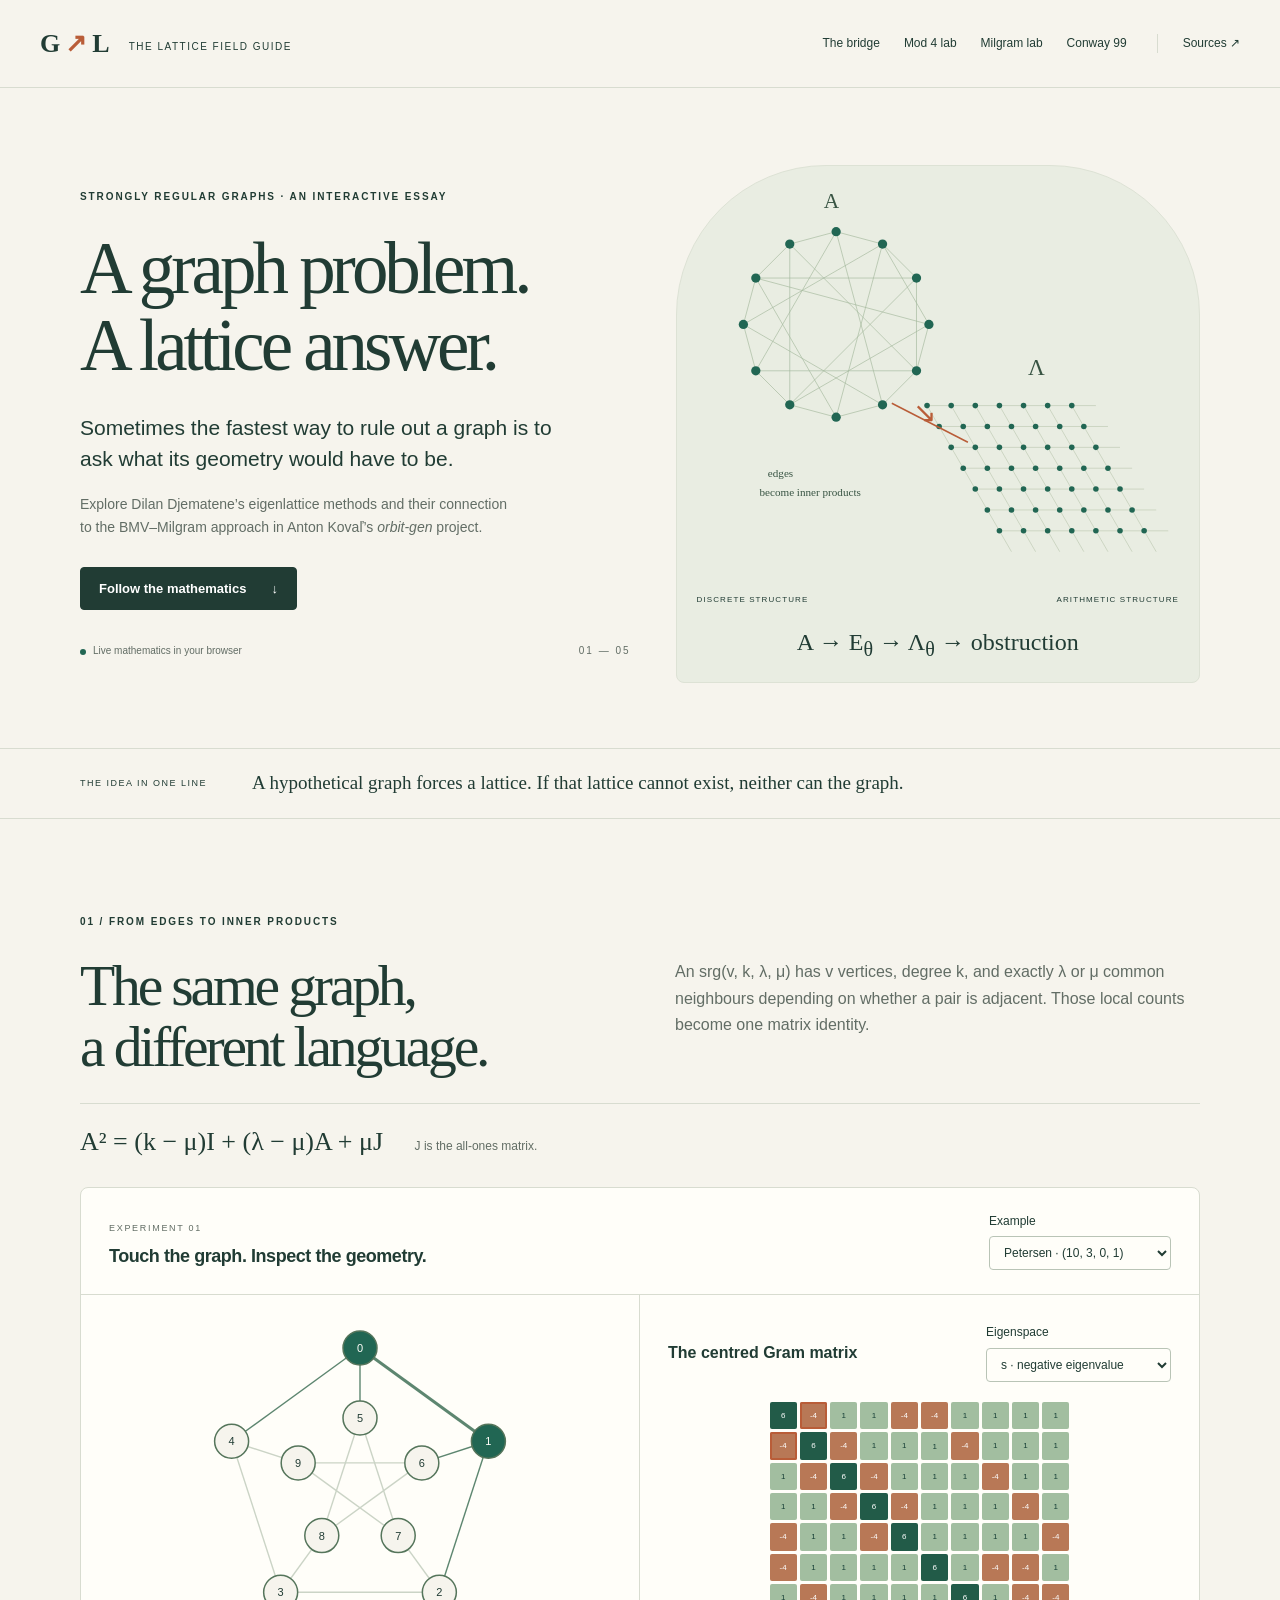
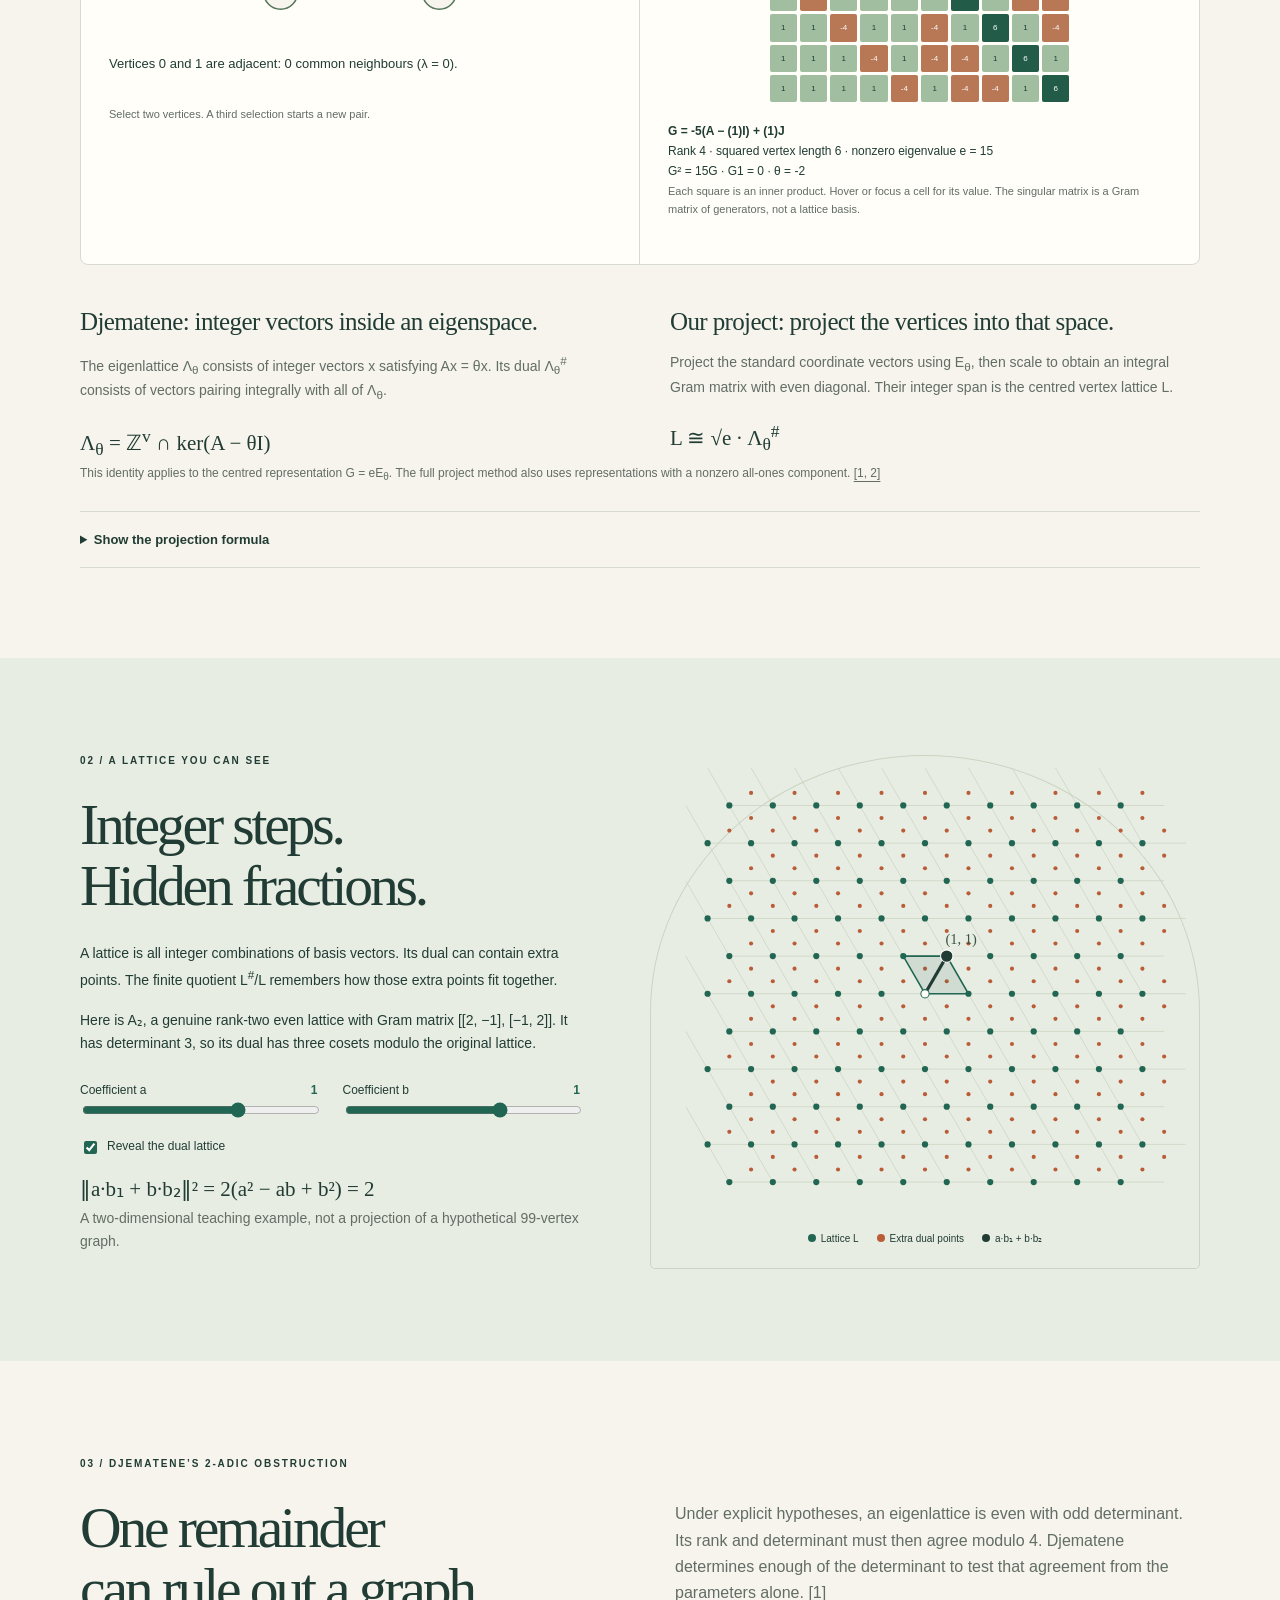
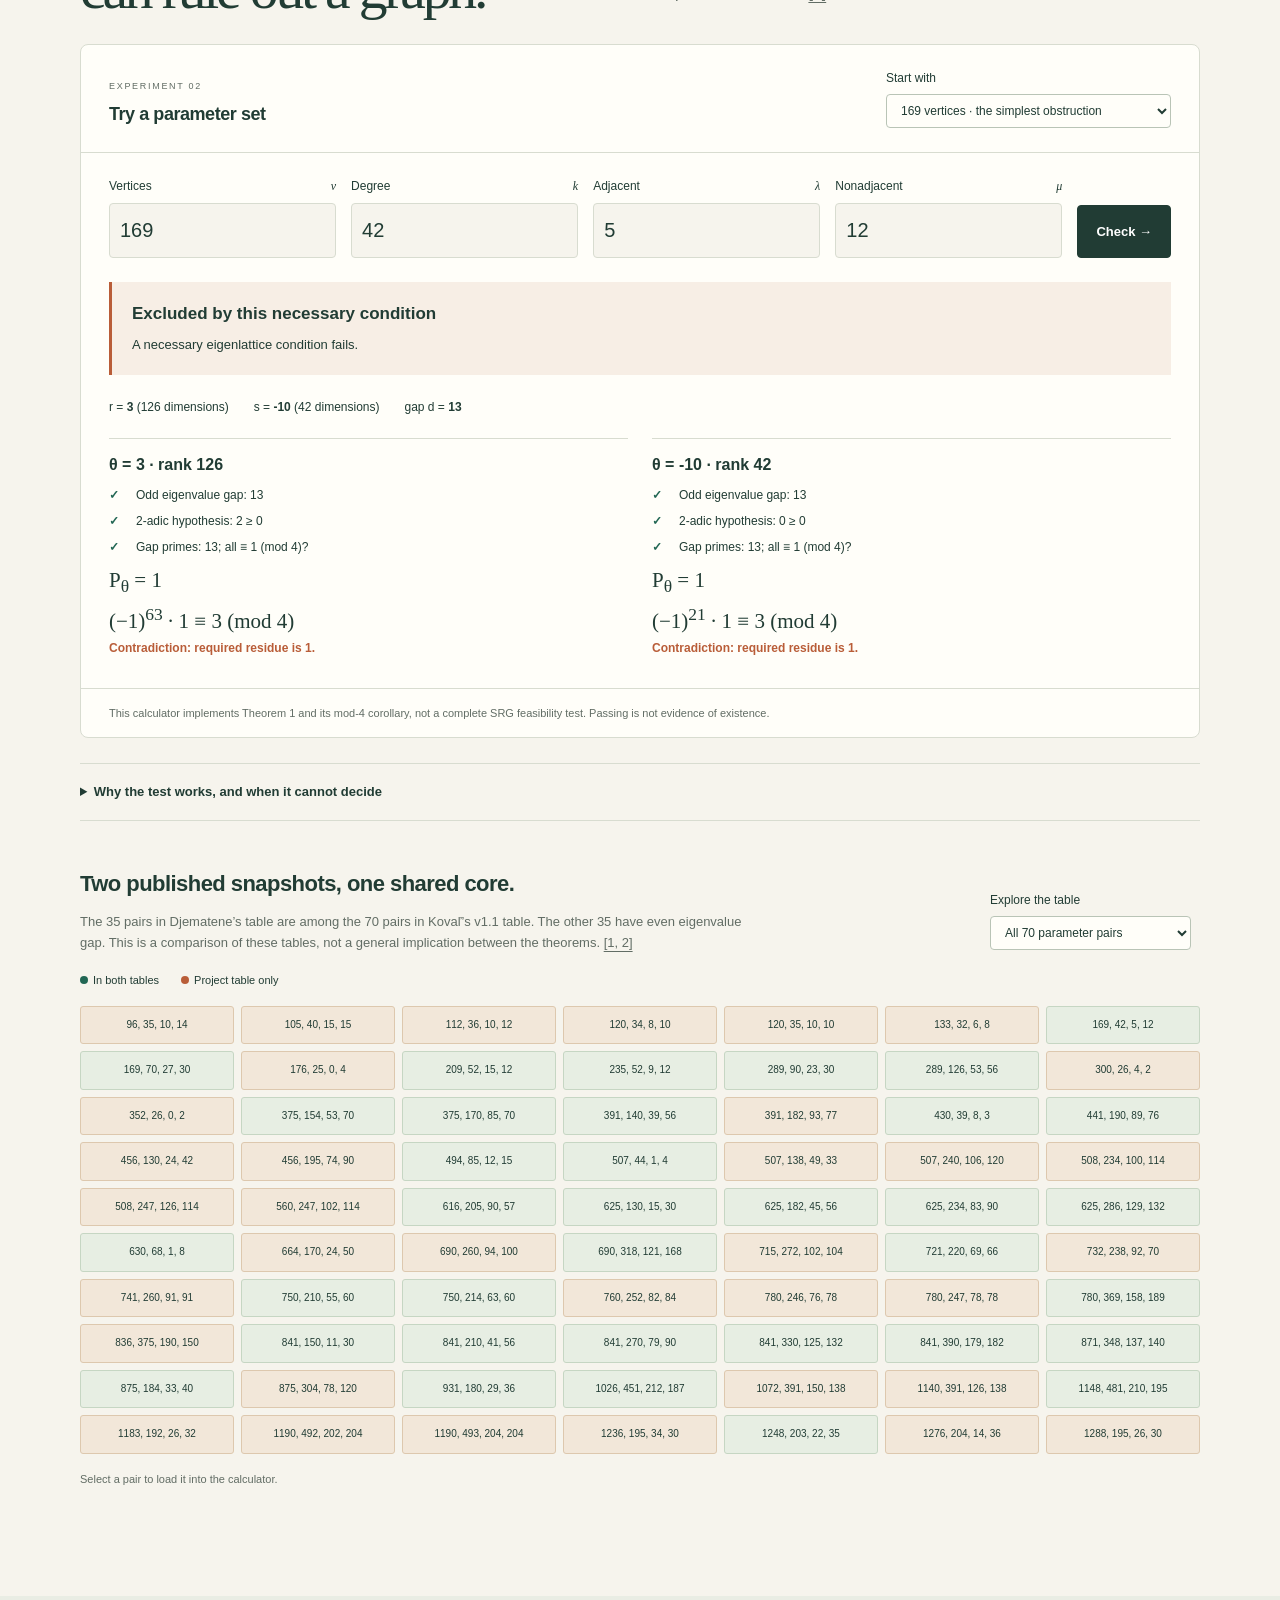
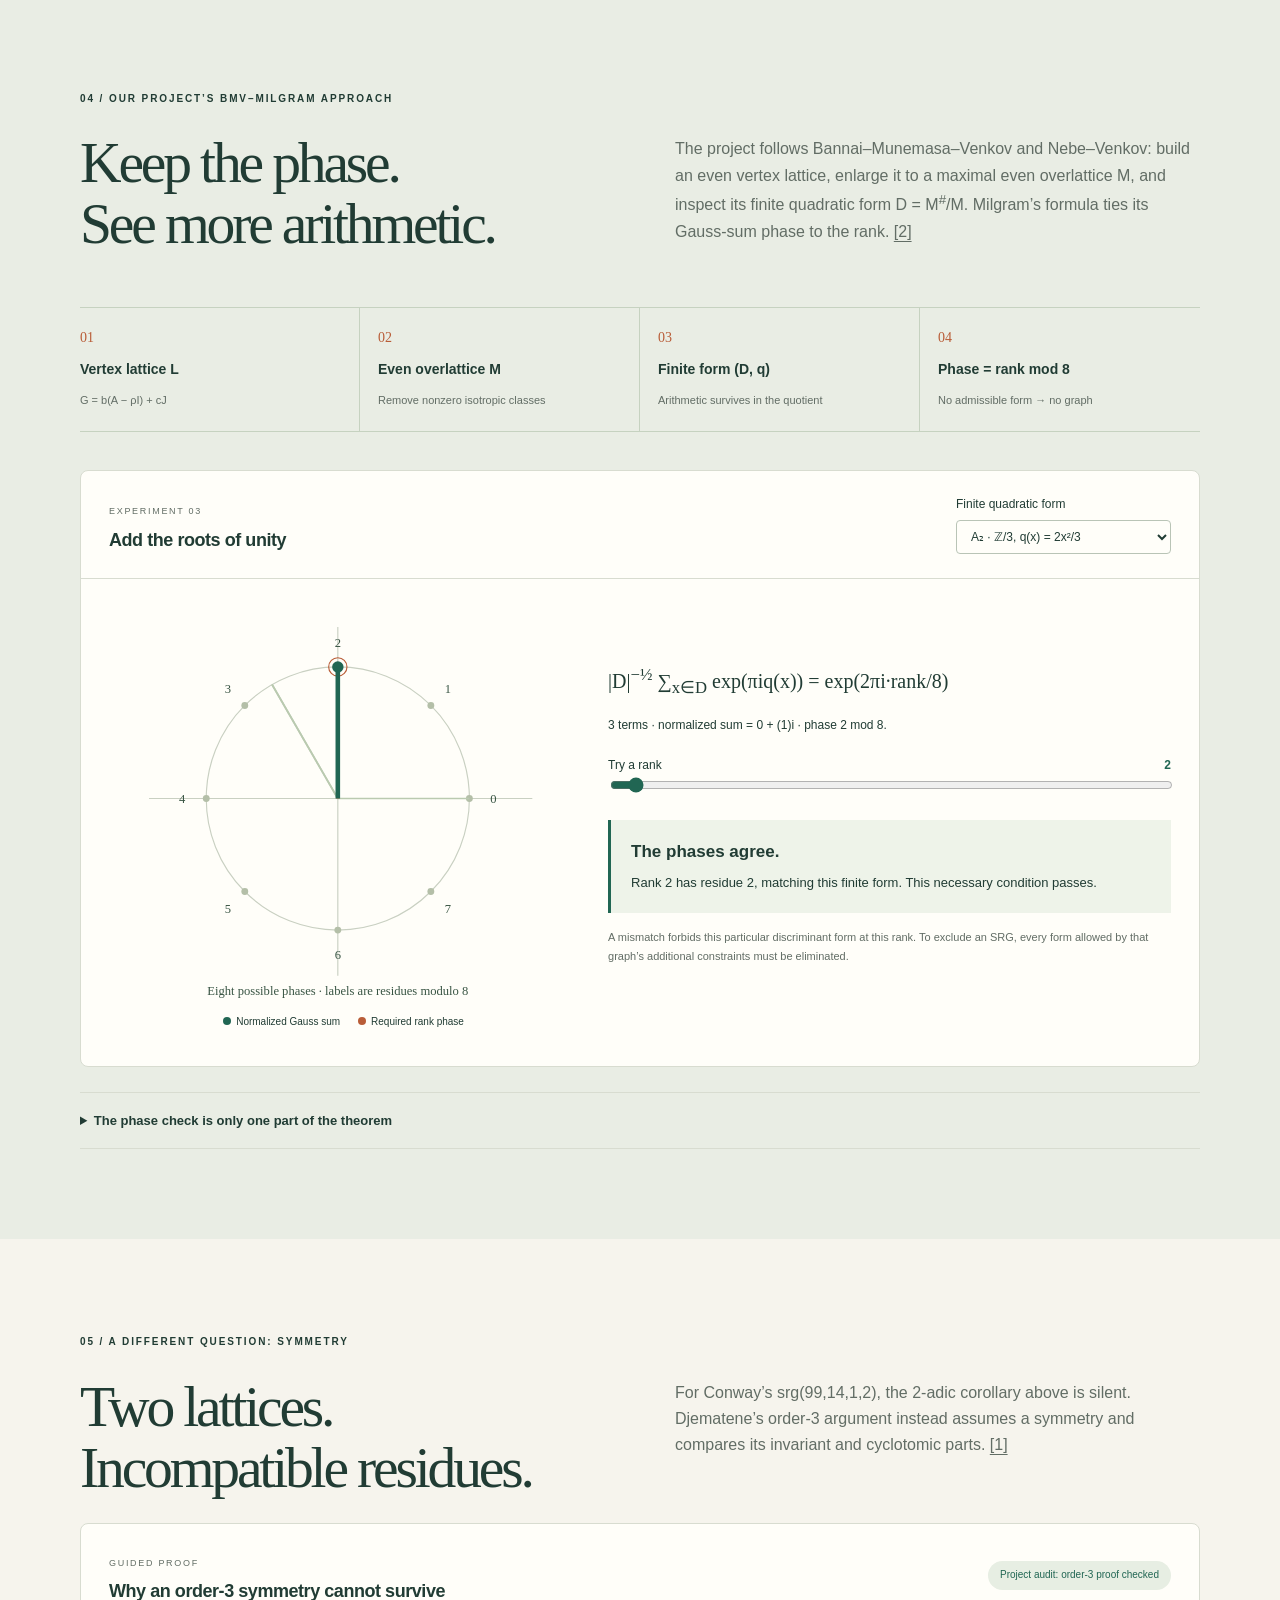
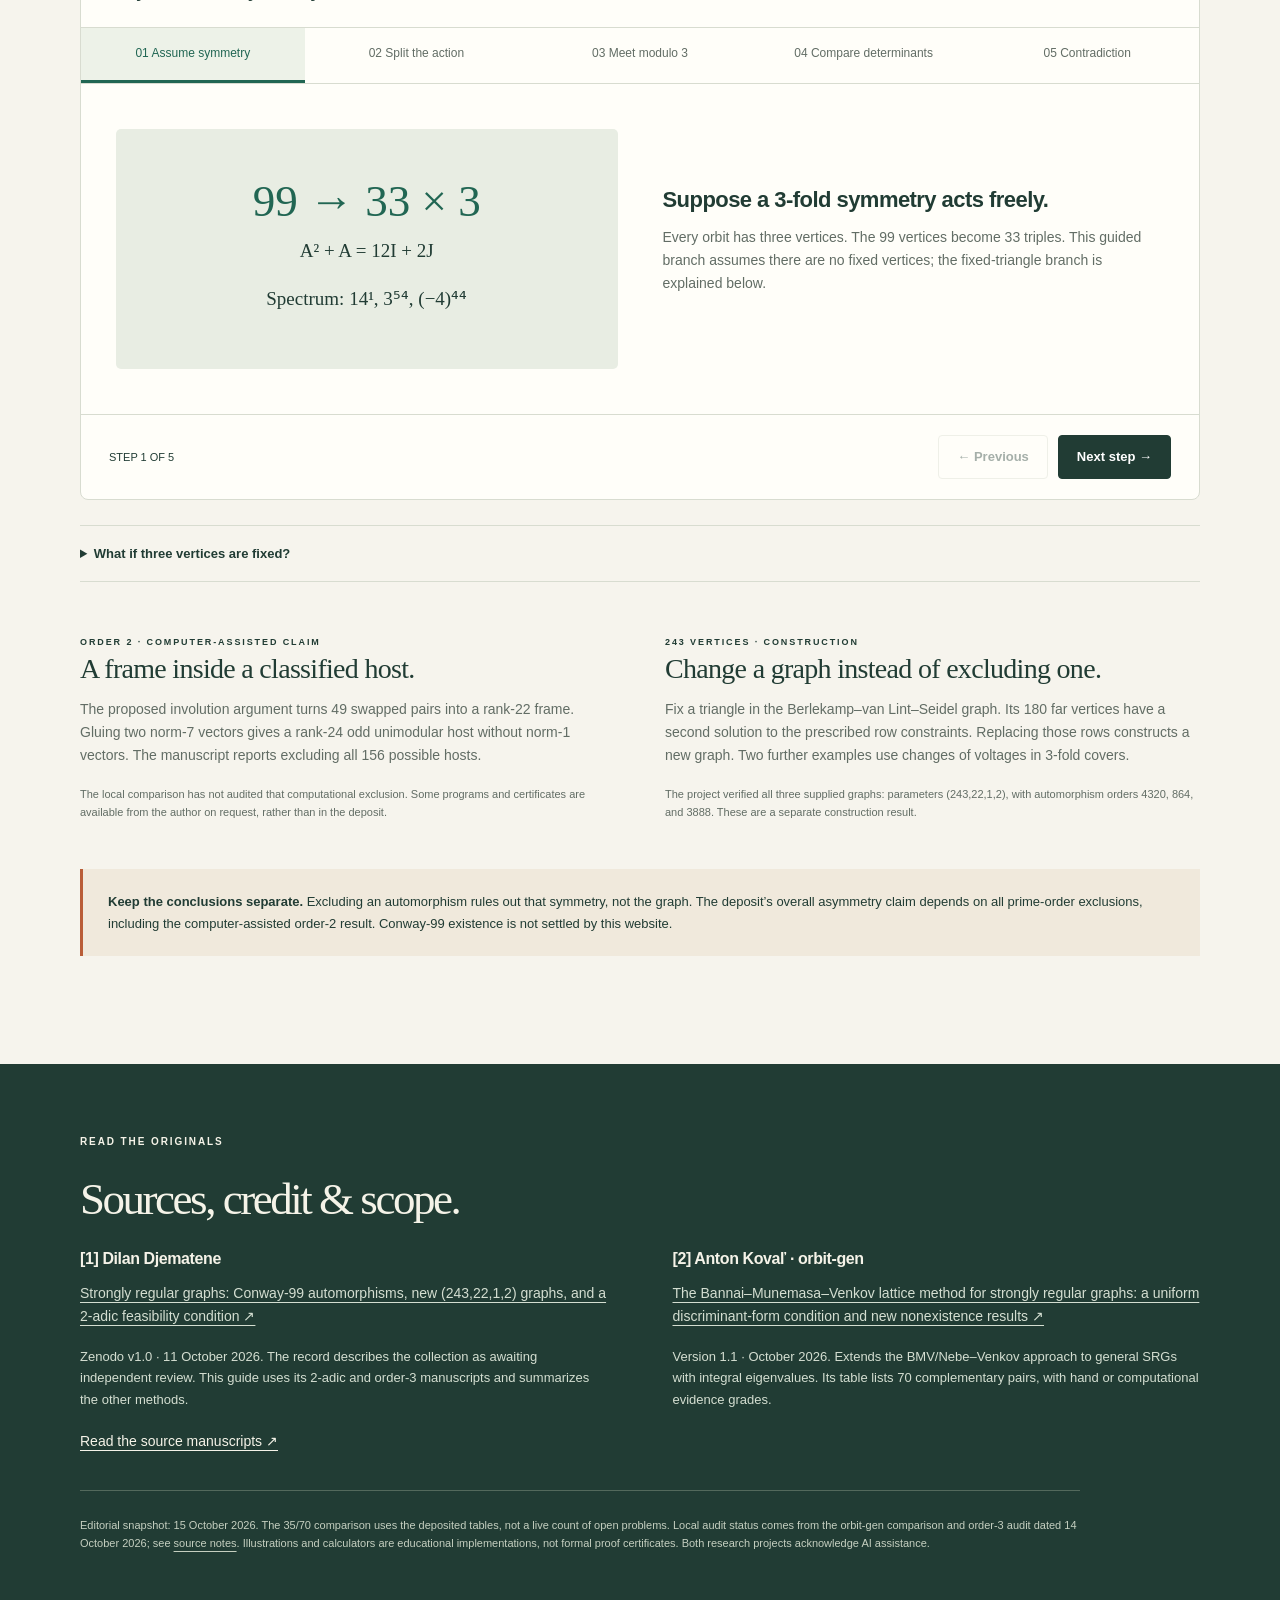
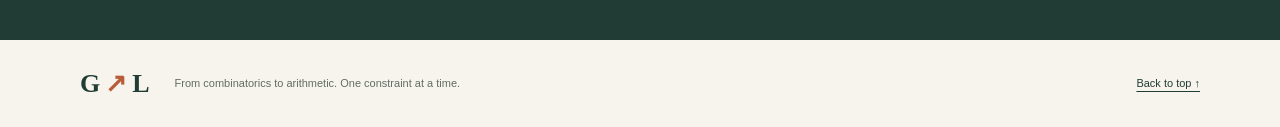
==== index.html @ e10224dc "Build interactive SRG eigenlattice and Milgram field guide" ====
<!doctype html>
<html lang="en">
<head>
  <meta charset="utf-8"><meta name="viewport" content="width=device-width, initial-scale=1">
  <meta name="description" content="An interactive guide to Dilan Djematene’s eigenlattice methods and Anton Kovaľ’s BMV–Milgram lattice approach to strongly regular graphs.">
  <meta name="theme-color" content="#f6f4ed"><title>Graph → Lattice · An interactive field guide</title>
  <link rel="icon" href="favicon.svg" type="image/svg+xml"><link rel="stylesheet" href="style.css">
  <script defer src="math.js"></script><script defer src="data.js"></script><script defer src="app.js"></script>
</head>
<body>
<a class="skip" href="#main">Skip to content</a>
<header><a class="brand" href="#">G<span>↗</span>L <small>THE LATTICE FIELD GUIDE</small></a><nav aria-label="Main"><a href="#bridge">The bridge</a><a href="#obstruction">Mod 4 lab</a><a href="#milgram">Milgram lab</a><a href="#conway">Conway 99</a></nav><a class="source-link" href="#sources">Sources ↗</a></header>
<main id="main">
<section class="hero wrap">
  <div class="hero-copy"><p class="eyebrow">STRONGLY REGULAR GRAPHS · AN INTERACTIVE ESSAY</p><h1>A graph problem.<br>A lattice answer.</h1><p class="intro">Sometimes the fastest way to rule out a graph is to ask what its geometry would have to be.</p><p class="hero-sub">Explore Dilan Djematene’s eigenlattice methods and their connection to the BMV–Milgram approach in Anton Kovaľ’s <em>orbit-gen</em> project.</p><a class="button primary" href="#bridge">Follow the mathematics <span>↓</span></a><div class="hero-foot"><span class="dot"></span> Live mathematics in your browser <span>01 — 05</span></div></div>
  <div class="hero-art" aria-label="A graph transforming into a lattice, conceptual illustration"><svg id="hero-svg" viewBox="0 0 520 450" role="img"><title>A conceptual bridge from graph edges to lattice points</title></svg><div class="art-caption"><span>DISCRETE STRUCTURE</span><span>ARITHMETIC STRUCTURE</span></div><div class="art-equation">A → E<sub>θ</sub> → Λ<sub>θ</sub> → obstruction</div></div>
</section>
<div class="reading-strip"><div class="wrap"><span>THE IDEA IN ONE LINE</span><p>A hypothetical graph forces a lattice. If that lattice cannot exist, neither can the graph.</p></div></div>
<section class="wrap chapter" id="bridge">
  <div class="chapter-head"><p class="eyebrow">01 / FROM EDGES TO INNER PRODUCTS</p><h2>The same graph,<br>a different language.</h2><p>An srg(v, k, λ, μ) has v vertices, degree k, and exactly λ or μ common neighbours depending on whether a pair is adjacent. Those local counts become one matrix identity.</p></div>
  <div class="equation-band">A² = (k − μ)I + (λ − μ)A + μJ <span>J is the all-ones matrix.</span></div>
  <div class="lab graph-lab">
    <div class="lab-bar"><div><span class="lab-number">EXPERIMENT 01</span><h3>Touch the graph. Inspect the geometry.</h3></div><label>Example <select id="graph-choice"><option value="petersen">Petersen · (10, 3, 0, 1)</option><option value="rook">3 × 3 rook · (9, 4, 1, 2)</option></select></label></div>
    <div class="graph-panels"><div class="graph-pane"><svg id="graph-svg" viewBox="0 0 400 340" role="group" aria-label="Select two vertices to inspect common neighbours"></svg><p id="pair-result" class="live-note" aria-live="polite"></p><p class="hint">Select two vertices. A third selection starts a new pair.</p></div><div class="matrix-pane"><div class="inline-control"><h4>The centred Gram matrix</h4><label>Eigenspace <select id="eigen-choice"><option value="s">s · negative eigenvalue</option><option value="r">r · positive eigenvalue</option></select></label></div><div id="matrix" class="matrix" role="img" aria-label="Gram matrix heatmap"></div><div id="gram-details"></div><p class="hint">Each square is an inner product. Hover or focus a cell for its value. The singular matrix is a Gram matrix of generators, not a lattice basis.</p></div></div>
  </div>
  <div class="bridge-text"><div><h3>Djematene: integer vectors inside an eigenspace.</h3><p>The eigenlattice Λ<sub>θ</sub> consists of integer vectors x satisfying Ax = θx. Its dual Λ<sub>θ</sub><sup>#</sup> consists of vectors pairing integrally with all of Λ<sub>θ</sub>.</p><div class="formula">Λ<sub>θ</sub> = ℤ<sup>v</sup> ∩ ker(A − θI)</div></div><div><h3>Our project: project the vertices into that space.</h3><p>Project the standard coordinate vectors using E<sub>θ</sub>, then scale to obtain an integral Gram matrix with even diagonal. Their integer span is the centred vertex lattice L.</p><div class="formula">L ≅ √e · Λ<sub>θ</sub><sup>#</sup></div></div></div>
  <p class="margin-note">This identity applies to the centred representation G = eE<sub>θ</sub>. The full project method also uses representations with a nonzero all-ones component. <a href="#sources">[1, 2]</a></p>
  <details><summary>Show the projection formula</summary><p>If θ′ is the other restricted eigenvalue, then</p><div class="formula">E<sub>θ</sub> = (A − θ′I)/(θ − θ′) − (k − θ′)J/((θ − θ′)v).</div><p>For a primitive sublattice of ℤ<sup>v</sup>, projection of ℤ<sup>v</sup> onto its rational span is its dual. This is the bridge between the two constructions.</p></details>
</section>
<section class="chapter lattice-section" id="lattice"><div class="wrap lattice-layout"><div><p class="eyebrow">02 / A LATTICE YOU CAN SEE</p><h2>Integer steps.<br>Hidden fractions.</h2><p>A lattice is all integer combinations of basis vectors. Its dual can contain extra points. The finite quotient L<sup>#</sup>/L remembers how those extra points fit together.</p><p>Here is A₂, a genuine rank-two even lattice with Gram matrix [[2, −1], [−1, 2]]. It has determinant 3, so its dual has three cosets modulo the original lattice.</p><div class="sliders"><label>Coefficient a <output id="a-value">1</output><input id="lattice-a" type="range" min="-3" max="3" value="1"></label><label>Coefficient b <output id="b-value">1</output><input id="lattice-b" type="range" min="-3" max="3" value="1"></label></div><label class="check"><input id="show-dual" type="checkbox" checked> Reveal the dual lattice</label><div id="lattice-result" class="formula" aria-live="polite"></div><p class="hint">A two-dimensional teaching example, not a projection of a hypothetical 99-vertex graph.</p></div><div class="lattice-drawing"><svg id="lattice-svg" viewBox="0 0 510 440" role="img" aria-label="A2 lattice and its dual"></svg><div class="legend"><span><i class="key teal"></i>Lattice L</span><span><i class="key orange"></i>Extra dual points</span><span><i class="key ink"></i>a·b₁ + b·b₂</span></div></div></div></section>
<section class="wrap chapter" id="obstruction">
  <div class="chapter-head"><p class="eyebrow">03 / DJEMATENE’S 2-ADIC OBSTRUCTION</p><h2>One remainder<br>can rule out a graph.</h2><p>Under explicit hypotheses, an eigenlattice is even with odd determinant. Its rank and determinant must then agree modulo 4. Djematene determines enough of the determinant to test that agreement from the parameters alone. <a href="#sources">[1]</a></p></div>
  <div class="lab"><div class="lab-bar"><div><span class="lab-number">EXPERIMENT 02</span><h3>Try a parameter set</h3></div><label>Start with <select id="preset"><option value="169,42,5,12">169 vertices · the simplest obstruction</option><option value="750,210,55,60">750 vertices · the prime-to-gap refinement</option><option value="96,35,10,14">96 vertices · outside this corollary</option><option value="99,14,1,2">Conway 99 · no verdict here</option><option value="10,3,0,1">Petersen · an existing graph</option><option value="16,6,2,2">4 × 4 rook · an existing graph</option></select></label></div>
  <form id="parameter-form"><div class="parameter-inputs"><label>Vertices <span>v</span><input id="v" type="number" min="3" max="10000" value="169" required></label><label>Degree <span>k</span><input id="k" type="number" min="1" max="9999" value="42" required></label><label>Adjacent <span>λ</span><input id="lambda" type="number" min="0" max="9999" value="5" required></label><label>Nonadjacent <span>μ</span><input id="mu" type="number" min="1" max="9999" value="12" required></label><button class="button primary" type="submit">Check →</button></div></form>
  <div id="arithmetic-output" aria-live="polite"></div><p class="lab-foot">This calculator implements Theorem 1 and its mod‑4 corollary, not a complete SRG feasibility test. Passing is not evidence of existence.</p></div>
  <details><summary>Why the test works, and when it cannot decide</summary><p>Write d = r − s. The theorem requires integral restricted eigenvalues, odd d, and ν₂(k − θ′) ≥ ν₂(v). The notation ν<sub>p</sub>(n) means the exponent of p in n. The prime-to-d determinant factor is</p><div class="formula">P<sub>θ</sub> = ∏ q<sup>νq(v)</sup>, over q | v, q ∤ d, ν<sub>q</sub>(k − θ′) &lt; ν<sub>q</sub>(v).</div><p>If every prime divisor of d is 1 modulo 4, the unknown d-supported factor contributes 1 modulo 4. The necessary test is (−1)<sup>mθ/2</sup>P<sub>θ</sub> ≡ 1 (mod 4). Odd rank is already impossible under the theorem’s hypotheses. If d has a prime congruent to 3 modulo 4, its unknown exponent prevents this determinant shortcut.</p></details>
  <div class="catalog-head"><div><h3>Two published snapshots, one shared core.</h3><p>The 35 pairs in Djematene’s table are among the 70 pairs in Kovaľ’s v1.1 table. The other 35 have even eigenvalue gap. This is a comparison of these tables, not a general implication between the theorems. <a href="#sources">[1, 2]</a></p></div><label>Explore the table <select id="catalog-filter"><option value="all">All 70 parameter pairs</option><option value="shared">35 shared · odd gap</option><option value="project">35 project-only · even gap</option></select></label></div>
  <div class="catalog-legend"><span><i class="key teal"></i>In both tables</span><span><i class="key orange"></i>Project table only</span></div><div id="catalog" class="catalog"></div><p id="catalog-status" class="hint" aria-live="polite">Select a pair to load it into the calculator.</p>
</section>
<section class="chapter milgram-section" id="milgram"><div class="wrap">
  <div class="chapter-head"><p class="eyebrow">04 / OUR PROJECT’S BMV–MILGRAM APPROACH</p><h2>Keep the phase.<br>See more arithmetic.</h2><p>The project follows Bannai–Munemasa–Venkov and Nebe–Venkov: build an even vertex lattice, enlarge it to a maximal even overlattice M, and inspect its finite quadratic form D = M<sup>#</sup>/M. Milgram’s formula ties its Gauss-sum phase to the rank. <a href="#sources">[2]</a></p></div>
  <div class="method-path"><div><span>01</span><strong>Vertex lattice L</strong><p>G = b(A − ρI) + cJ</p></div><div><span>02</span><strong>Even overlattice M</strong><p>Remove nonzero isotropic classes</p></div><div><span>03</span><strong>Finite form (D, q)</strong><p>Arithmetic survives in the quotient</p></div><div><span>04</span><strong>Phase = rank mod 8</strong><p>No admissible form → no graph</p></div></div>
  <div class="lab phase-lab"><div class="lab-bar"><div><span class="lab-number">EXPERIMENT 03</span><h3>Add the roots of unity</h3></div><label>Finite quadratic form <select id="phase-choice"><option value="a2">A₂ · ℤ/3, q(x) = 2x²/3</option><option value="a1">A₁ · ℤ/2, q(1) = 1/2</option><option value="p5">ℤ/5 · q(x) = 2x²/5</option><option value="p5n">ℤ/5 · q(x) = 4x²/5</option><option value="d4">D₄ · (ℤ/2)², q(nonzero) = 1</option><option value="e8">E₈ · trivial discriminant group</option></select></label></div><div class="phase-content"><div><svg id="phase-svg" viewBox="0 0 410 350" role="img" aria-label="Complex Gauss sum and the rank phase"></svg><p class="legend"><span><i class="key teal"></i>Normalized Gauss sum</span><span><i class="key orange"></i>Required rank phase</span></p></div><div><div class="formula">|D|<sup>−½</sup> ∑<sub>x∈D</sub> exp(πiq(x)) = exp(2πi·rank/8)</div><p id="phase-terms"></p><label class="rank-slider">Try a rank <output id="rank-value">2</output><input id="rank" type="range" min="1" max="32" value="2"></label><div id="phase-verdict" aria-live="polite"></div><p class="hint">A mismatch forbids this particular discriminant form at this rank. To exclude an SRG, every form allowed by that graph’s additional constraints must be eliminated.</p></div></div></div>
  <details><summary>The phase check is only one part of the theorem</summary><p>The full noncentred theorem also requires anisotropy, a distinguished class ȳ with a prescribed order and norm, eD ⊆ ⟨ȳ⟩, and an integrality/parity condition for every class. The browser lab illustrates the phase identity; it does not run the project’s complete finite-module enumeration.</p><p>The odd-gap mod‑4 test and the project’s full mod‑8 method share lattice arithmetic. Djematene’s exact prime-to-gap determinant factor gives short hand proofs for several cases handled computationally in the project table. The full method also treats even gaps.</p></details>
</div></section>
<section class="wrap chapter" id="conway"><div class="chapter-head"><p class="eyebrow">05 / A DIFFERENT QUESTION: SYMMETRY</p><h2>Two lattices.<br>Incompatible residues.</h2><p>For Conway’s srg(99,14,1,2), the 2-adic corollary above is silent. Djematene’s order‑3 argument instead assumes a symmetry and compares its invariant and cyclotomic parts. <a href="#sources">[1]</a></p></div>
  <div class="lab conway-lab"><div class="lab-bar"><div><span class="lab-number">GUIDED PROOF</span><h3>Why an order‑3 symmetry cannot survive</h3></div><span class="badge">Project audit: order‑3 proof checked</span></div><div id="proof-tabs" class="proof-tabs" role="tablist" aria-label="Proof steps"></div><div class="proof-content"><div id="proof-art"></div><div id="proof-copy" role="tabpanel" tabindex="0"></div></div><div class="proof-controls"><span id="proof-count"></span><button id="proof-prev" class="button">← Previous</button><button id="proof-next" class="button primary">Next step →</button></div></div>
  <details><summary>What if three vertices are fixed?</summary><p>The fixed set is either empty or a triangle. With three fixed vertices, there are 32 moving triples and three singleton cells: 35 invariant cells in total. The invariant form is weighted by diag(3,…,3,1,1,1). Fixed coordinates in the relevant eigenlattice are divisible by 3; the proof rescales its Gram matrix by 1/3 and obtains the same incompatible discriminant residues. This weighted argument is essential; the free-action diagram alone does not cover it.</p></details>
  <div class="research-notes"><article><span class="eyebrow">ORDER 2 · COMPUTER-ASSISTED CLAIM</span><h3>A frame inside a classified host.</h3><p>The proposed involution argument turns 49 swapped pairs into a rank‑22 frame. Gluing two norm‑7 vectors gives a rank‑24 odd unimodular host without norm‑1 vectors. The manuscript reports excluding all 156 possible hosts.</p><p class="hint">The local comparison has not audited that computational exclusion. Some programs and certificates are available from the author on request, rather than in the deposit.</p></article><article><span class="eyebrow">243 VERTICES · CONSTRUCTION</span><h3>Change a graph instead of excluding one.</h3><p>Fix a triangle in the Berlekamp–van Lint–Seidel graph. Its 180 far vertices have a second solution to the prescribed row constraints. Replacing those rows constructs a new graph. Two further examples use changes of voltages in 3-fold covers.</p><p class="hint">The project verified all three supplied graphs: parameters (243,22,1,2), with automorphism orders 4320, 864, and 3888. These are a separate construction result.</p></article></div>
  <p class="scope-note"><strong>Keep the conclusions separate.</strong> Excluding an automorphism rules out that symmetry, not the graph. The deposit’s overall asymmetry claim depends on all prime-order exclusions, including the computer-assisted order‑2 result. Conway‑99 existence is not settled by this website.</p>
</section>
<section class="sources-section" id="sources"><div class="wrap"><p class="eyebrow">READ THE ORIGINALS</p><h2>Sources, credit & scope.</h2><div class="sources-grid"><div><h3>[1] Dilan Djematene</h3><p><a href="https://zenodo.org/records/23305123">Strongly regular graphs: Conway‑99 automorphisms, new (243,22,1,2) graphs, and a 2-adic feasibility condition ↗</a></p><p>Zenodo v1.0 · 11 October 2026. The record describes the collection as awaiting independent review. This guide uses its 2-adic and order‑3 manuscripts and summarizes the other methods.</p><a href="https://github.com/amazing-source/strongly-regular-graphs-research/tree/v1.0">Read the source manuscripts ↗</a></div><div><h3>[2] Anton Kovaľ · orbit-gen</h3><p><a href="https://zenodo.org/records/23281359">The Bannai–Munemasa–Venkov lattice method for strongly regular graphs: a uniform discriminant-form condition and new nonexistence results ↗</a></p><p>Version 1.1 · October 2026. Extends the BMV/Nebe–Venkov approach to general SRGs with integral eigenvalues. Its table lists 70 complementary pairs, with hand or computational evidence grades.</p></div></div><p class="source-small">Editorial snapshot: 15 October 2026. The 35/70 comparison uses the deposited tables, not a live count of open problems. Local audit status comes from the orbit-gen comparison and order‑3 audit dated 14 October 2026; see <a href="SOURCE_NOTES.md">source notes</a>. Illustrations and calculators are educational implementations, not formal proof certificates. Both research projects acknowledge AI assistance.</p></div></section>
</main><footer class="wrap"><a class="brand" href="#">G<span>↗</span>L</a><p>From combinatorics to arithmetic. One constraint at a time.</p><a href="#main">Back to top ↑</a></footer>
<noscript><div class="noscript">The essay is readable without JavaScript. Enable JavaScript to use the interactive experiments.</div></noscript>
</body></html>
---- style.css ----
:root{--paper:#f6f4ed;--ink:#213c34;--muted:#626d65;--line:#d8dcd0;--teal:#216653;--orange:#b95d38;--pale:#e8ede3;--white:#fffef9;--serif:Georgia,'Times New Roman',serif;--sans:Inter,'Segoe UI',Arial,sans-serif}*{box-sizing:border-box}html{scroll-behavior:smooth;scroll-padding-top:100px}body{margin:0;background:var(--paper);color:var(--ink);font:16px/1.65 var(--sans)}a{color:inherit;text-underline-offset:4px}button,input,select{font:inherit}button,a,input,select,summary{touch-action:manipulation}button,select,summary{cursor:pointer}button:focus-visible,a:focus-visible,input:focus-visible,select:focus-visible,summary:focus-visible,[tabindex]:focus-visible{outline:3px solid var(--orange);outline-offset:4px}button:disabled{opacity:.4;cursor:default}svg{max-width:100%;display:block}h1,h2,h3,h4,p{margin-top:0}h1,h2{font-family:var(--serif);font-weight:400;letter-spacing:-.055em;line-height:1.06}h1{font-size:clamp(50px,5.7vw,82px);margin-bottom:27px}h2{font-size:clamp(38px,4.5vw,62px);margin-bottom:25px}h3{font-size:22px;line-height:1.35;letter-spacing:-.025em;margin-bottom:12px}h4{font-size:16px;line-height:1.4;margin:0}p{margin-bottom:18px}.wrap{max-width:1200px;margin:auto;padding-left:40px;padding-right:40px}header{height:88px;max-width:1360px;margin:auto;display:flex;align-items:center;gap:30px;padding:0 40px;border-bottom:1px solid var(--line)}.brand{font:26px var(--serif);font-weight:bold;text-decoration:none;white-space:nowrap}.brand span{color:var(--orange);padding:0 5px}.brand small{font:10px var(--sans);letter-spacing:1.5px;margin-left:14px;vertical-align:middle}nav{display:flex;gap:24px;margin-left:auto}nav a,.source-link{font-size:12px;text-decoration:none}.source-link{border-left:1px solid var(--line);padding-left:25px}.hero{display:grid;grid-template-columns:1.05fr 1fr;gap:45px;padding-top:77px;padding-bottom:65px;align-items:center}.eyebrow{font-size:10px;letter-spacing:1.9px;font-weight:700;margin-bottom:25px}.intro{font-size:21px;line-height:1.5;max-width:475px}.hero-sub{font-size:14px;color:var(--muted);max-width:430px;margin-bottom:28px}.button{display:inline-flex;align-items:center;justify-content:center;gap:25px;border:1px solid var(--line);border-radius:4px;background:transparent;color:var(--ink);padding:11px 18px;text-decoration:none;font-size:13px;font-weight:600;line-height:1.5}.button:hover{background:var(--pale)}.primary{background:var(--ink);border-color:var(--ink);color:#fff}.primary:hover{background:var(--teal)}.hero-foot{display:flex;gap:7px;align-items:center;font-size:10px;color:var(--muted);margin-top:33px}.hero-foot>span:last-child{margin-left:auto;letter-spacing:2px}.dot{width:6px;height:6px;border-radius:50%;background:var(--teal)}.hero-art{background:#e9ede2;border:1px solid #dde2d5;border-radius:150px 150px 8px 8px;overflow:hidden;padding:10px 20px 22px;position:relative}.art-caption{display:flex;justify-content:space-between;font-size:8px;letter-spacing:1.1px}.art-equation{font:24px var(--serif);text-align:center;margin-top:22px}.reading-strip{border-top:1px solid var(--line);border-bottom:1px solid var(--line)}.reading-strip>.wrap{display:flex;gap:45px;align-items:center;padding-top:20px;padding-bottom:20px}.reading-strip span{font-size:9px;letter-spacing:1.5px;white-space:nowrap}.reading-strip p{font-family:var(--serif);font-size:19px;line-height:1.5;margin:0}.chapter{padding-top:95px;padding-bottom:90px;scroll-margin-top:15px}.chapter-head{display:grid;grid-template-columns:1fr 1fr;column-gap:70px}.chapter-head .eyebrow{grid-column:1/-1}.chapter-head>p:last-child{padding-top:4px;color:var(--muted);font-size:16px}.equation-band{border-top:1px solid var(--line);padding:23px 0 30px;font:26px var(--serif)}.equation-band span{font:12px var(--sans);color:var(--muted);margin-left:25px;white-space:nowrap}.lab{background:var(--white);border:1px solid var(--line);border-radius:8px;overflow:hidden}.lab-bar{display:flex;gap:20px;align-items:center;justify-content:space-between;padding:24px 28px;border-bottom:1px solid var(--line)}.lab-bar h3{font-size:18px;margin:5px 0 0}.lab-number{font-size:9px;letter-spacing:1.7px;color:var(--muted)}label{font-size:12px;font-weight:500}select{max-width:100%;display:block;background:var(--white);border:1px solid #b9c4b6;border-radius:4px;padding:8px 30px 8px 10px;color:var(--ink);font-size:12px;margin-top:5px}.graph-panels{display:grid;grid-template-columns:1fr 1fr}.graph-pane{border-right:1px solid var(--line);padding:18px 28px}.matrix-pane{padding:28px}.graph-pane svg{width:100%;max-height:340px}.hint{font-size:11px;color:var(--muted);line-height:1.65}.live-note{font-size:13px;margin:0 0 8px;min-height:44px}.inline-control{display:flex;gap:15px;align-items:center;justify-content:space-between;margin-bottom:20px}.matrix{display:grid;gap:3px;max-width:300px;margin:20px auto}.matrix-cell{aspect-ratio:1;border:0;border-radius:2px;min-width:0;padding:0;font-size:8px}.matrix-cell:hover,.matrix-cell:focus{outline:2px solid var(--orange);outline-offset:1px}.matrix-cell.selected{box-shadow:inset 0 0 0 2px var(--orange)}#gram-details{font-size:12px}.bridge-text{display:grid;grid-template-columns:1fr 1fr;gap:60px;margin-top:40px}.bridge-text h3{font-family:var(--serif);font-size:25px;font-weight:400}.bridge-text p{font-size:14px;color:var(--muted)}.formula{font:21px/1.6 var(--serif);overflow-wrap:anywhere}.margin-note{font-size:12px;color:var(--muted);max-width:850px}details{border-top:1px solid var(--line);border-bottom:1px solid var(--line);margin-top:25px;padding:17px 0}summary{font-size:13px;font-weight:600}details p{font-size:14px;margin:16px 0;color:var(--muted)}details .formula{padding:10px}.lattice-section{background:var(--pale)}.lattice-layout{display:grid;grid-template-columns:1fr 1.1fr;gap:70px;align-items:center}.lattice-layout p:not(.eyebrow){font-size:14px}.sliders{display:flex;gap:25px;margin:25px 0 12px}.sliders label{width:50%}output{float:right;color:var(--teal);font-weight:bold}input[type=range]{width:100%;accent-color:var(--teal)}input[type=checkbox]{accent-color:var(--teal)}.check{display:flex;gap:7px;align-items:center;margin-bottom:16px}.lattice-drawing{padding:10px;border:1px solid #cad5c3;border-radius:50% 50% 5px 5px}.legend{display:flex;flex-wrap:wrap;justify-content:center;gap:18px;font-size:10px;padding:10px}.key{display:inline-block;width:8px;height:8px;border-radius:50%;margin-right:5px}.teal{background:var(--teal)}.orange{background:var(--orange)}.ink{background:var(--ink)}.parameter-inputs{padding:24px 28px;display:flex;gap:15px;align-items:end}.parameter-inputs label{flex:1;min-width:0}.parameter-inputs label span{float:right;font-family:var(--serif);font-style:italic}.parameter-inputs input{display:block;width:100%;border:1px solid var(--line);border-radius:4px;background:var(--paper);color:var(--ink);padding:10px;margin-top:6px;font-size:20px}.parameter-inputs .button{min-height:53px}.verdict{margin:0 28px 23px;padding:20px;border-left:3px solid var(--teal);background:#eef3e9}.verdict.fail{border-color:var(--orange);background:#f7eee5}.verdict.neutral{border-color:#899080;background:#f0f0e9}.verdict h4{font-size:17px;margin-bottom:8px}.verdict p{font-size:13px;margin:0}.spectrum{padding:0 28px 20px;display:flex;gap:25px;font-size:12px}.eigen-tests{padding:0 28px;display:grid;grid-template-columns:1fr 1fr;gap:24px}.eigen-test{font-size:12px;padding:15px 0;border-top:1px solid var(--line)}.eigen-test h4{margin-bottom:10px}.check-row{display:flex;gap:12px;margin:6px 0}.check-row span:first-child{min-width:15px;font-weight:bold}.ok{color:var(--teal)}.no{color:var(--orange)}.lab-foot{font-size:11px;color:var(--muted);border-top:1px solid var(--line);padding:15px 28px;margin:15px 0 0}.catalog-head{display:flex;gap:45px;margin-top:48px;align-items:center}.catalog-head>div{flex:1}.catalog-head p{font-size:13px;color:var(--muted);max-width:680px}.catalog-head label{min-width:210px}.catalog{display:grid;grid-template-columns:repeat(7,1fr);gap:7px;margin:16px 0}.catalog button{background:#e7eee3;border:1px solid #c6d6c3;border-radius:3px;padding:10px 3px;font-size:10px;color:var(--ink);white-space:nowrap}.catalog button.project{background:#f2e7d9;border-color:#ddc8ae}.catalog button:hover{border-color:var(--ink);transform:translateY(-2px)}.catalog-legend{display:flex;gap:22px;font-size:11px}.milgram-section{background:#e9ede4}.method-path{display:grid;grid-template-columns:repeat(4,1fr);margin:28px 0 38px;border-top:1px solid #c6d2c0;border-bottom:1px solid #c6d2c0}.method-path>div{padding:22px 18px;border-right:1px solid #c6d2c0}.method-path>div:first-child{padding-left:0}.method-path>div:last-child{border:0}.method-path span{display:block;font:14px var(--serif);color:var(--orange);margin-bottom:10px}.method-path strong{font-size:14px}.method-path p{font-size:11px;margin:8px 0 0;color:var(--muted)}.phase-content{display:grid;grid-template-columns:1fr 1.2fr;gap:30px;padding:25px 28px;align-items:center}.phase-content .formula{font-size:20px}.phase-content .legend{margin:0}#phase-terms{font-size:12px;margin-top:15px}.rank-slider{display:block;margin:20px 0}.phase-content .verdict{margin:15px 0}.phase-content svg{width:100%}.badge{font-size:10px;color:var(--teal);background:#e7eee3;border-radius:20px;padding:6px 12px}.proof-tabs{display:grid;grid-template-columns:repeat(5,1fr);border-bottom:1px solid var(--line)}.proof-tabs button{background:transparent;border:0;border-bottom:3px solid transparent;padding:16px 5px;color:var(--muted);font-size:12px}.proof-tabs button[aria-selected=true]{border-color:var(--teal);color:var(--teal);background:#edf2e8}.proof-content{display:grid;grid-template-columns:1fr 1fr;gap:45px;padding:40px 35px;min-height:330px;align-items:center}#proof-art{background:var(--pale);border-radius:5px;min-height:240px;display:flex;flex-direction:column;justify-content:center;text-align:center;padding:25px}#proof-art .big{font:45px var(--serif);color:var(--teal)}#proof-art p{font:19px/1.7 var(--serif);margin:8px 0}#proof-copy p{font-size:14px;color:var(--muted)}.proof-controls{display:flex;gap:10px;padding:20px 28px;border-top:1px solid var(--line)}.proof-controls>span{margin-right:auto;font-size:11px;align-self:center}.research-notes{display:grid;grid-template-columns:1fr 1fr;gap:50px;margin:45px 0 30px}.research-notes h3{font:28px/1.15 var(--serif)}.research-notes p{font-size:14px;color:var(--muted)}.research-notes .eyebrow{font-size:9px;margin-bottom:16px}.research-notes .hint{font-size:11px}.scope-note{padding:22px 25px;border-left:3px solid var(--orange);background:#f0e9dc;font-size:13px}.sources-section{background:var(--ink);color:#f5f3e8;padding:70px 0}.sources-section h2{font-size:45px}.sources-grid{display:grid;grid-template-columns:1fr 1fr;gap:65px}.sources-grid p{font-size:13px;color:#d4ded1}.sources-grid h3{font-size:16px}.sources-grid a{font-size:14px}.source-small{border-top:1px solid #53695c;padding-top:25px;margin-top:35px;color:#c5cfc0;font-size:11px;max-width:1000px}footer{display:flex;align-items:center;gap:25px;padding-top:28px;padding-bottom:28px}footer p{font-size:11px;margin:0;color:var(--muted)}footer>a:last-child{margin-left:auto;font-size:11px}.skip{position:absolute;top:-100px;left:15px;padding:10px;background:white;z-index:10}.skip:focus{top:10px}.noscript{position:fixed;bottom:0;background:#f8e7c7;padding:15px;width:100%;font-size:14px}.graph-node{cursor:pointer}.graph-node:hover circle,.graph-node:focus circle{stroke:var(--orange);stroke-width:4}.graph-node:focus{outline:none}.graph-node text{pointer-events:none;font-size:11px;font-family:var(--sans)}
@media(min-width:1450px){.hero{padding-top:100px;padding-bottom:90px}}
@media(max-width:1000px){.brand small{display:none}.wrap{padding-left:25px;padding-right:25px}.hero{gap:25px}.chapter-head{gap:30px}.catalog{grid-template-columns:repeat(5,1fr)}.lattice-layout{gap:30px}.lab-bar{padding:20px}.lab-bar select{max-width:260px}.bridge-text{gap:30px}.proof-content{gap:25px;padding:25px}.matrix-pane{padding:20px}}
@media(max-width:700px){header{height:auto;min-height:76px;flex-wrap:wrap;gap:13px;padding:18px 22px}nav{order:3;width:100%;justify-content:space-between;gap:8px}nav a{font-size:11px}.source-link{margin-left:auto;border:0}.hero{grid-template-columns:1fr;padding-top:45px;padding-bottom:35px}.hero-art{max-width:440px;width:100%;margin:10px auto 0}.hero-art svg{max-height:310px}.hero-sub{max-width:none}.hero-foot{max-width:420px}.reading-strip>.wrap{display:block}.reading-strip span{display:block;margin-bottom:8px}.reading-strip p{font-size:18px}.chapter{padding-top:55px;padding-bottom:55px}.chapter-head,.graph-panels,.bridge-text,.lattice-layout,.phase-content,.proof-content,.sources-grid,.research-notes{grid-template-columns:1fr}.chapter-head{gap:0}.chapter-head>p:last-child{font-size:14px}.eyebrow{font-size:9px}.equation-band{font-size:21px}.equation-band span{display:block;font-size:10px;margin:10px 0 0}.lab-bar{align-items:flex-start;flex-direction:column;gap:15px}.lab-bar select{max-width:100%}.graph-pane{border-right:0;border-bottom:1px solid var(--line);padding:15px 20px}.matrix{max-width:280px}.bridge-text{gap:20px}.lattice-layout{gap:30px}.parameter-inputs{padding:20px;display:grid;grid-template-columns:1fr 1fr}.parameter-inputs .button{grid-column:1/-1;min-height:44px}.verdict{margin-left:20px;margin-right:20px}.spectrum{flex-wrap:wrap;padding:0 20px 20px;gap:10px 20px}.eigen-tests{grid-template-columns:1fr;padding:0 20px;gap:0}.catalog-head{display:block}.catalog{grid-template-columns:repeat(3,1fr)}.catalog-head label{display:block}.method-path{grid-template-columns:1fr 1fr}.method-path>div,.method-path>div:first-child{padding:17px 10px}.method-path>div:nth-child(2){border-right:0}.method-path>div:nth-child(-n+2){border-bottom:1px solid #c6d2c0}.phase-content{padding:20px;gap:15px}.phase-content svg{max-height:290px}.proof-tabs button{font-size:10px;padding:14px 2px}.proof-content{padding:20px;gap:22px}.proof-content h3{font-size:20px}#proof-art{min-height:200px}.proof-controls{padding:15px;gap:5px}.proof-controls .button{padding:9px 11px;font-size:11px}.proof-controls>span{font-size:9px}.research-notes{gap:22px}.sources-grid{gap:28px}.sources-section{padding:50px 0}.sources-section h2{font-size:36px}.sources-grid>div{min-width:0}.sources-grid a{overflow-wrap:anywhere}footer{flex-wrap:wrap;gap:15px}footer p{max-width:210px}footer>a:last-child{margin-left:0}.legend{gap:12px;font-size:9px}}
@media(prefers-reduced-motion:reduce){html{scroll-behavior:auto}*{transition:none!important}}
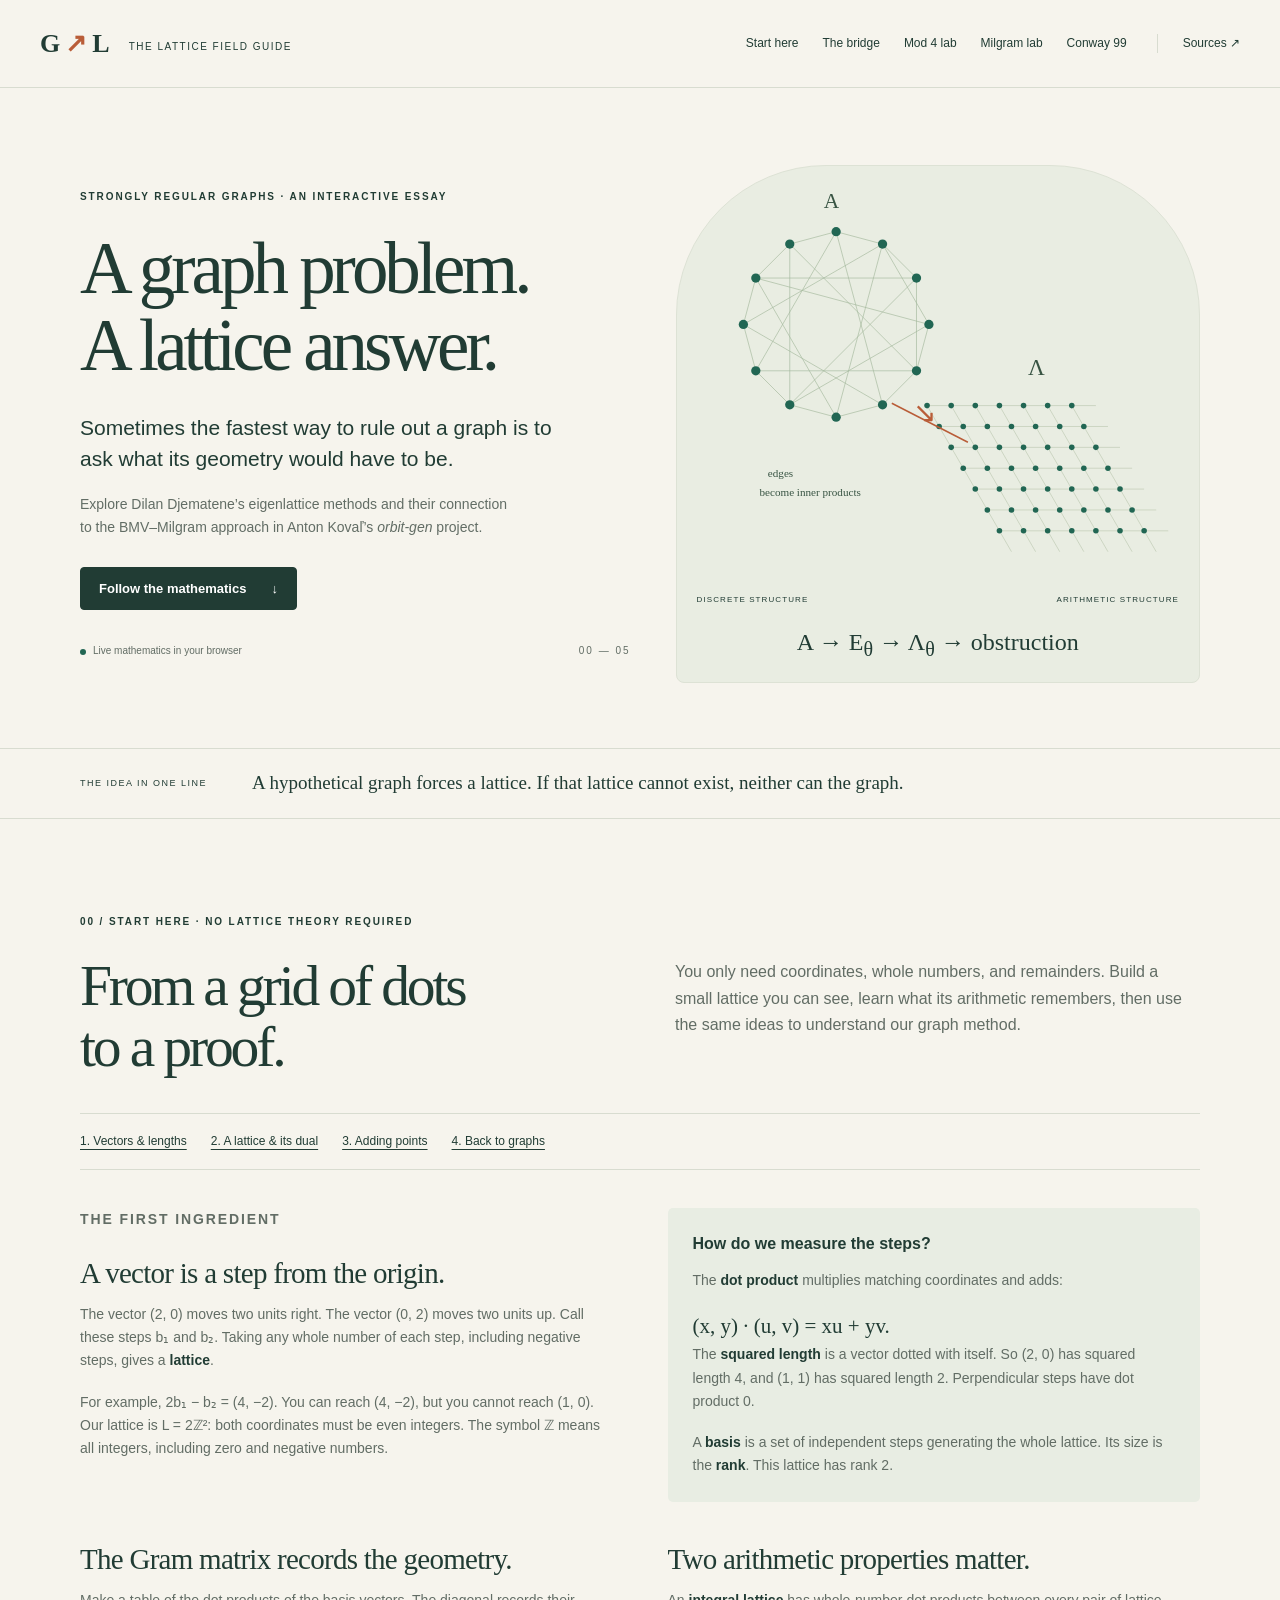
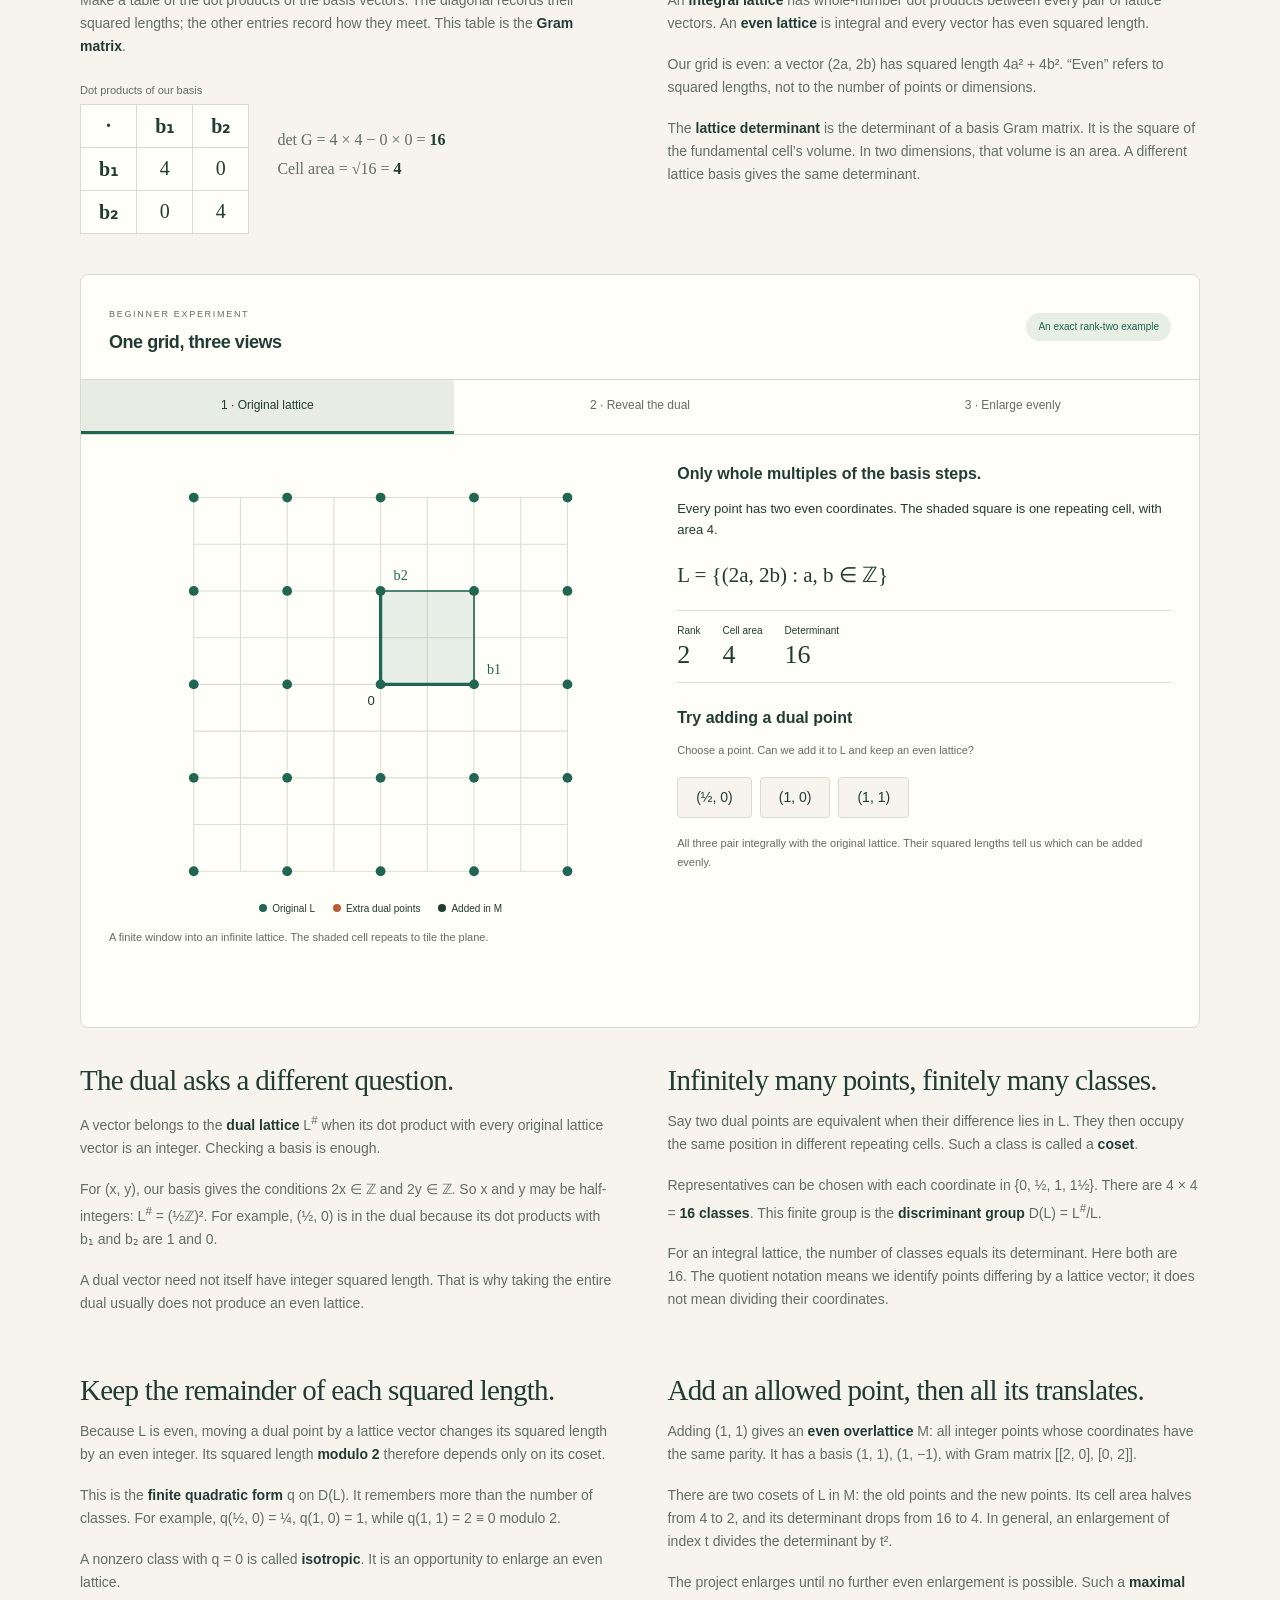
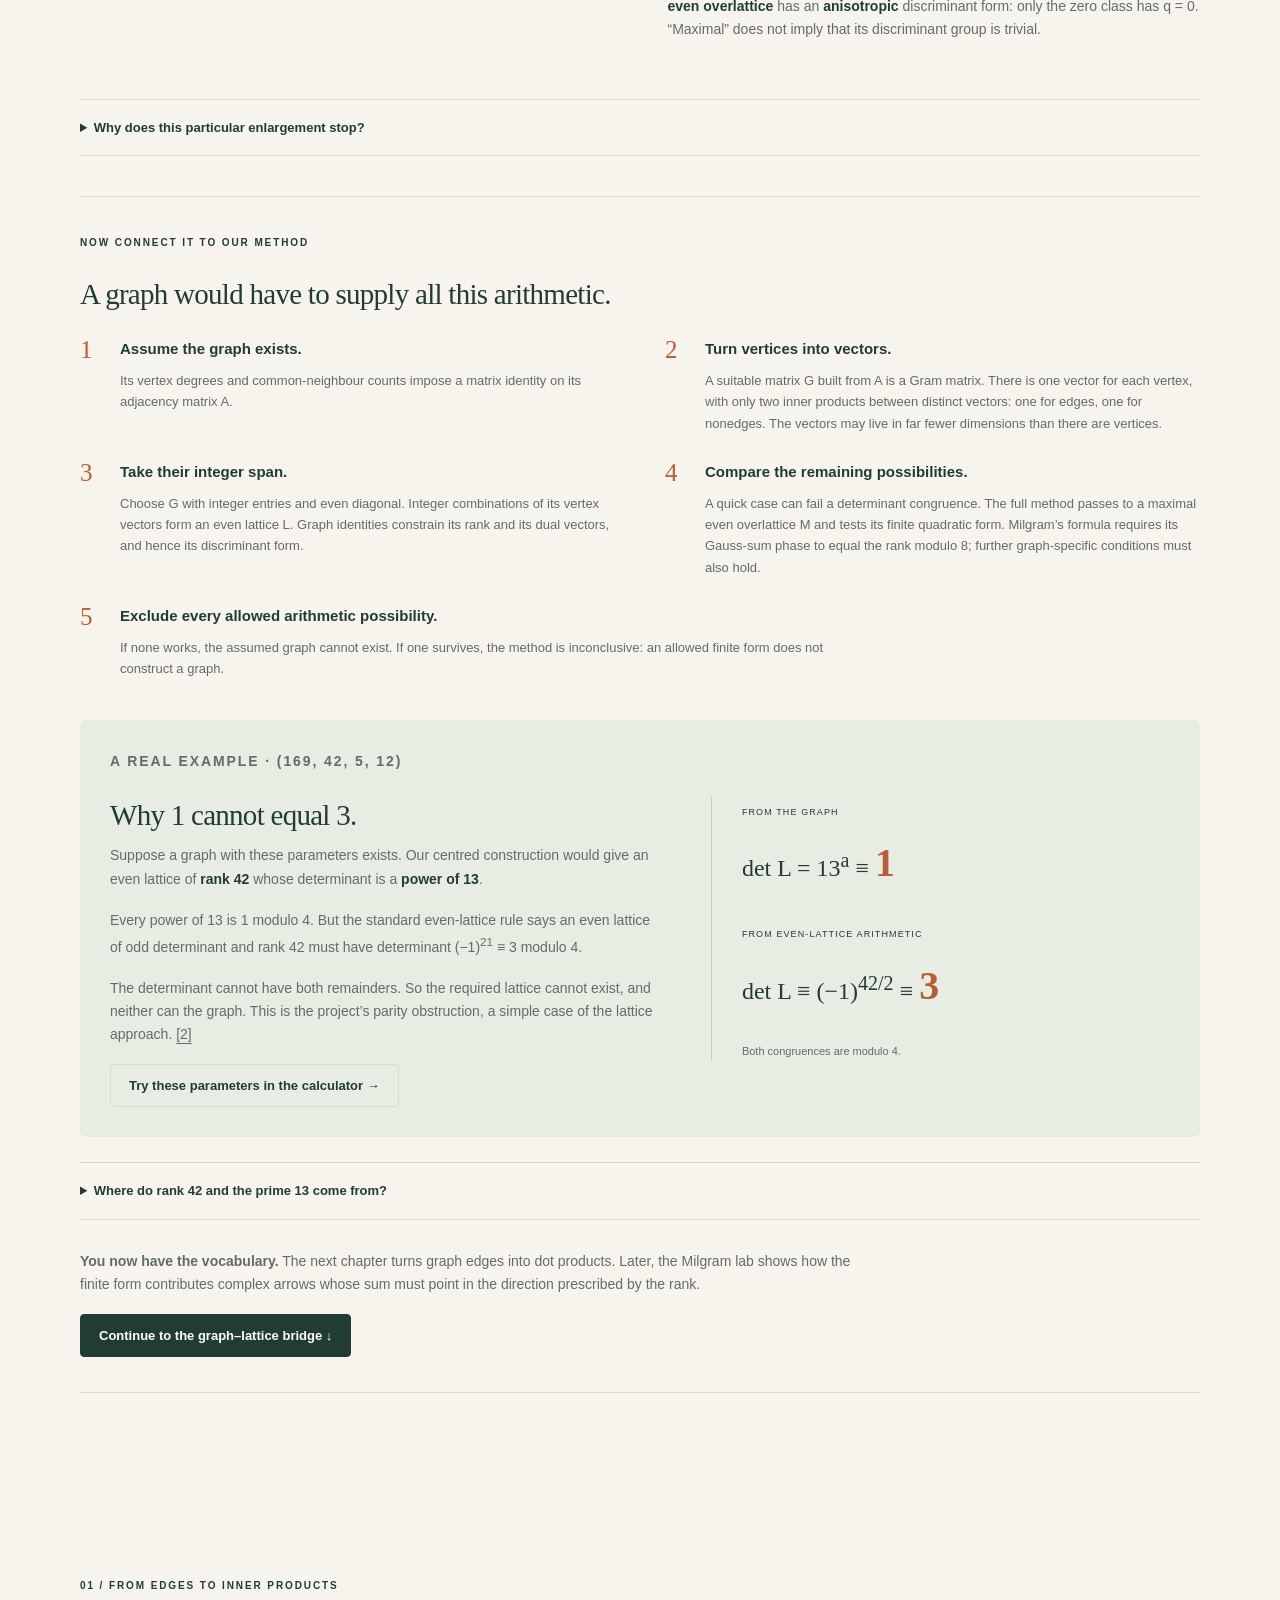
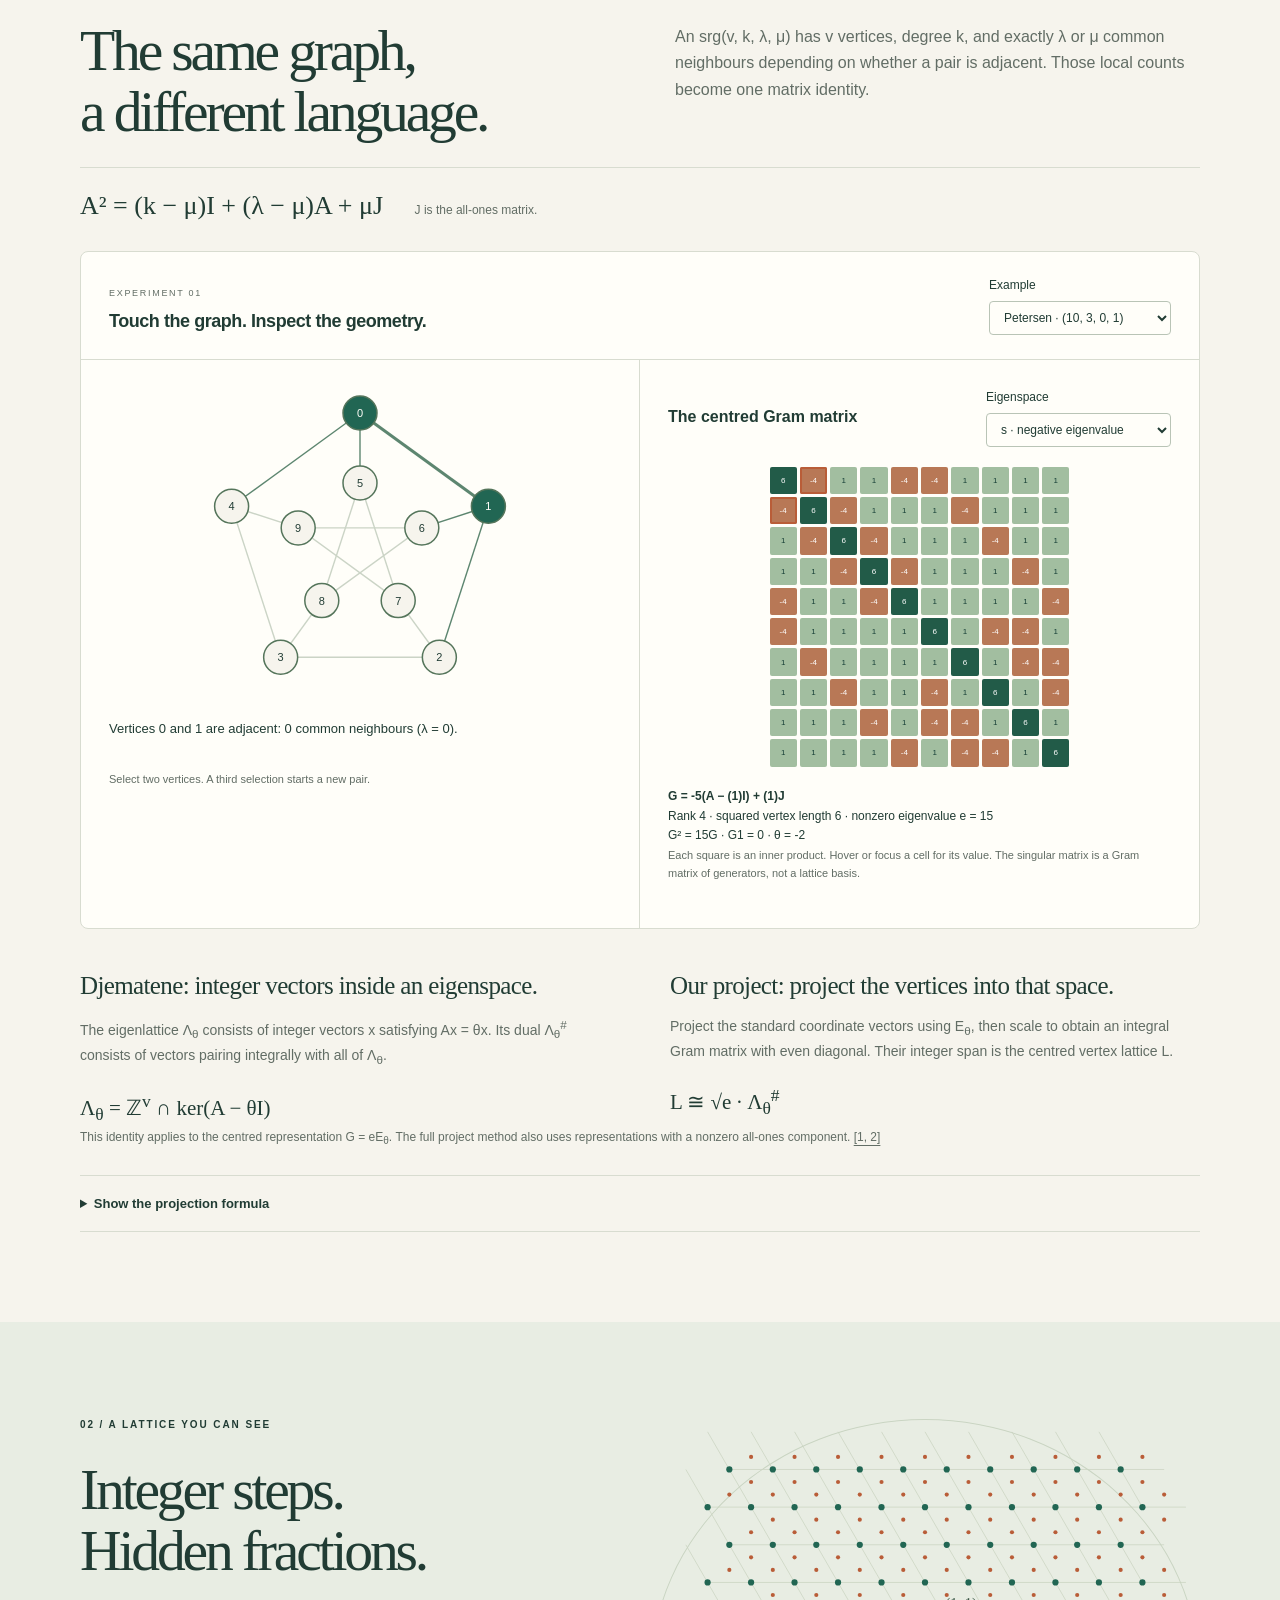
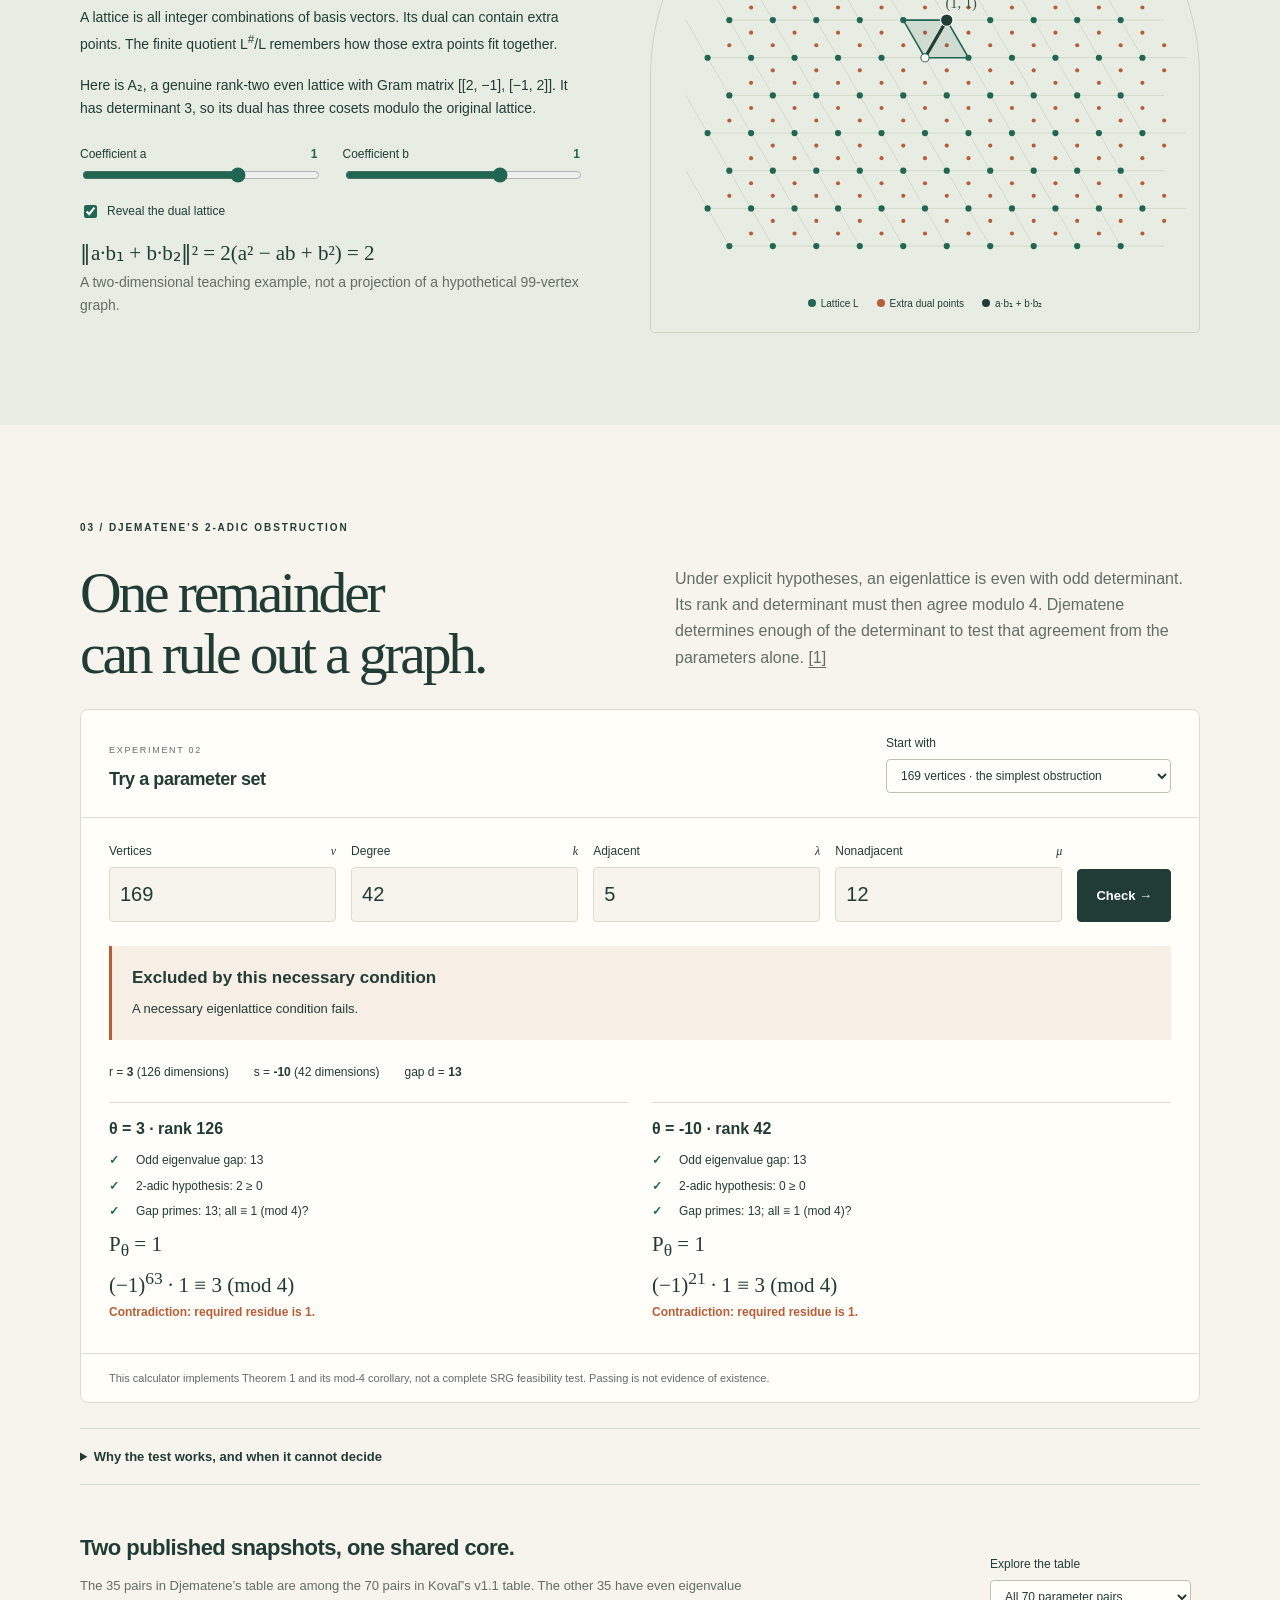
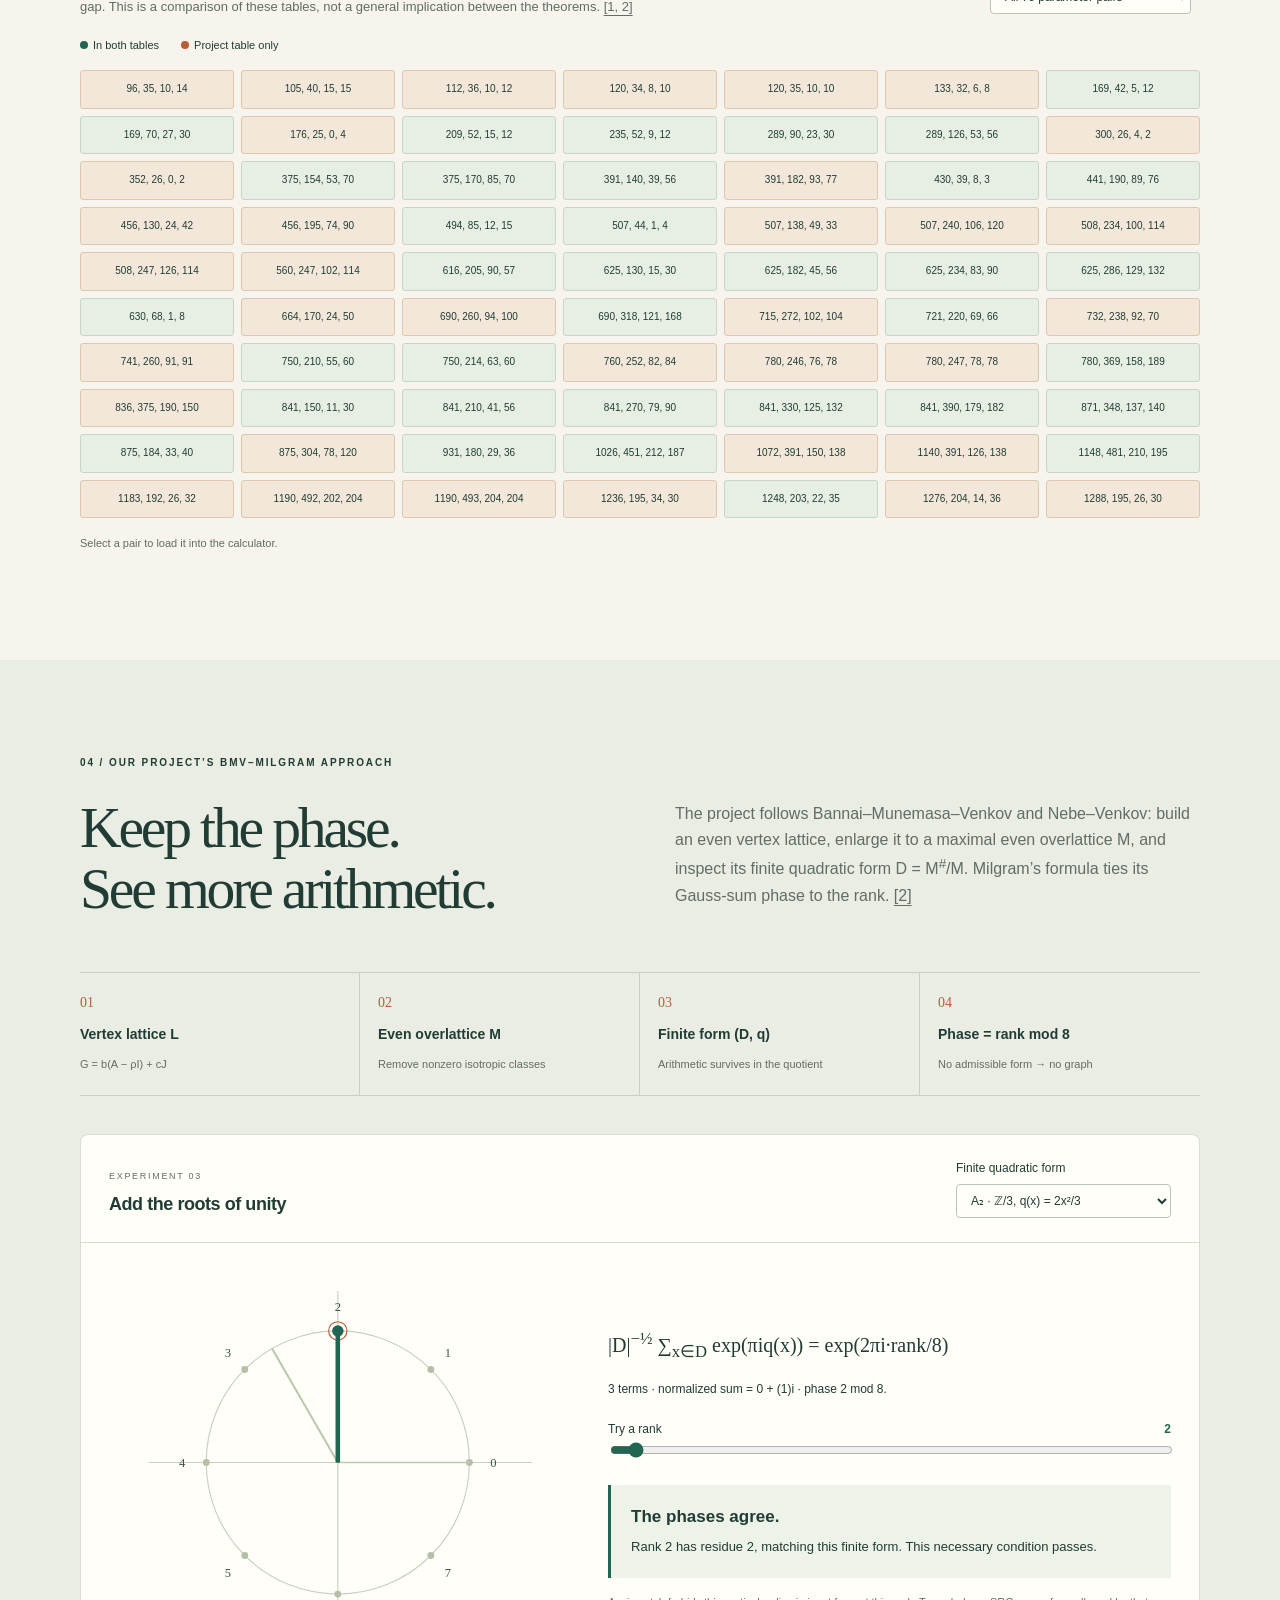
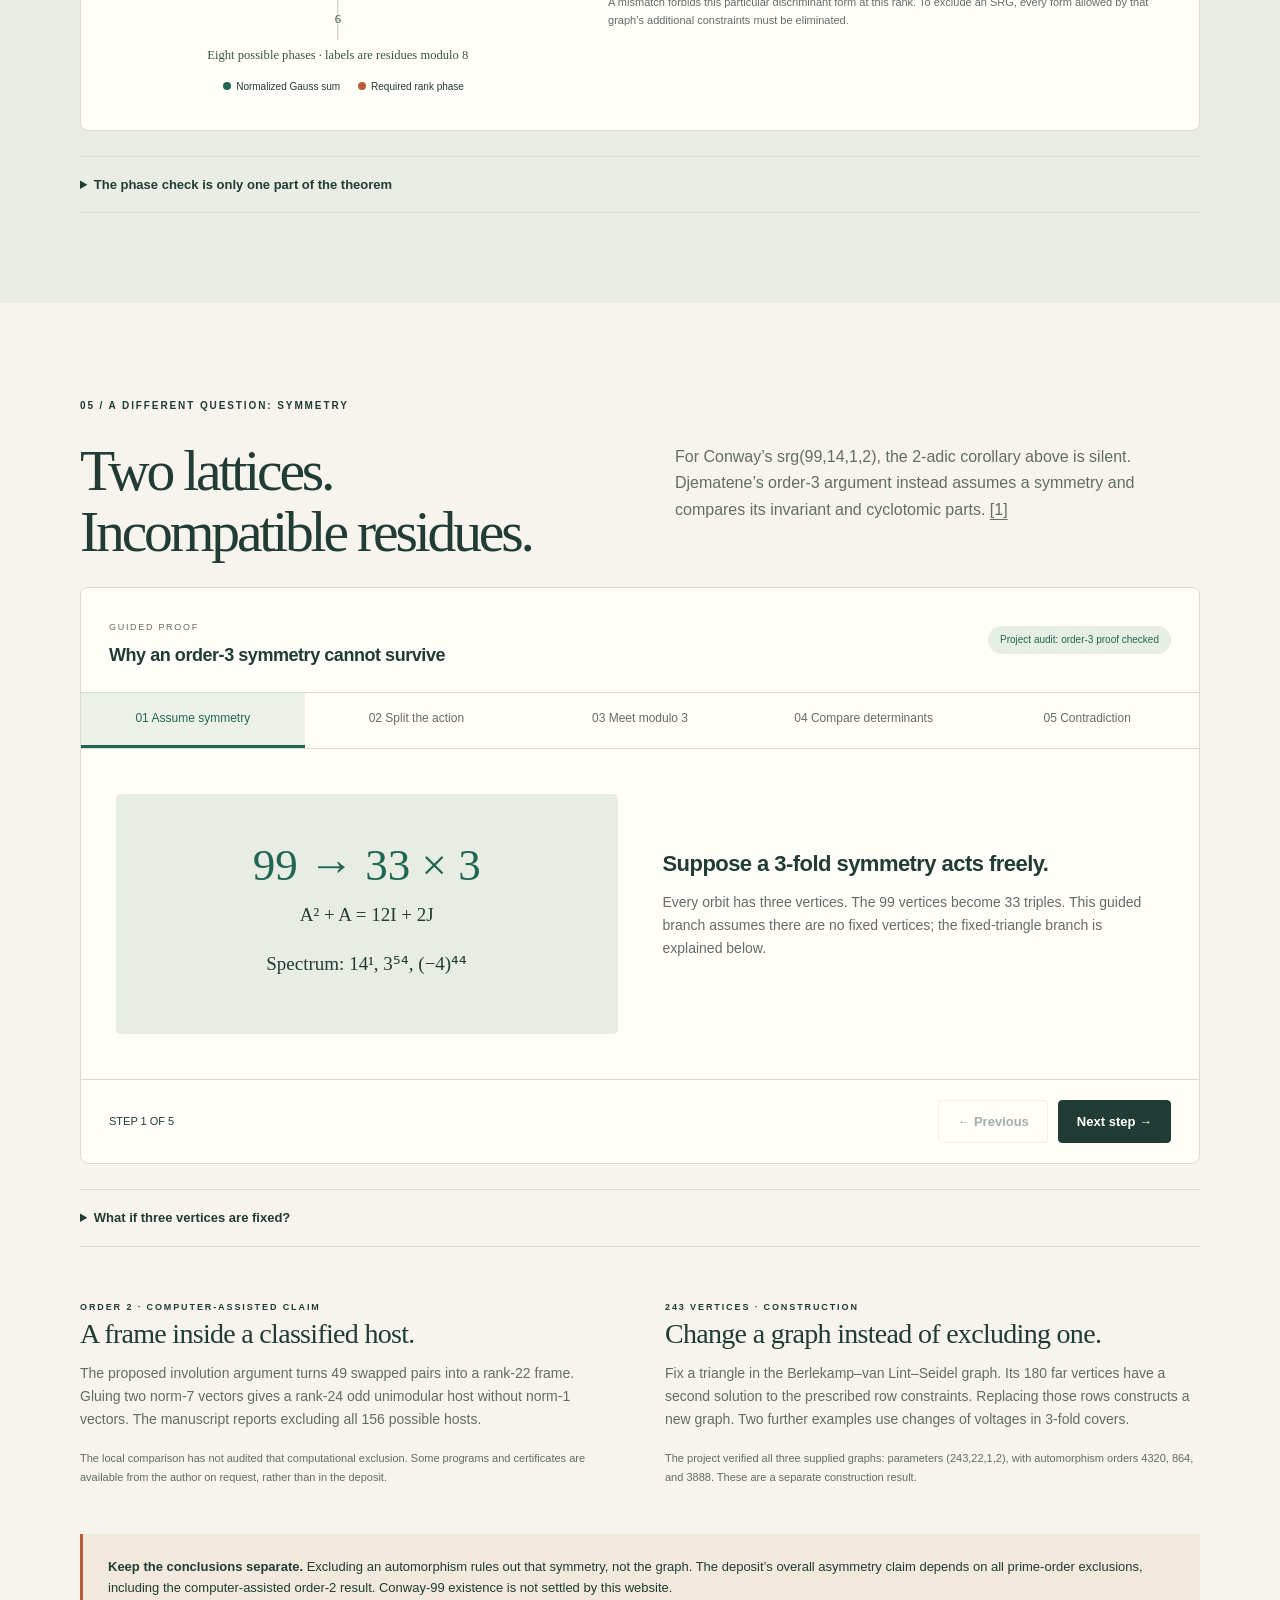
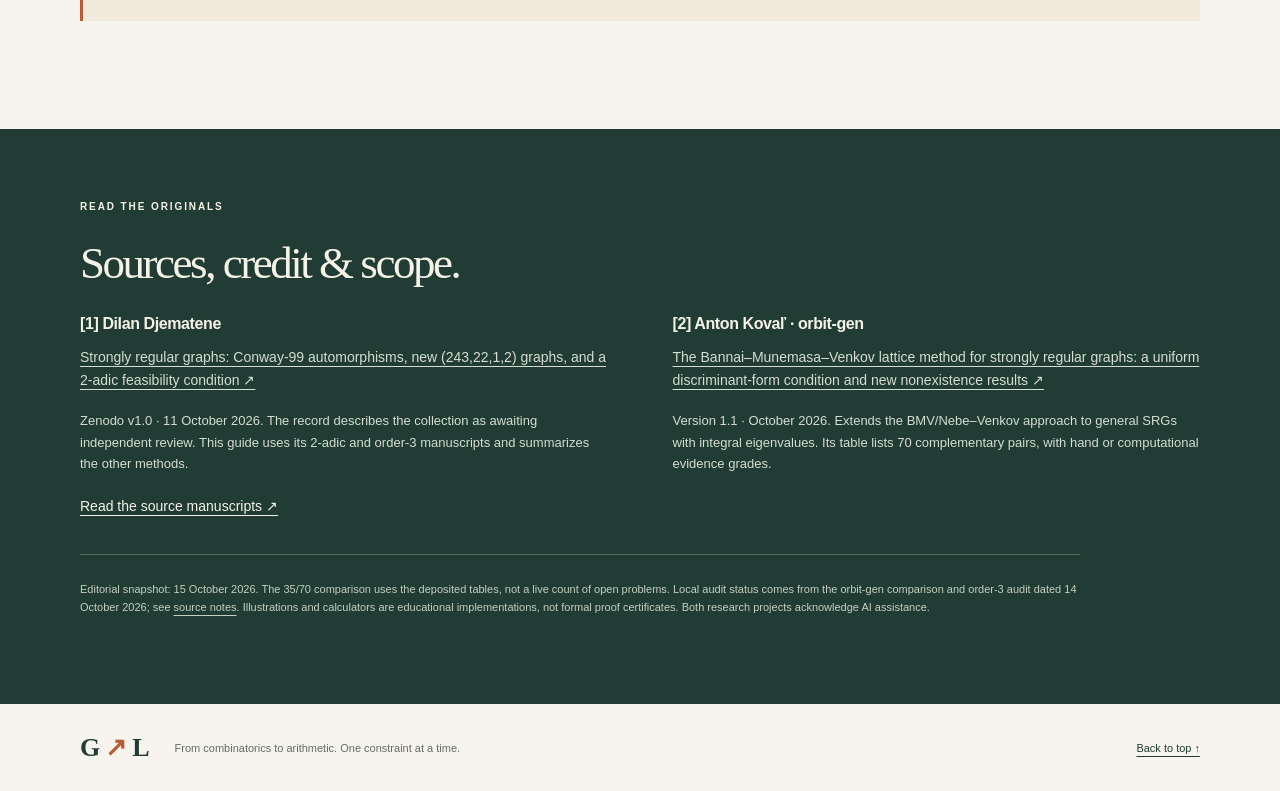
==== commit 3d66b4c3: "Explain lattices from first principles with an interactive beginner chapter" ====
--- a/index.html
+++ b/index.html
@@ -5,17 +5,31 @@
   <meta name="description" content="An interactive guide to Dilan Djematene’s eigenlattice methods and Anton Kovaľ’s BMV–Milgram lattice approach to strongly regular graphs.">
   <meta name="theme-color" content="#f6f4ed"><title>Graph → Lattice · An interactive field guide</title>
   <link rel="icon" href="favicon.svg" type="image/svg+xml"><link rel="stylesheet" href="style.css">
-  <script defer src="math.js"></script><script defer src="data.js"></script><script defer src="app.js"></script>
+  <script defer src="math.js"></script><script defer src="data.js"></script><script defer src="app.js"></script><script defer src="beginner.js"></script>
 </head>
 <body>
 <a class="skip" href="#main">Skip to content</a>
-<header><a class="brand" href="#">G<span>↗</span>L <small>THE LATTICE FIELD GUIDE</small></a><nav aria-label="Main"><a href="#bridge">The bridge</a><a href="#obstruction">Mod 4 lab</a><a href="#milgram">Milgram lab</a><a href="#conway">Conway 99</a></nav><a class="source-link" href="#sources">Sources ↗</a></header>
+<header><a class="brand" href="#">G<span>↗</span>L <small>THE LATTICE FIELD GUIDE</small></a><nav aria-label="Main"><a href="#beginners">Start here</a><a href="#bridge">The bridge</a><a href="#obstruction">Mod 4 lab</a><a href="#milgram">Milgram lab</a><a href="#conway">Conway 99</a></nav><a class="source-link" href="#sources">Sources ↗</a></header>
 <main id="main">
 <section class="hero wrap">
-  <div class="hero-copy"><p class="eyebrow">STRONGLY REGULAR GRAPHS · AN INTERACTIVE ESSAY</p><h1>A graph problem.<br>A lattice answer.</h1><p class="intro">Sometimes the fastest way to rule out a graph is to ask what its geometry would have to be.</p><p class="hero-sub">Explore Dilan Djematene’s eigenlattice methods and their connection to the BMV–Milgram approach in Anton Kovaľ’s <em>orbit-gen</em> project.</p><a class="button primary" href="#bridge">Follow the mathematics <span>↓</span></a><div class="hero-foot"><span class="dot"></span> Live mathematics in your browser <span>01 — 05</span></div></div>
+  <div class="hero-copy"><p class="eyebrow">STRONGLY REGULAR GRAPHS · AN INTERACTIVE ESSAY</p><h1>A graph problem.<br>A lattice answer.</h1><p class="intro">Sometimes the fastest way to rule out a graph is to ask what its geometry would have to be.</p><p class="hero-sub">Explore Dilan Djematene’s eigenlattice methods and their connection to the BMV–Milgram approach in Anton Kovaľ’s <em>orbit-gen</em> project.</p><a class="button primary" href="#beginners">Follow the mathematics <span>↓</span></a><div class="hero-foot"><span class="dot"></span> Live mathematics in your browser <span>00 — 05</span></div></div>
   <div class="hero-art" aria-label="A graph transforming into a lattice, conceptual illustration"><svg id="hero-svg" viewBox="0 0 520 450" role="img"><title>A conceptual bridge from graph edges to lattice points</title></svg><div class="art-caption"><span>DISCRETE STRUCTURE</span><span>ARITHMETIC STRUCTURE</span></div><div class="art-equation">A → E<sub>θ</sub> → Λ<sub>θ</sub> → obstruction</div></div>
 </section>
 <div class="reading-strip"><div class="wrap"><span>THE IDEA IN ONE LINE</span><p>A hypothetical graph forces a lattice. If that lattice cannot exist, neither can the graph.</p></div></div>
+<section class="wrap chapter beginner-chapter" id="beginners">
+<div class="chapter-head"><p class="eyebrow">00 / START HERE · NO LATTICE THEORY REQUIRED</p><h2>From a grid of dots<br>to a proof.</h2><p>You only need coordinates, whole numbers, and remainders. Build a small lattice you can see, learn what its arithmetic remembers, then use the same ideas to understand our graph method.</p></div>
+<div class="beginner-map"><a href="#beginner-vectors">1. Vectors & lengths</a><a href="#beginner-grid">2. A lattice & its dual</a><a href="#beginner-glue">3. Adding points</a><a href="#beginner-method">4. Back to graphs</a></div>
+<div class="beginner-lesson" id="beginner-vectors"><div><p class="eyebrow">THE FIRST INGREDIENT</p><h3>A vector is a step from the origin.</h3><p>The vector (2, 0) moves two units right. The vector (0, 2) moves two units up. Call these steps b₁ and b₂. Taking any whole number of each step, including negative steps, gives a <strong>lattice</strong>.</p><p>For example, 2b₁ − b₂ = (4, −2). You can reach (4, −2), but you cannot reach (1, 0). Our lattice is L = 2ℤ²: both coordinates must be even integers. The symbol ℤ means all integers, including zero and negative numbers.</p></div><div class="beginner-note"><h4>How do we measure the steps?</h4><p>The <strong>dot product</strong> multiplies matching coordinates and adds:</p><div class="formula">(x, y) · (u, v) = xu + yv.</div><p>The <strong>squared length</strong> is a vector dotted with itself. So (2, 0) has squared length 4, and (1, 1) has squared length 2. Perpendicular steps have dot product 0.</p><p>A <strong>basis</strong> is a set of independent steps generating the whole lattice. Its size is the <strong>rank</strong>. This lattice has rank 2.</p></div></div>
+<div class="beginner-lesson"><div><h3>The Gram matrix records the geometry.</h3><p>Make a table of the dot products of the basis vectors. The diagonal records their squared lengths; the other entries record how they meet. This table is the <strong>Gram matrix</strong>.</p><div class="beginner-gram"><table><caption>Dot products of our basis</caption><thead><tr><th scope="col">·</th><th scope="col">b₁</th><th scope="col">b₂</th></tr></thead><tbody><tr><th scope="row">b₁</th><td>4</td><td>0</td></tr><tr><th scope="row">b₂</th><td>0</td><td>4</td></tr></tbody></table><p>det G = 4 × 4 − 0 × 0 = <strong>16</strong><br>Cell area = √16 = <strong>4</strong></p></div></div><div><h3>Two arithmetic properties matter.</h3><p>An <strong>integral lattice</strong> has whole-number dot products between every pair of lattice vectors. An <strong>even lattice</strong> is integral and every vector has even squared length.</p><p>Our grid is even: a vector (2a, 2b) has squared length 4a² + 4b². “Even” refers to squared lengths, not to the number of points or dimensions.</p><p>The <strong>lattice determinant</strong> is the determinant of a basis Gram matrix. It is the square of the fundamental cell’s volume. In two dimensions, that volume is an area. A different lattice basis gives the same determinant.</p></div></div>
+<div id="beginner-grid" class="lab beginner-lab"><div class="lab-bar"><div><span class="lab-number">BEGINNER EXPERIMENT</span><h3>One grid, three views</h3></div><span class="badge">An exact rank-two example</span></div><div class="beginner-views" role="group" aria-label="Lattice view"><button type="button" data-beginner-view="lattice" aria-pressed="true">1 · Original lattice</button><button type="button" data-beginner-view="dual" aria-pressed="false">2 · Reveal the dual</button><button type="button" data-beginner-view="overlattice" aria-pressed="false">3 · Enlarge evenly</button></div><div class="beginner-lab-body"><div><svg id="beginner-svg" viewBox="0 0 500 380" role="img" aria-label="The even square lattice, its dual, and an even overlattice"></svg><div class="legend"><span><i class="key teal"></i>Original L</span><span><i class="key orange"></i>Extra dual points</span><span><i class="key ink"></i>Added in M</span></div><p class="hint">A finite window into an infinite lattice. The shaded cell repeats to tile the plane.</p></div><div><div id="beginner-view-copy" aria-live="polite"><h4>Only whole multiples of the basis steps.</h4><p>Every point has two even coordinates. The shaded square is one repeating cell, with area 4.</p><div class="formula">L = {(2a, 2b) : a, b ∈ ℤ}</div></div><div class="beginner-stats" id="beginner-stats"><span>Rank <strong>2</strong></span><span>Cell area <strong>4</strong></span><span>Determinant <strong>16</strong></span></div><h4>Try adding a dual point</h4><p class="hint">Choose a point. Can we add it to L and keep an even lattice?</p><div class="candidate-buttons" role="group" aria-label="Candidate dual point"><button type="button" data-beginner-point="half" aria-pressed="false">(½, 0)</button><button type="button" data-beginner-point="unit" aria-pressed="false">(1, 0)</button><button type="button" data-beginner-point="diagonal" aria-pressed="false">(1, 1)</button></div><div id="beginner-candidate" aria-live="polite"><p class="hint">All three pair integrally with the original lattice. Their squared lengths tell us which can be added evenly.</p></div></div></div></div>
+<div class="beginner-lesson"><div><h3>The dual asks a different question.</h3><p>A vector belongs to the <strong>dual lattice</strong> L<sup>#</sup> when its dot product with every original lattice vector is an integer. Checking a basis is enough.</p><p>For (x, y), our basis gives the conditions 2x ∈ ℤ and 2y ∈ ℤ. So x and y may be half-integers: L<sup>#</sup> = (½ℤ)². For example, (½, 0) is in the dual because its dot products with b₁ and b₂ are 1 and 0.</p><p>A dual vector need not itself have integer squared length. That is why taking the entire dual usually does not produce an even lattice.</p></div><div><h3>Infinitely many points, finitely many classes.</h3><p>Say two dual points are equivalent when their difference lies in L. They then occupy the same position in different repeating cells. Such a class is called a <strong>coset</strong>.</p><p>Representatives can be chosen with each coordinate in {0, ½, 1, 1½}. There are 4 × 4 = <strong>16 classes</strong>. This finite group is the <strong>discriminant group</strong> D(L) = L<sup>#</sup>/L.</p><p>For an integral lattice, the number of classes equals its determinant. Here both are 16. The quotient notation means we identify points differing by a lattice vector; it does not mean dividing their coordinates.</p></div></div>
+<div class="beginner-lesson" id="beginner-glue"><div><h3>Keep the remainder of each squared length.</h3><p>Because L is even, moving a dual point by a lattice vector changes its squared length by an even integer. Its squared length <strong>modulo 2</strong> therefore depends only on its coset.</p><p>This is the <strong>finite quadratic form</strong> q on D(L). It remembers more than the number of classes. For example, q(½, 0) = ¼, q(1, 0) = 1, while q(1, 1) = 2 ≡ 0 modulo 2.</p><p>A nonzero class with q = 0 is called <strong>isotropic</strong>. It is an opportunity to enlarge an even lattice.</p></div><div><h3>Add an allowed point, then all its translates.</h3><p>Adding (1, 1) gives an <strong>even overlattice</strong> M: all integer points whose coordinates have the same parity. It has a basis (1, 1), (1, −1), with Gram matrix [[2, 0], [0, 2]].</p><p>There are two cosets of L in M: the old points and the new points. Its cell area halves from 4 to 2, and its determinant drops from 16 to 4. In general, an enlargement of index t divides the determinant by t².</p><p>The project enlarges until no further even enlargement is possible. Such a <strong>maximal even overlattice</strong> has an <strong>anisotropic</strong> discriminant form: only the zero class has q = 0. “Maximal” does not imply that its discriminant group is trivial.</p></div></div>
+<details><summary>Why does this particular enlargement stop?</summary><p>M<sup>#</sup>/M has four classes, represented by (0, 0), (½, ½), (½, −½), and (1, 0). Their q values are 0, ½, ½, and 1. None of the three nonzero classes has q = 0, so M admits no further even enlargement in this plane.</p><p>The general principle is that adding representatives of an isotropic subgroup gives an even overlattice. Here the subgroup generated by the class of (1, 1) has order 2; the single-vector check is sufficient.</p></details>
+<div class="beginner-method" id="beginner-method"><p class="eyebrow">NOW CONNECT IT TO OUR METHOD</p><h3>A graph would have to supply all this arithmetic.</h3><ol class="beginner-chain"><li><strong>Assume the graph exists.</strong><p>Its vertex degrees and common-neighbour counts impose a matrix identity on its adjacency matrix A.</p></li><li><strong>Turn vertices into vectors.</strong><p>A suitable matrix G built from A is a Gram matrix. There is one vector for each vertex, with only two inner products between distinct vectors: one for edges, one for nonedges. The vectors may live in far fewer dimensions than there are vertices.</p></li><li><strong>Take their integer span.</strong><p>Choose G with integer entries and even diagonal. Integer combinations of its vertex vectors form an even lattice L. Graph identities constrain its rank and its dual vectors, and hence its discriminant form.</p></li><li><strong>Compare the remaining possibilities.</strong><p>A quick case can fail a determinant congruence. The full method passes to a maximal even overlattice M and tests its finite quadratic form. Milgram’s formula requires its Gauss-sum phase to equal the rank modulo 8; further graph-specific conditions must also hold.</p></li><li><strong>Exclude every allowed arithmetic possibility.</strong><p>If none works, the assumed graph cannot exist. If one survives, the method is inconclusive: an allowed finite form does not construct a graph.</p></li></ol></div>
+<div class="beginner-example"><div><p class="eyebrow">A REAL EXAMPLE · (169, 42, 5, 12)</p><h3>Why 1 cannot equal 3.</h3><p>Suppose a graph with these parameters exists. Our centred construction would give an even lattice of <strong>rank 42</strong> whose determinant is a <strong>power of 13</strong>.</p><p>Every power of 13 is 1 modulo 4. But the standard even-lattice rule says an even lattice of odd determinant and rank 42 must have determinant (−1)<sup>21</sup> ≡ 3 modulo 4.</p><p>The determinant cannot have both remainders. So the required lattice cannot exist, and neither can the graph. This is the project’s parity obstruction, a simple case of the lattice approach. <a href="#sources">[2]</a></p><a class="button" href="#obstruction">Try these parameters in the calculator →</a></div><div class="beginner-contradiction"><span>FROM THE GRAPH</span><div>det L = 13<sup>a</sup> ≡ <strong>1</strong></div><span>FROM EVEN-LATTICE ARITHMETIC</span><div>det L ≡ (−1)<sup>42/2</sup> ≡ <strong>3</strong></div><p>Both congruences are modulo 4.</p></div></div>
+<details><summary>Where do rank 42 and the prime 13 come from?</summary><p>The restricted adjacency eigenvalues are 3 and −10, with multiplicities 126 and 42. Use G = −13(A − 3I) + 3J. It vanishes on the all-ones vector and the 3-eigenspace, and acts by 169 on the −10-eigenspace. Thus G is positive semidefinite of rank 42, has even diagonal 42, and satisfies G² = 169G.</p><p>The centred dual-vector identity gives 169L<sup>#</sup> ⊆ L. Therefore every discriminant class is killed by 169, so the discriminant group has order a power of 13. Its order is det L. Here G has 169 rows and is singular: we use its rank and generator identities, not its zero determinant as a generator Gram matrix.</p></details>
+<div class="beginner-exit"><p><strong>You now have the vocabulary.</strong> The next chapter turns graph edges into dot products. Later, the Milgram lab shows how the finite form contributes complex arrows whose sum must point in the direction prescribed by the rank.</p><a class="button primary" href="#bridge">Continue to the graph–lattice bridge ↓</a></div>
+</section>
 <section class="wrap chapter" id="bridge">
   <div class="chapter-head"><p class="eyebrow">01 / FROM EDGES TO INNER PRODUCTS</p><h2>The same graph,<br>a different language.</h2><p>An srg(v, k, λ, μ) has v vertices, degree k, and exactly λ or μ common neighbours depending on whether a pair is adjacent. Those local counts become one matrix identity.</p></div>
   <div class="equation-band">A² = (k − μ)I + (λ − μ)A + μJ <span>J is the all-ones matrix.</span></div>
--- a/style.css
+++ b/style.css
@@ -3,3 +3,8 @@
 @media(max-width:1000px){.brand small{display:none}.wrap{padding-left:25px;padding-right:25px}.hero{gap:25px}.chapter-head{gap:30px}.catalog{grid-template-columns:repeat(5,1fr)}.lattice-layout{gap:30px}.lab-bar{padding:20px}.lab-bar select{max-width:260px}.bridge-text{gap:30px}.proof-content{gap:25px;padding:25px}.matrix-pane{padding:20px}}
 @media(max-width:700px){header{height:auto;min-height:76px;flex-wrap:wrap;gap:13px;padding:18px 22px}nav{order:3;width:100%;justify-content:space-between;gap:8px}nav a{font-size:11px}.source-link{margin-left:auto;border:0}.hero{grid-template-columns:1fr;padding-top:45px;padding-bottom:35px}.hero-art{max-width:440px;width:100%;margin:10px auto 0}.hero-art svg{max-height:310px}.hero-sub{max-width:none}.hero-foot{max-width:420px}.reading-strip>.wrap{display:block}.reading-strip span{display:block;margin-bottom:8px}.reading-strip p{font-size:18px}.chapter{padding-top:55px;padding-bottom:55px}.chapter-head,.graph-panels,.bridge-text,.lattice-layout,.phase-content,.proof-content,.sources-grid,.research-notes{grid-template-columns:1fr}.chapter-head{gap:0}.chapter-head>p:last-child{font-size:14px}.eyebrow{font-size:9px}.equation-band{font-size:21px}.equation-band span{display:block;font-size:10px;margin:10px 0 0}.lab-bar{align-items:flex-start;flex-direction:column;gap:15px}.lab-bar select{max-width:100%}.graph-pane{border-right:0;border-bottom:1px solid var(--line);padding:15px 20px}.matrix{max-width:280px}.bridge-text{gap:20px}.lattice-layout{gap:30px}.parameter-inputs{padding:20px;display:grid;grid-template-columns:1fr 1fr}.parameter-inputs .button{grid-column:1/-1;min-height:44px}.verdict{margin-left:20px;margin-right:20px}.spectrum{flex-wrap:wrap;padding:0 20px 20px;gap:10px 20px}.eigen-tests{grid-template-columns:1fr;padding:0 20px;gap:0}.catalog-head{display:block}.catalog{grid-template-columns:repeat(3,1fr)}.catalog-head label{display:block}.method-path{grid-template-columns:1fr 1fr}.method-path>div,.method-path>div:first-child{padding:17px 10px}.method-path>div:nth-child(2){border-right:0}.method-path>div:nth-child(-n+2){border-bottom:1px solid #c6d2c0}.phase-content{padding:20px;gap:15px}.phase-content svg{max-height:290px}.proof-tabs button{font-size:10px;padding:14px 2px}.proof-content{padding:20px;gap:22px}.proof-content h3{font-size:20px}#proof-art{min-height:200px}.proof-controls{padding:15px;gap:5px}.proof-controls .button{padding:9px 11px;font-size:11px}.proof-controls>span{font-size:9px}.research-notes{gap:22px}.sources-grid{gap:28px}.sources-section{padding:50px 0}.sources-section h2{font-size:36px}.sources-grid>div{min-width:0}.sources-grid a{overflow-wrap:anywhere}footer{flex-wrap:wrap;gap:15px}footer p{max-width:210px}footer>a:last-child{margin-left:0}.legend{gap:12px;font-size:9px}}
 @media(prefers-reduced-motion:reduce){html{scroll-behavior:auto}*{transition:none!important}}
+
+/* Beginner chapter */
+.beginner-map{display:flex;flex-wrap:wrap;gap:12px 24px;border-top:1px solid var(--line);border-bottom:1px solid var(--line);padding:18px 0;margin:10px 0 38px}.beginner-map a{font-size:12px}.beginner-lesson{display:grid;grid-template-columns:1fr 1fr;gap:55px;margin:35px 0 40px;scroll-margin-top:25px}.beginner-lesson h3,.beginner-method>h3,.beginner-example h3{font:29px/1.2 var(--serif);letter-spacing:-.025em}.beginner-lesson p,.beginner-example p{font-size:14px;color:var(--muted)}.beginner-lesson strong,.beginner-example strong{color:var(--ink)}.beginner-note{background:var(--pale);padding:25px;border-radius:5px}.beginner-note h4{margin-bottom:13px}.beginner-note p:last-child{margin-bottom:0}.beginner-gram{display:flex;gap:28px;align-items:center;flex-wrap:wrap}.beginner-gram table{border-collapse:collapse;text-align:center;font:20px var(--serif);background:var(--white)}.beginner-gram caption{font:11px var(--sans);color:var(--muted);padding:8px 0;text-align:left}.beginner-gram td,.beginner-gram th{padding:9px 18px;border:1px solid var(--line)}.beginner-gram p{margin:0;font:16px/1.8 var(--serif)}.beginner-lab{scroll-margin-top:25px}.beginner-views{display:flex;border-bottom:1px solid var(--line)}.beginner-views button{flex:1;border:0;border-bottom:3px solid transparent;background:var(--white);padding:16px 8px;color:var(--muted);font-size:12px}.beginner-views button[aria-pressed=true]{background:var(--pale);border-bottom-color:var(--teal);color:var(--ink)}.beginner-lab-body{display:grid;grid-template-columns:1.1fr 1fr;gap:25px;padding:28px;align-items:start}.beginner-lab-body svg{width:100%;margin-top:15px}.beginner-lab-body p{font-size:13px}.beginner-lab-body .hint{font-size:11px}.beginner-lab-body h4{margin:0 0 12px}.beginner-stats{display:flex;gap:22px;border-top:1px solid var(--line);border-bottom:1px solid var(--line);margin:18px 0 24px;padding:12px 0;font-size:10px}.beginner-stats strong{display:block;font:26px var(--serif)}.candidate-buttons{display:flex;gap:8px}.candidate-buttons button{padding:8px 18px;background:var(--paper);border:1px solid var(--line);border-radius:4px;color:var(--ink);font-size:14px}.candidate-buttons button[aria-pressed=true]{background:var(--ink);color:var(--white)}#beginner-candidate{min-height:165px;margin-top:16px}#beginner-candidate .verdict{margin:0;padding:15px}#beginner-candidate h4{font-size:15px;margin-bottom:8px}#beginner-candidate .candidate-norm{margin-top:10px;font:15px var(--serif)}.beginner-method{border-top:1px solid var(--line);padding-top:38px;margin-top:40px;scroll-margin-top:25px}.beginner-chain{counter-reset:beginner;list-style:none;padding:0;margin:25px 0 40px;display:grid;grid-template-columns:1fr 1fr;gap:25px 50px}.beginner-chain li{counter-increment:beginner;position:relative;padding-left:40px}.beginner-chain li:before{content:counter(beginner);position:absolute;left:0;top:0;font:25px var(--serif);color:var(--orange)}.beginner-chain strong{font-size:15px}.beginner-chain p{font-size:13px;color:var(--muted);margin:7px 0 0}.beginner-chain li:last-child{grid-column:1/-1;max-width:750px}.beginner-example{display:grid;grid-template-columns:1.2fr 1fr;gap:50px;background:var(--pale);padding:30px;border-radius:6px}.beginner-contradiction{align-self:center;border-left:1px solid #c1cfb8;padding-left:30px}.beginner-contradiction>span{font-size:9px;letter-spacing:1.1px}.beginner-contradiction>div{font:24px/1.6 var(--serif);margin:8px 0 24px}.beginner-contradiction strong{font-size:40px;color:var(--orange)}.beginner-contradiction p{font-size:11px;margin:0}.beginner-exit{border-bottom:1px solid var(--line);padding:30px 0 35px}.beginner-exit p{max-width:800px;font-size:14px;color:var(--muted)}
+@media(max-width:1000px){.beginner-lesson{gap:30px}.beginner-example{gap:25px}.beginner-lab-body{padding:22px;gap:20px}.beginner-contradiction{padding-left:22px}}
+@media(max-width:700px){nav{flex-wrap:wrap;justify-content:flex-start;gap:8px 18px}.beginner-lesson,.beginner-lab-body,.beginner-chain,.beginner-example{grid-template-columns:1fr}.beginner-lesson{gap:20px;margin:28px 0}.beginner-map{gap:10px 18px}.beginner-map a{font-size:11px}.beginner-lab-body{padding:18px;gap:15px}.beginner-views button{font-size:11px;padding:13px 4px}.beginner-lab-body svg{max-height:280px}.beginner-stats{justify-content:space-between}.beginner-example{padding:23px}.beginner-contradiction{padding-left:0;padding-top:22px;border-left:0;border-top:1px solid #c1cfb8}.beginner-chain{gap:23px}.beginner-chain li:last-child{grid-column:auto}#beginner-candidate{min-height:0}.beginner-gram{gap:20px}.candidate-buttons button{flex:1;padding:8px 10px}}
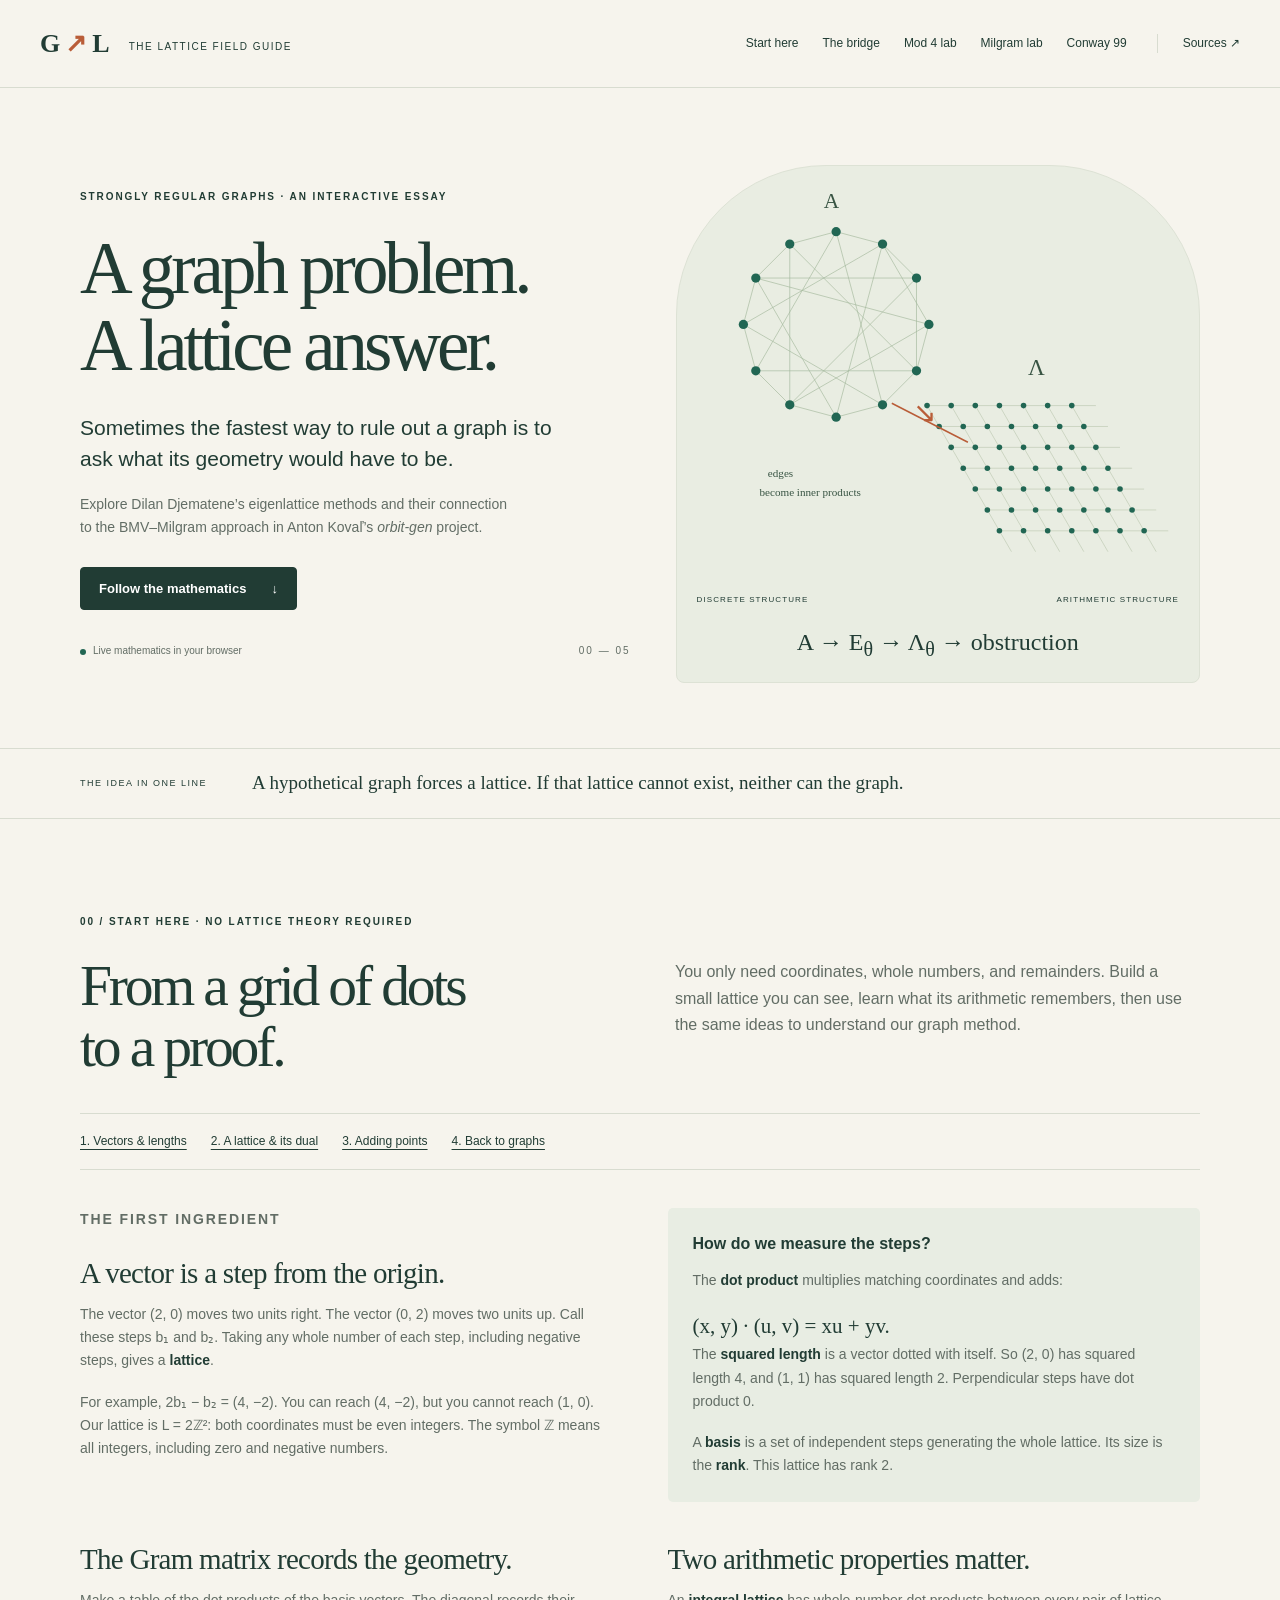
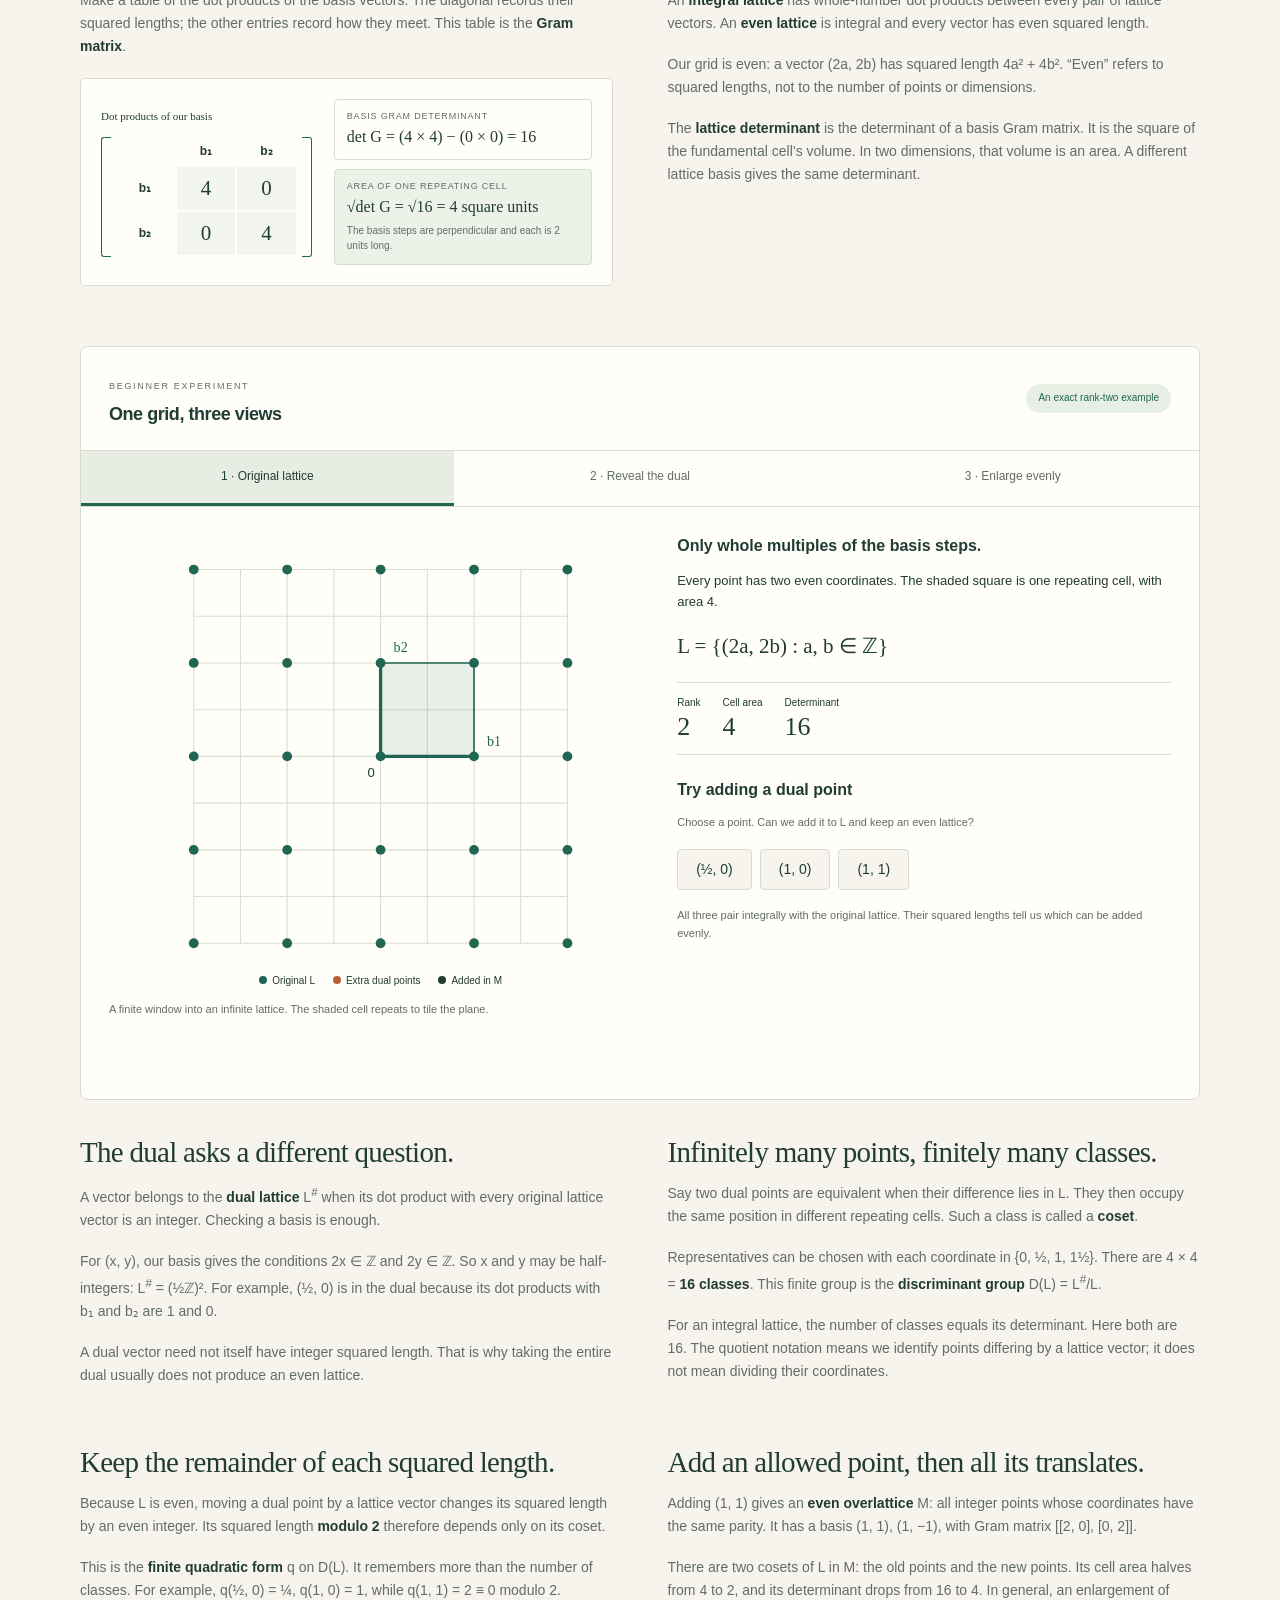
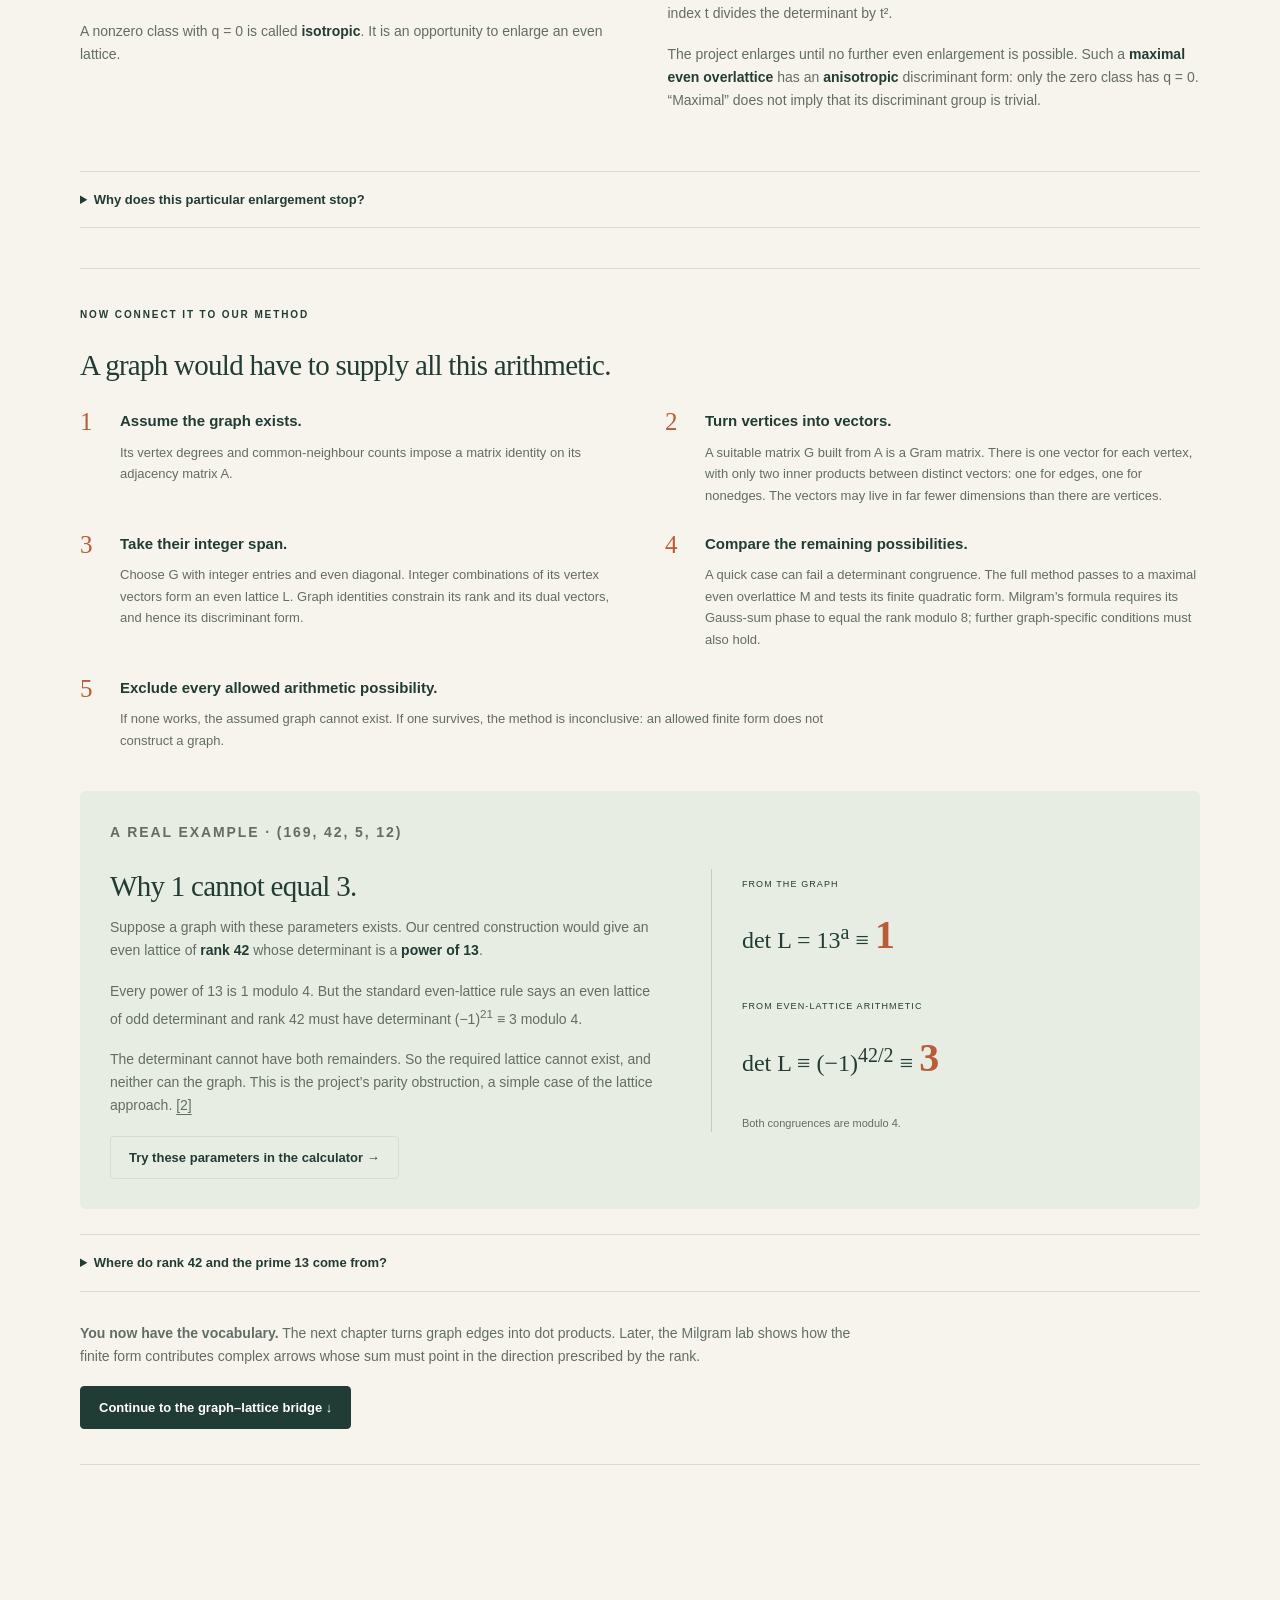
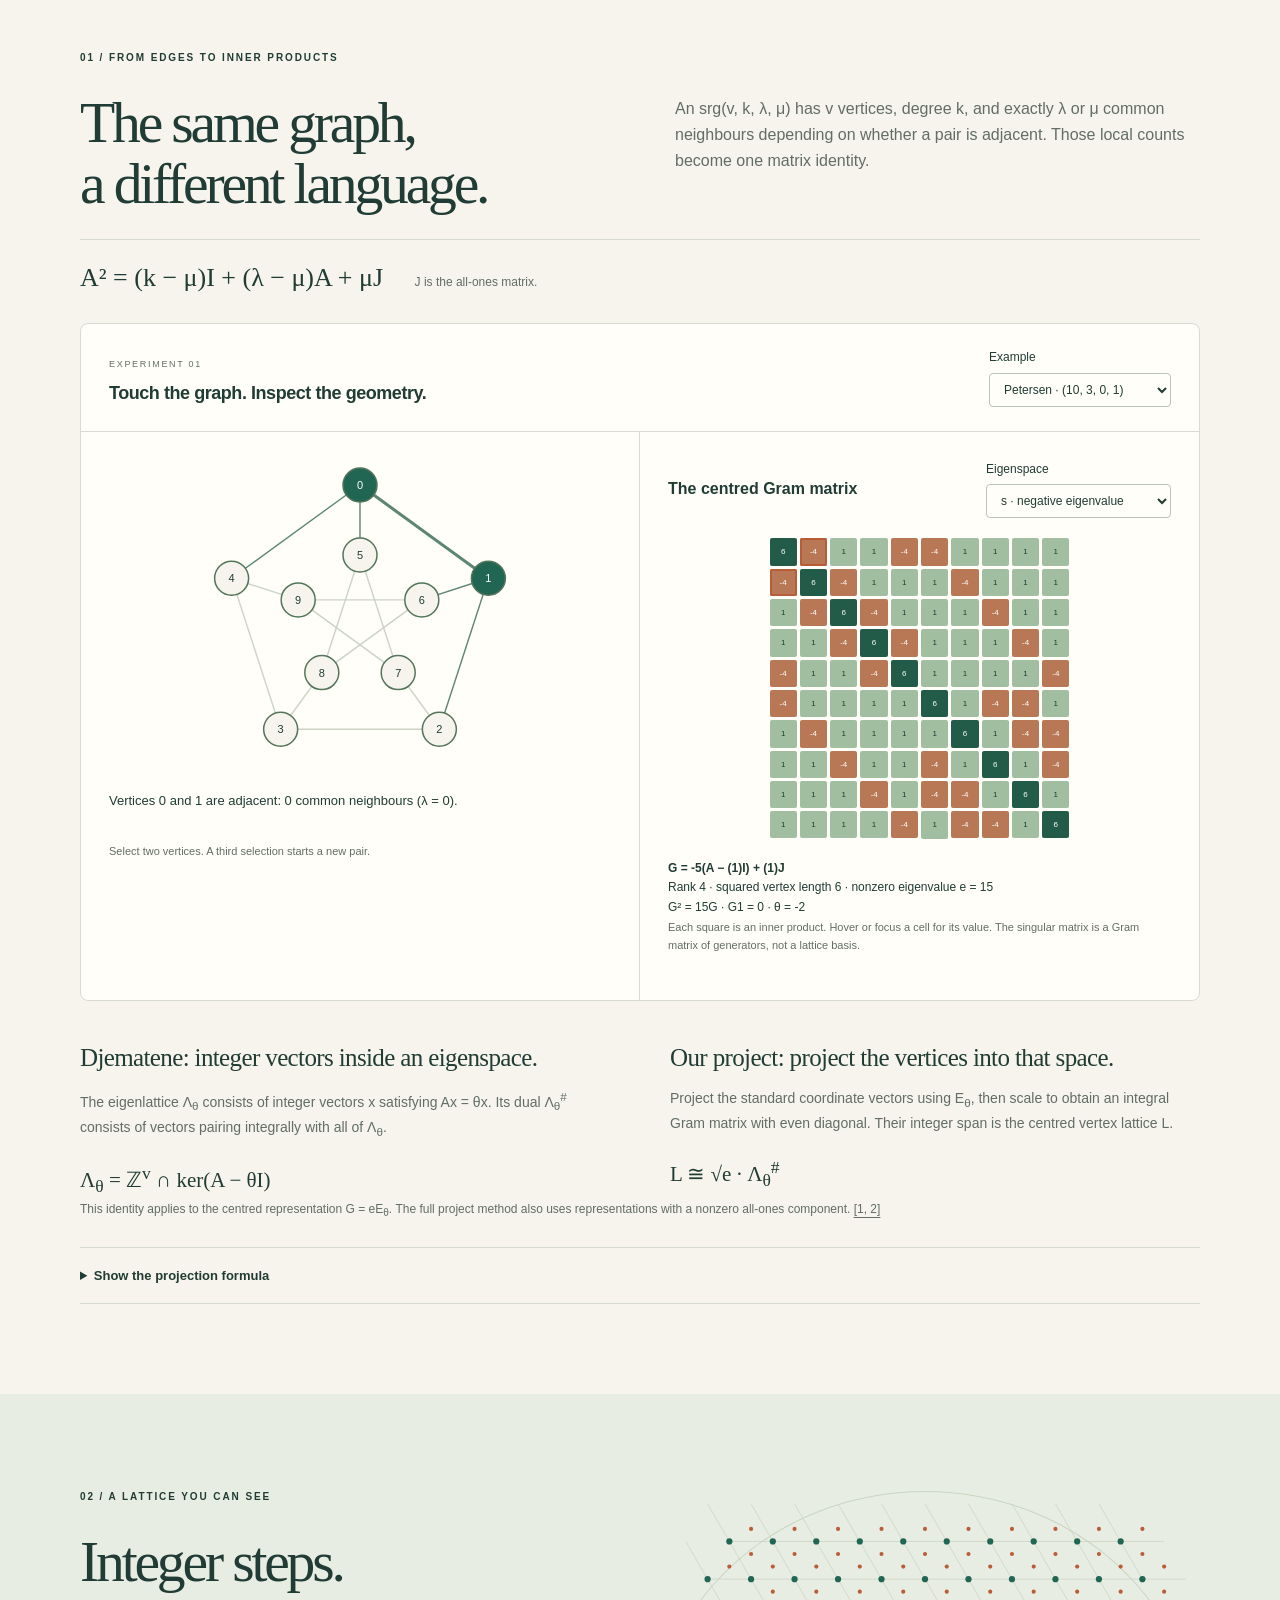
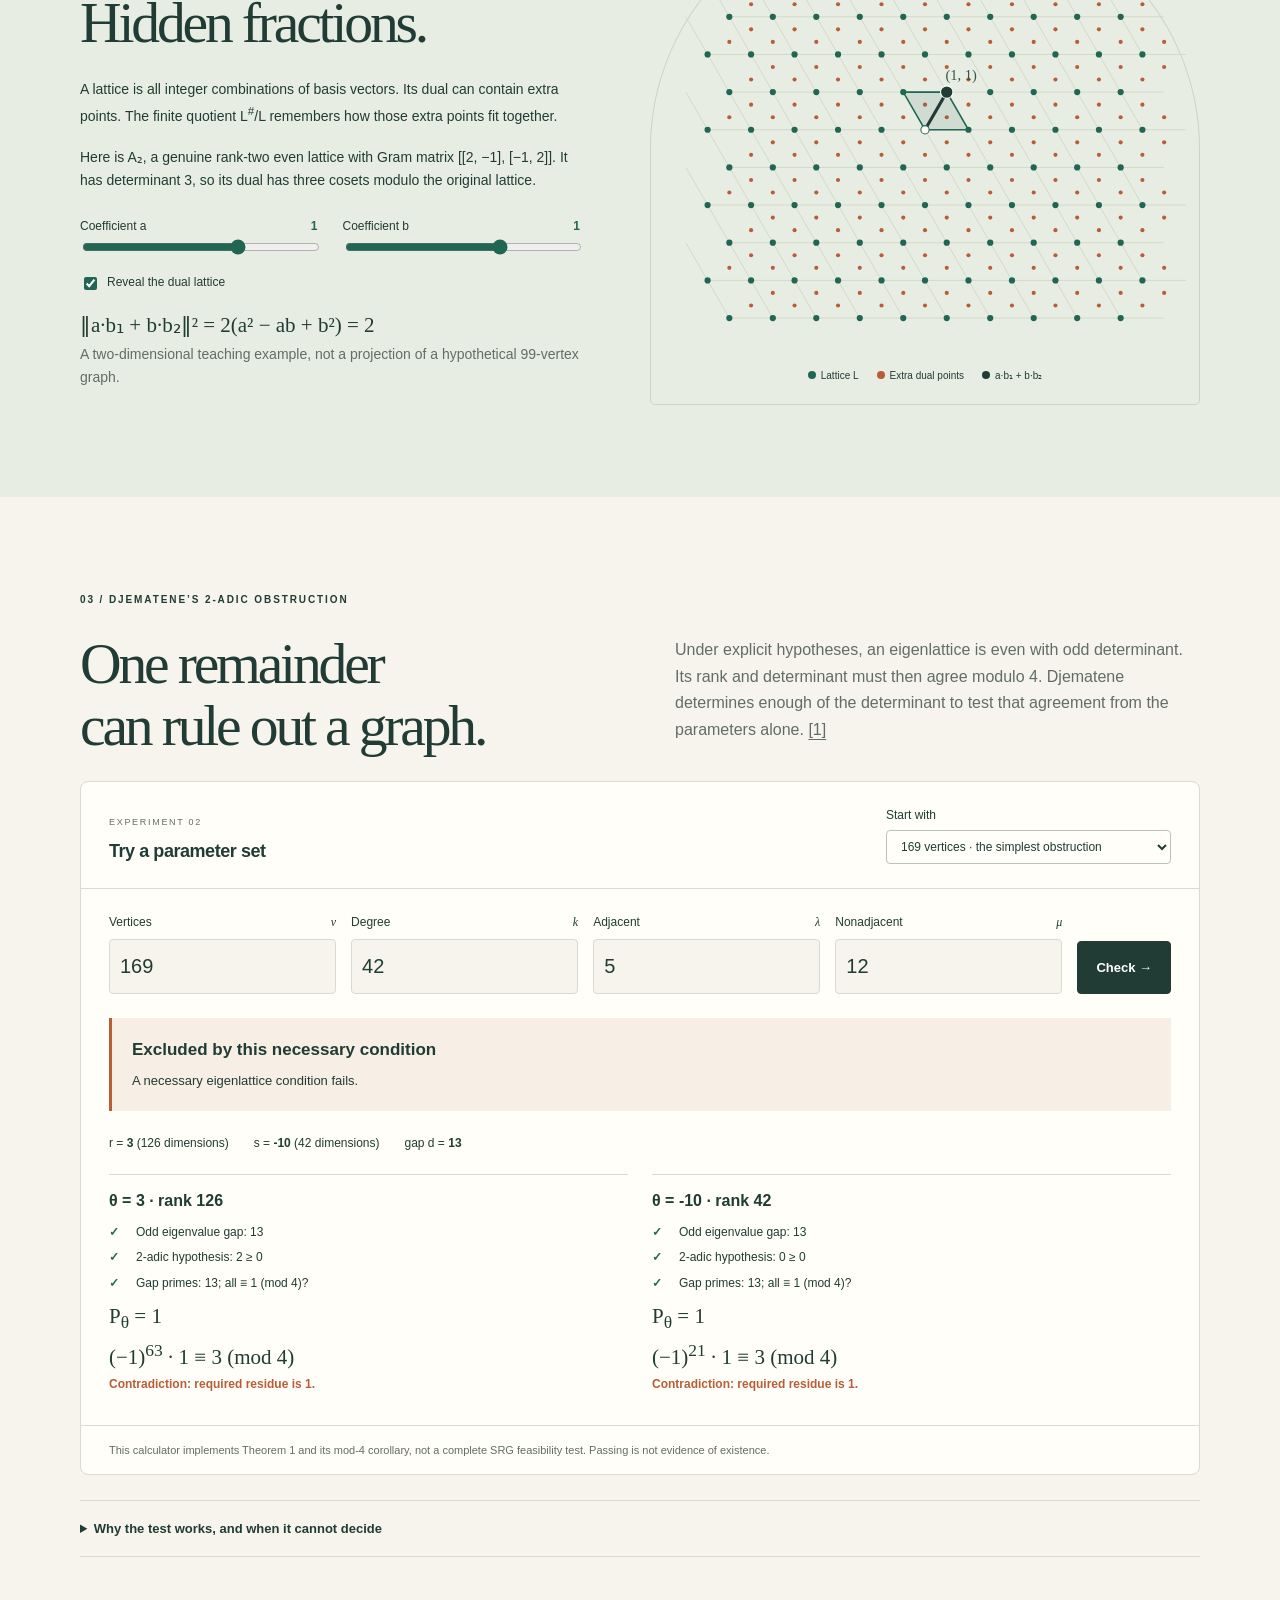
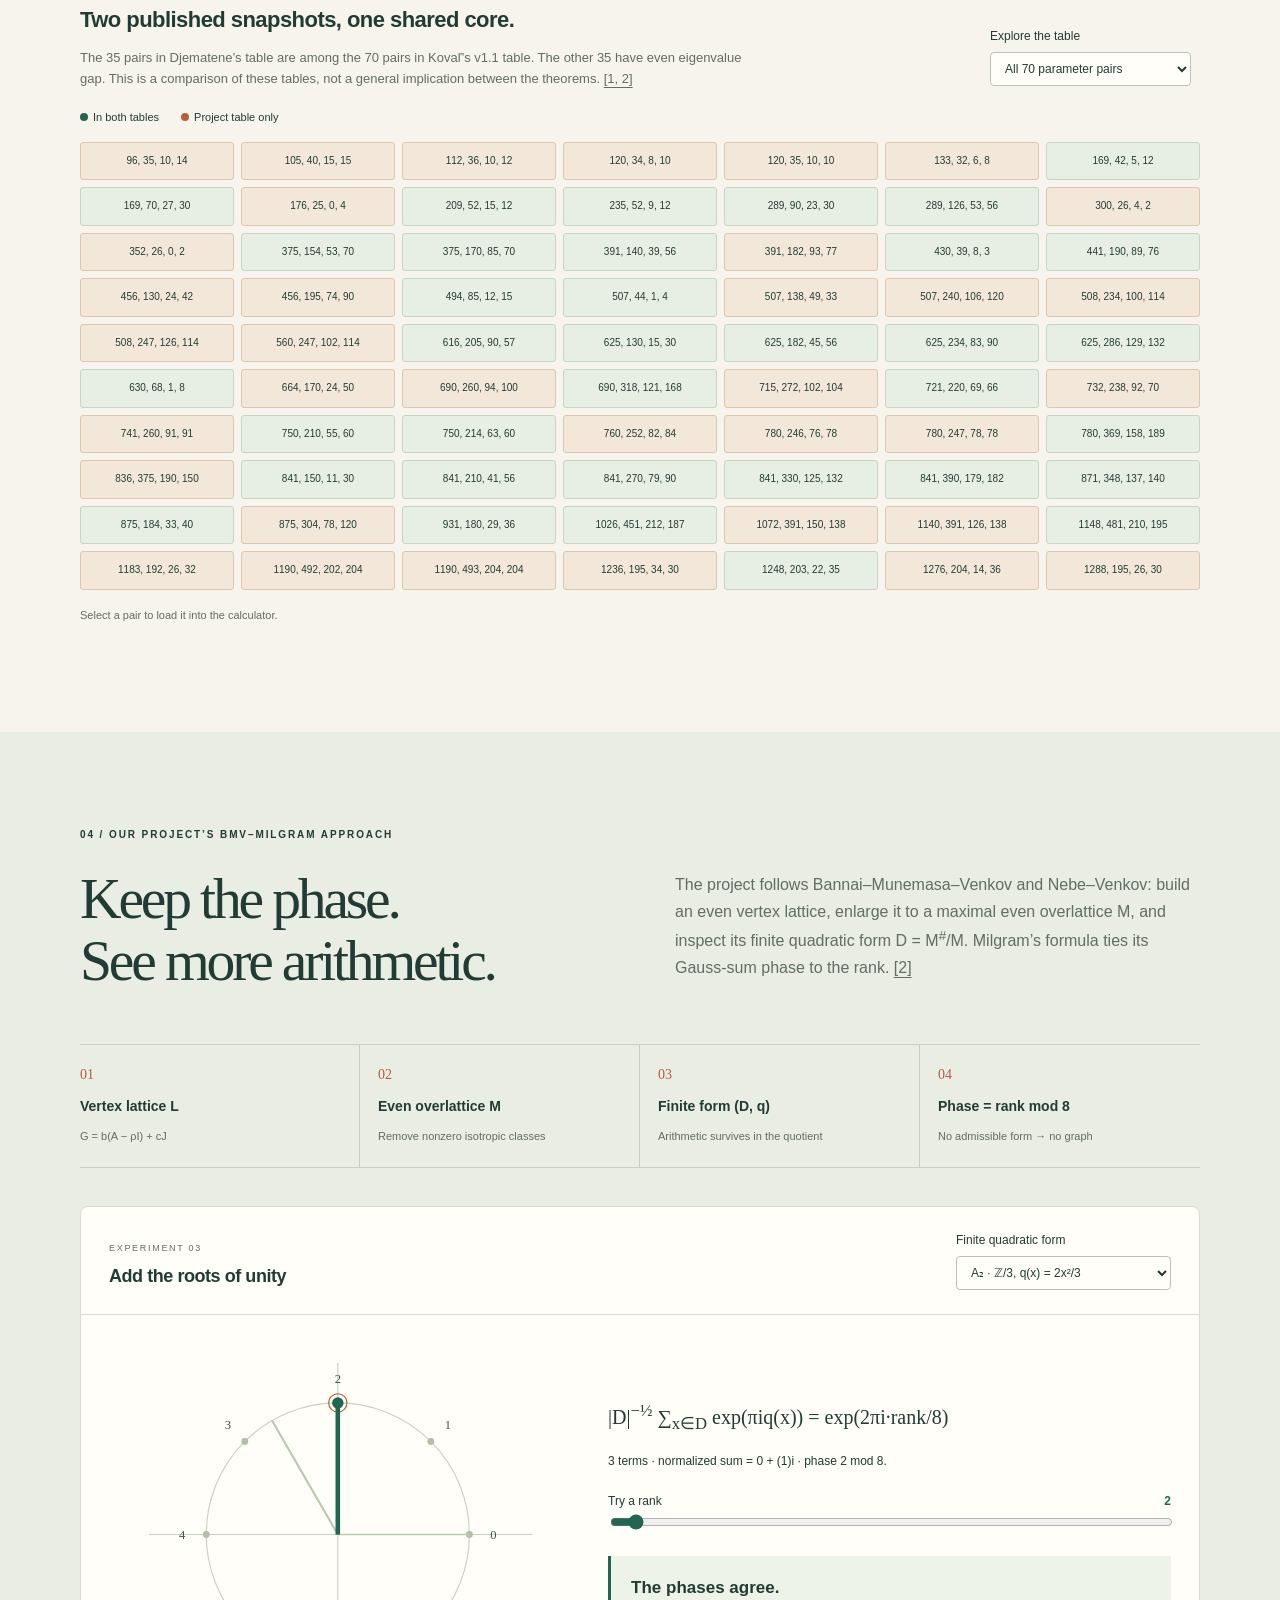
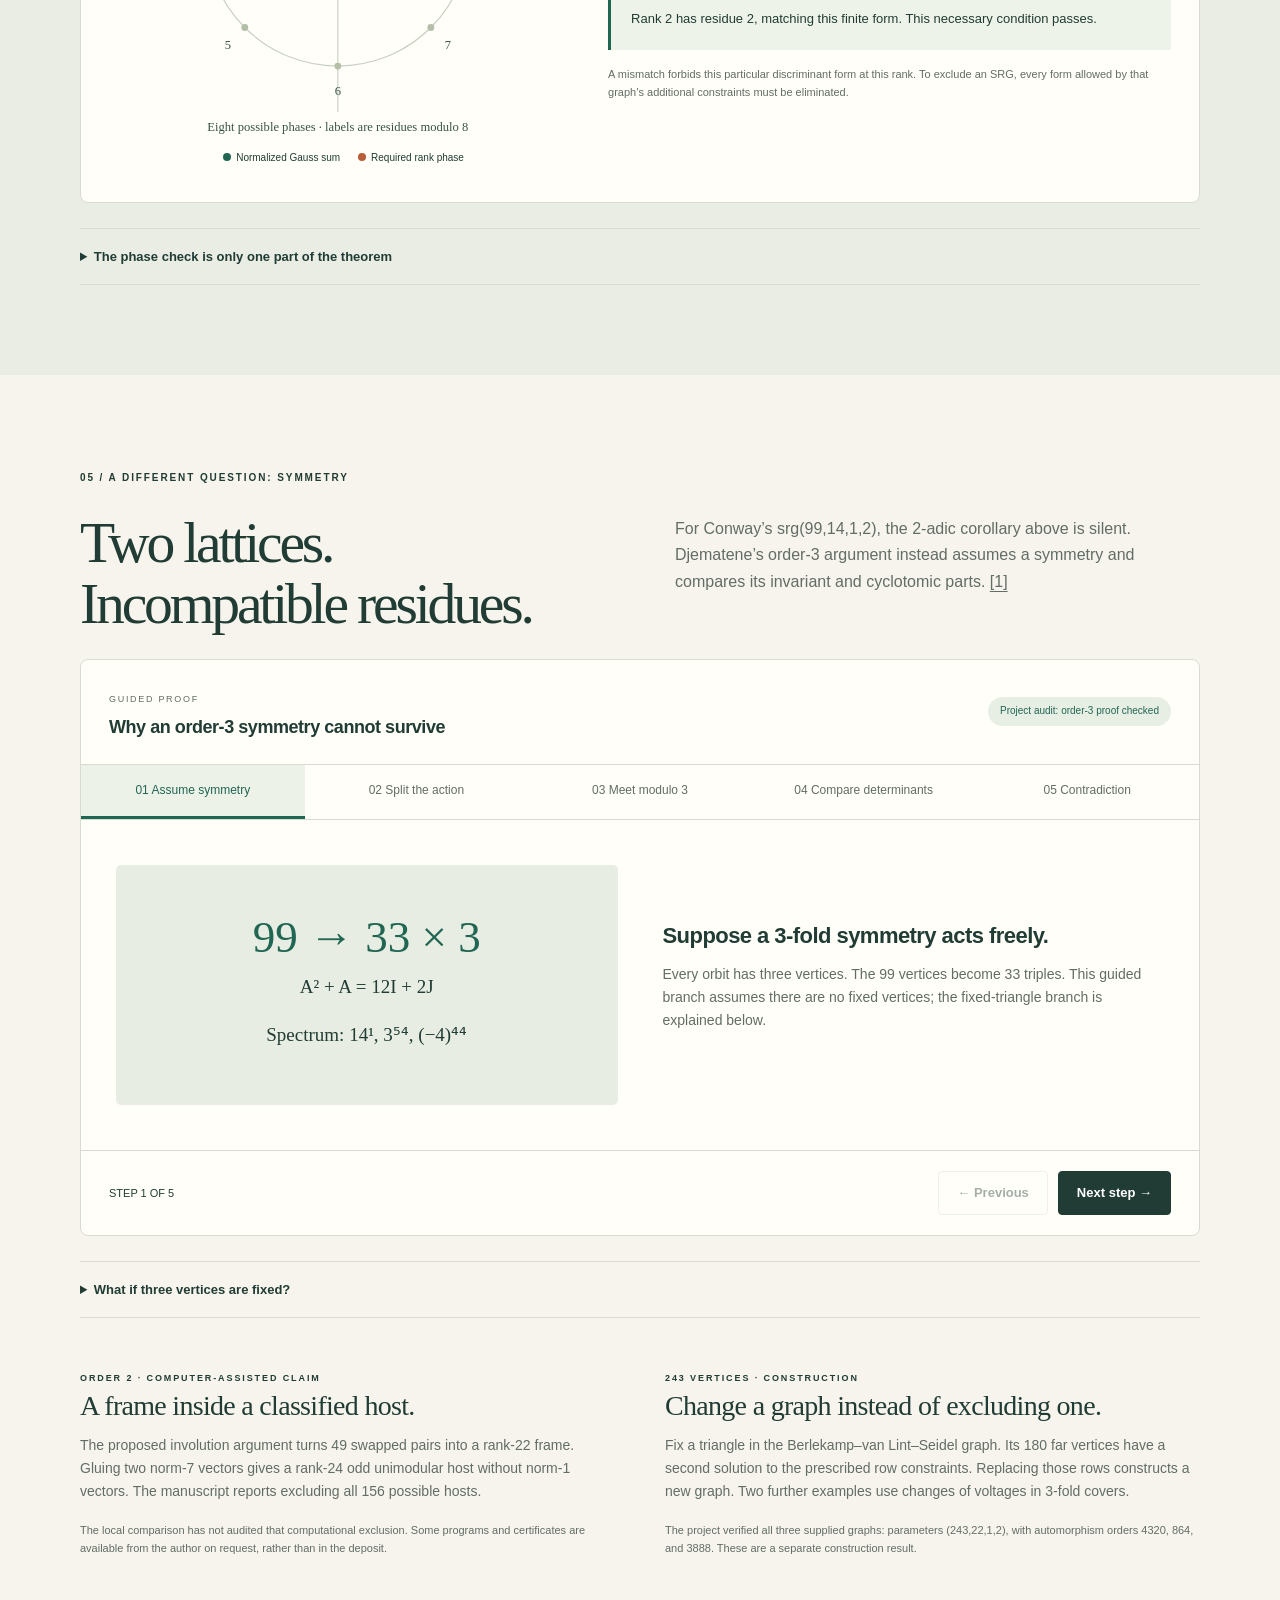
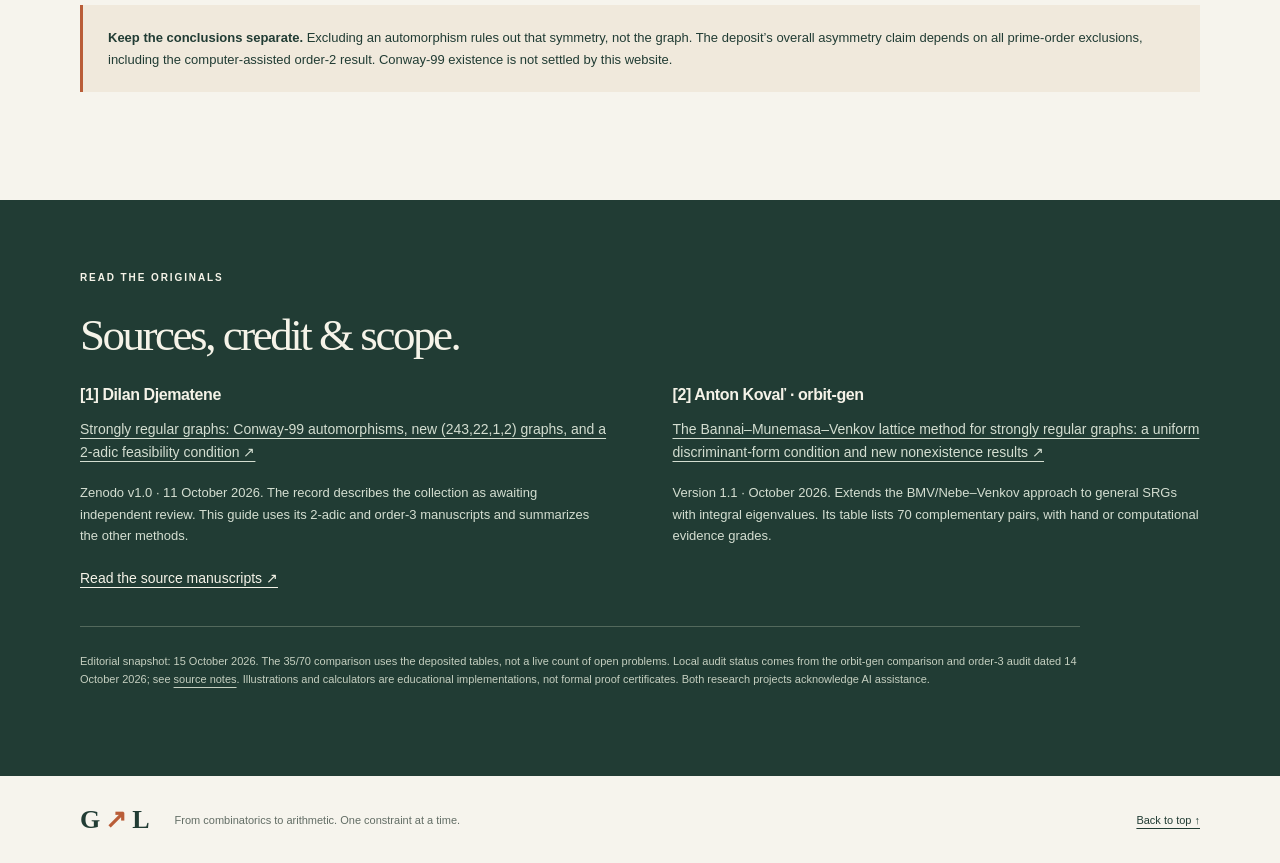
==== commit c0ebbac0: "Improve beginner Gram matrix layout" ====
--- a/index.html
+++ b/index.html
@@ -20,7 +20,7 @@
 <div class="chapter-head"><p class="eyebrow">00 / START HERE · NO LATTICE THEORY REQUIRED</p><h2>From a grid of dots<br>to a proof.</h2><p>You only need coordinates, whole numbers, and remainders. Build a small lattice you can see, learn what its arithmetic remembers, then use the same ideas to understand our graph method.</p></div>
 <div class="beginner-map"><a href="#beginner-vectors">1. Vectors & lengths</a><a href="#beginner-grid">2. A lattice & its dual</a><a href="#beginner-glue">3. Adding points</a><a href="#beginner-method">4. Back to graphs</a></div>
 <div class="beginner-lesson" id="beginner-vectors"><div><p class="eyebrow">THE FIRST INGREDIENT</p><h3>A vector is a step from the origin.</h3><p>The vector (2, 0) moves two units right. The vector (0, 2) moves two units up. Call these steps b₁ and b₂. Taking any whole number of each step, including negative steps, gives a <strong>lattice</strong>.</p><p>For example, 2b₁ − b₂ = (4, −2). You can reach (4, −2), but you cannot reach (1, 0). Our lattice is L = 2ℤ²: both coordinates must be even integers. The symbol ℤ means all integers, including zero and negative numbers.</p></div><div class="beginner-note"><h4>How do we measure the steps?</h4><p>The <strong>dot product</strong> multiplies matching coordinates and adds:</p><div class="formula">(x, y) · (u, v) = xu + yv.</div><p>The <strong>squared length</strong> is a vector dotted with itself. So (2, 0) has squared length 4, and (1, 1) has squared length 2. Perpendicular steps have dot product 0.</p><p>A <strong>basis</strong> is a set of independent steps generating the whole lattice. Its size is the <strong>rank</strong>. This lattice has rank 2.</p></div></div>
-<div class="beginner-lesson"><div><h3>The Gram matrix records the geometry.</h3><p>Make a table of the dot products of the basis vectors. The diagonal records their squared lengths; the other entries record how they meet. This table is the <strong>Gram matrix</strong>.</p><div class="beginner-gram"><table><caption>Dot products of our basis</caption><thead><tr><th scope="col">·</th><th scope="col">b₁</th><th scope="col">b₂</th></tr></thead><tbody><tr><th scope="row">b₁</th><td>4</td><td>0</td></tr><tr><th scope="row">b₂</th><td>0</td><td>4</td></tr></tbody></table><p>det G = 4 × 4 − 0 × 0 = <strong>16</strong><br>Cell area = √16 = <strong>4</strong></p></div></div><div><h3>Two arithmetic properties matter.</h3><p>An <strong>integral lattice</strong> has whole-number dot products between every pair of lattice vectors. An <strong>even lattice</strong> is integral and every vector has even squared length.</p><p>Our grid is even: a vector (2a, 2b) has squared length 4a² + 4b². “Even” refers to squared lengths, not to the number of points or dimensions.</p><p>The <strong>lattice determinant</strong> is the determinant of a basis Gram matrix. It is the square of the fundamental cell’s volume. In two dimensions, that volume is an area. A different lattice basis gives the same determinant.</p></div></div>
+<div class="beginner-lesson"><div><h3>The Gram matrix records the geometry.</h3><p>Make a table of the dot products of the basis vectors. The diagonal records their squared lengths; the other entries record how they meet. This table is the <strong>Gram matrix</strong>.</p><div class="beginner-gram"><div><p class="gram-heading">Dot products of our basis</p><div class="gram-brackets"><table aria-label="Gram matrix G"><thead><tr><th scope="col"></th><th scope="col">b₁</th><th scope="col">b₂</th></tr></thead><tbody><tr><th scope="row">b₁</th><td>4</td><td>0</td></tr><tr><th scope="row">b₂</th><td>0</td><td>4</td></tr></tbody></table></div></div><div class="gram-facts"><div class="gram-fact"><span>Basis Gram determinant</span><strong>det G = (4 × 4) − (0 × 0) = 16</strong></div><div class="gram-fact area-fact"><span>Area of one repeating cell</span><strong>√det G = √16 = 4 square units</strong><small>The basis steps are perpendicular and each is 2 units long.</small></div></div></div></div><div><h3>Two arithmetic properties matter.</h3><p>An <strong>integral lattice</strong> has whole-number dot products between every pair of lattice vectors. An <strong>even lattice</strong> is integral and every vector has even squared length.</p><p>Our grid is even: a vector (2a, 2b) has squared length 4a² + 4b². “Even” refers to squared lengths, not to the number of points or dimensions.</p><p>The <strong>lattice determinant</strong> is the determinant of a basis Gram matrix. It is the square of the fundamental cell’s volume. In two dimensions, that volume is an area. A different lattice basis gives the same determinant.</p></div></div>
 <div id="beginner-grid" class="lab beginner-lab"><div class="lab-bar"><div><span class="lab-number">BEGINNER EXPERIMENT</span><h3>One grid, three views</h3></div><span class="badge">An exact rank-two example</span></div><div class="beginner-views" role="group" aria-label="Lattice view"><button type="button" data-beginner-view="lattice" aria-pressed="true">1 · Original lattice</button><button type="button" data-beginner-view="dual" aria-pressed="false">2 · Reveal the dual</button><button type="button" data-beginner-view="overlattice" aria-pressed="false">3 · Enlarge evenly</button></div><div class="beginner-lab-body"><div><svg id="beginner-svg" viewBox="0 0 500 380" role="img" aria-label="The even square lattice, its dual, and an even overlattice"></svg><div class="legend"><span><i class="key teal"></i>Original L</span><span><i class="key orange"></i>Extra dual points</span><span><i class="key ink"></i>Added in M</span></div><p class="hint">A finite window into an infinite lattice. The shaded cell repeats to tile the plane.</p></div><div><div id="beginner-view-copy" aria-live="polite"><h4>Only whole multiples of the basis steps.</h4><p>Every point has two even coordinates. The shaded square is one repeating cell, with area 4.</p><div class="formula">L = {(2a, 2b) : a, b ∈ ℤ}</div></div><div class="beginner-stats" id="beginner-stats"><span>Rank <strong>2</strong></span><span>Cell area <strong>4</strong></span><span>Determinant <strong>16</strong></span></div><h4>Try adding a dual point</h4><p class="hint">Choose a point. Can we add it to L and keep an even lattice?</p><div class="candidate-buttons" role="group" aria-label="Candidate dual point"><button type="button" data-beginner-point="half" aria-pressed="false">(½, 0)</button><button type="button" data-beginner-point="unit" aria-pressed="false">(1, 0)</button><button type="button" data-beginner-point="diagonal" aria-pressed="false">(1, 1)</button></div><div id="beginner-candidate" aria-live="polite"><p class="hint">All three pair integrally with the original lattice. Their squared lengths tell us which can be added evenly.</p></div></div></div></div>
 <div class="beginner-lesson"><div><h3>The dual asks a different question.</h3><p>A vector belongs to the <strong>dual lattice</strong> L<sup>#</sup> when its dot product with every original lattice vector is an integer. Checking a basis is enough.</p><p>For (x, y), our basis gives the conditions 2x ∈ ℤ and 2y ∈ ℤ. So x and y may be half-integers: L<sup>#</sup> = (½ℤ)². For example, (½, 0) is in the dual because its dot products with b₁ and b₂ are 1 and 0.</p><p>A dual vector need not itself have integer squared length. That is why taking the entire dual usually does not produce an even lattice.</p></div><div><h3>Infinitely many points, finitely many classes.</h3><p>Say two dual points are equivalent when their difference lies in L. They then occupy the same position in different repeating cells. Such a class is called a <strong>coset</strong>.</p><p>Representatives can be chosen with each coordinate in {0, ½, 1, 1½}. There are 4 × 4 = <strong>16 classes</strong>. This finite group is the <strong>discriminant group</strong> D(L) = L<sup>#</sup>/L.</p><p>For an integral lattice, the number of classes equals its determinant. Here both are 16. The quotient notation means we identify points differing by a lattice vector; it does not mean dividing their coordinates.</p></div></div>
 <div class="beginner-lesson" id="beginner-glue"><div><h3>Keep the remainder of each squared length.</h3><p>Because L is even, moving a dual point by a lattice vector changes its squared length by an even integer. Its squared length <strong>modulo 2</strong> therefore depends only on its coset.</p><p>This is the <strong>finite quadratic form</strong> q on D(L). It remembers more than the number of classes. For example, q(½, 0) = ¼, q(1, 0) = 1, while q(1, 1) = 2 ≡ 0 modulo 2.</p><p>A nonzero class with q = 0 is called <strong>isotropic</strong>. It is an opportunity to enlarge an even lattice.</p></div><div><h3>Add an allowed point, then all its translates.</h3><p>Adding (1, 1) gives an <strong>even overlattice</strong> M: all integer points whose coordinates have the same parity. It has a basis (1, 1), (1, −1), with Gram matrix [[2, 0], [0, 2]].</p><p>There are two cosets of L in M: the old points and the new points. Its cell area halves from 4 to 2, and its determinant drops from 16 to 4. In general, an enlargement of index t divides the determinant by t².</p><p>The project enlarges until no further even enlargement is possible. Such a <strong>maximal even overlattice</strong> has an <strong>anisotropic</strong> discriminant form: only the zero class has q = 0. “Maximal” does not imply that its discriminant group is trivial.</p></div></div>
--- a/style.css
+++ b/style.css
@@ -8,3 +8,8 @@
 .beginner-map{display:flex;flex-wrap:wrap;gap:12px 24px;border-top:1px solid var(--line);border-bottom:1px solid var(--line);padding:18px 0;margin:10px 0 38px}.beginner-map a{font-size:12px}.beginner-lesson{display:grid;grid-template-columns:1fr 1fr;gap:55px;margin:35px 0 40px;scroll-margin-top:25px}.beginner-lesson h3,.beginner-method>h3,.beginner-example h3{font:29px/1.2 var(--serif);letter-spacing:-.025em}.beginner-lesson p,.beginner-example p{font-size:14px;color:var(--muted)}.beginner-lesson strong,.beginner-example strong{color:var(--ink)}.beginner-note{background:var(--pale);padding:25px;border-radius:5px}.beginner-note h4{margin-bottom:13px}.beginner-note p:last-child{margin-bottom:0}.beginner-gram{display:flex;gap:28px;align-items:center;flex-wrap:wrap}.beginner-gram table{border-collapse:collapse;text-align:center;font:20px var(--serif);background:var(--white)}.beginner-gram caption{font:11px var(--sans);color:var(--muted);padding:8px 0;text-align:left}.beginner-gram td,.beginner-gram th{padding:9px 18px;border:1px solid var(--line)}.beginner-gram p{margin:0;font:16px/1.8 var(--serif)}.beginner-lab{scroll-margin-top:25px}.beginner-views{display:flex;border-bottom:1px solid var(--line)}.beginner-views button{flex:1;border:0;border-bottom:3px solid transparent;background:var(--white);padding:16px 8px;color:var(--muted);font-size:12px}.beginner-views button[aria-pressed=true]{background:var(--pale);border-bottom-color:var(--teal);color:var(--ink)}.beginner-lab-body{display:grid;grid-template-columns:1.1fr 1fr;gap:25px;padding:28px;align-items:start}.beginner-lab-body svg{width:100%;margin-top:15px}.beginner-lab-body p{font-size:13px}.beginner-lab-body .hint{font-size:11px}.beginner-lab-body h4{margin:0 0 12px}.beginner-stats{display:flex;gap:22px;border-top:1px solid var(--line);border-bottom:1px solid var(--line);margin:18px 0 24px;padding:12px 0;font-size:10px}.beginner-stats strong{display:block;font:26px var(--serif)}.candidate-buttons{display:flex;gap:8px}.candidate-buttons button{padding:8px 18px;background:var(--paper);border:1px solid var(--line);border-radius:4px;color:var(--ink);font-size:14px}.candidate-buttons button[aria-pressed=true]{background:var(--ink);color:var(--white)}#beginner-candidate{min-height:165px;margin-top:16px}#beginner-candidate .verdict{margin:0;padding:15px}#beginner-candidate h4{font-size:15px;margin-bottom:8px}#beginner-candidate .candidate-norm{margin-top:10px;font:15px var(--serif)}.beginner-method{border-top:1px solid var(--line);padding-top:38px;margin-top:40px;scroll-margin-top:25px}.beginner-chain{counter-reset:beginner;list-style:none;padding:0;margin:25px 0 40px;display:grid;grid-template-columns:1fr 1fr;gap:25px 50px}.beginner-chain li{counter-increment:beginner;position:relative;padding-left:40px}.beginner-chain li:before{content:counter(beginner);position:absolute;left:0;top:0;font:25px var(--serif);color:var(--orange)}.beginner-chain strong{font-size:15px}.beginner-chain p{font-size:13px;color:var(--muted);margin:7px 0 0}.beginner-chain li:last-child{grid-column:1/-1;max-width:750px}.beginner-example{display:grid;grid-template-columns:1.2fr 1fr;gap:50px;background:var(--pale);padding:30px;border-radius:6px}.beginner-contradiction{align-self:center;border-left:1px solid #c1cfb8;padding-left:30px}.beginner-contradiction>span{font-size:9px;letter-spacing:1.1px}.beginner-contradiction>div{font:24px/1.6 var(--serif);margin:8px 0 24px}.beginner-contradiction strong{font-size:40px;color:var(--orange)}.beginner-contradiction p{font-size:11px;margin:0}.beginner-exit{border-bottom:1px solid var(--line);padding:30px 0 35px}.beginner-exit p{max-width:800px;font-size:14px;color:var(--muted)}
 @media(max-width:1000px){.beginner-lesson{gap:30px}.beginner-example{gap:25px}.beginner-lab-body{padding:22px;gap:20px}.beginner-contradiction{padding-left:22px}}
 @media(max-width:700px){nav{flex-wrap:wrap;justify-content:flex-start;gap:8px 18px}.beginner-lesson,.beginner-lab-body,.beginner-chain,.beginner-example{grid-template-columns:1fr}.beginner-lesson{gap:20px;margin:28px 0}.beginner-map{gap:10px 18px}.beginner-map a{font-size:11px}.beginner-lab-body{padding:18px;gap:15px}.beginner-views button{font-size:11px;padding:13px 4px}.beginner-lab-body svg{max-height:280px}.beginner-stats{justify-content:space-between}.beginner-example{padding:23px}.beginner-contradiction{padding-left:0;padding-top:22px;border-left:0;border-top:1px solid #c1cfb8}.beginner-chain{gap:23px}.beginner-chain li:last-child{grid-column:auto}#beginner-candidate{min-height:0}.beginner-gram{gap:20px}.candidate-buttons button{flex:1;padding:8px 10px}}
+
+/* Give the worked Gram matrix and its geometric consequence distinct, legible space. */
+.beginner-gram{display:grid;grid-template-columns:minmax(155px,.9fr) minmax(215px,1.1fr);gap:22px;align-items:center;background:var(--white);border:1px solid var(--line);border-radius:5px;padding:20px;margin:20px 0}.gram-heading{font-size:11px!important;font-weight:600;color:var(--ink)!important;margin:0 0 10px!important}.gram-brackets{position:relative;padding:0 14px}.gram-brackets:before,.gram-brackets:after{content:"";position:absolute;top:0;bottom:0;width:9px;border:1.5px solid var(--teal);pointer-events:none}.gram-brackets:before{left:0;border-right:0;border-radius:3px 0 0 3px}.gram-brackets:after{right:0;border-left:0;border-radius:0 3px 3px 0}.beginner-gram table{width:100%;min-width:0;border-collapse:collapse;table-layout:fixed;background:transparent;font:21px var(--serif)}.beginner-gram caption{caption-side:bottom;text-align:left;color:var(--muted);font:10px var(--sans);padding-top:9px}.beginner-gram th{font:12px var(--sans);font-weight:600;padding:7px 4px;text-align:center;background:transparent;border:0}.beginner-gram td{font:21px var(--serif);padding:9px 4px;text-align:center;background:#f3f5ef;border:2px solid var(--white);border-radius:3px}.gram-facts{display:grid;gap:9px}.gram-fact{border:1px solid var(--line);border-radius:4px;padding:11px 12px;background:#fffefa}.gram-fact span{display:block;color:var(--muted);font:9px var(--sans);letter-spacing:.8px;text-transform:uppercase;margin-bottom:5px}.gram-fact strong{display:block;font:16px/1.4 var(--serif);overflow-wrap:anywhere}.gram-fact small{display:block;color:var(--muted);font:10px/1.5 var(--sans);margin-top:4px}.area-fact{background:#edf2e9;border-color:#d2ddcd}
+@media(max-width:1000px) and (min-width:701px){.beginner-gram{grid-template-columns:1fr;gap:12px;padding:16px}.gram-brackets{max-width:240px}.gram-facts{grid-template-columns:1fr}.gram-fact strong{font-size:15px}}
+@media(max-width:700px){.beginner-gram{grid-template-columns:1fr;gap:12px;padding:16px}.gram-brackets{max-width:240px}.gram-facts{grid-template-columns:1fr}.beginner-gram th{padding:6px 3px}.beginner-gram td{padding:8px 3px}}
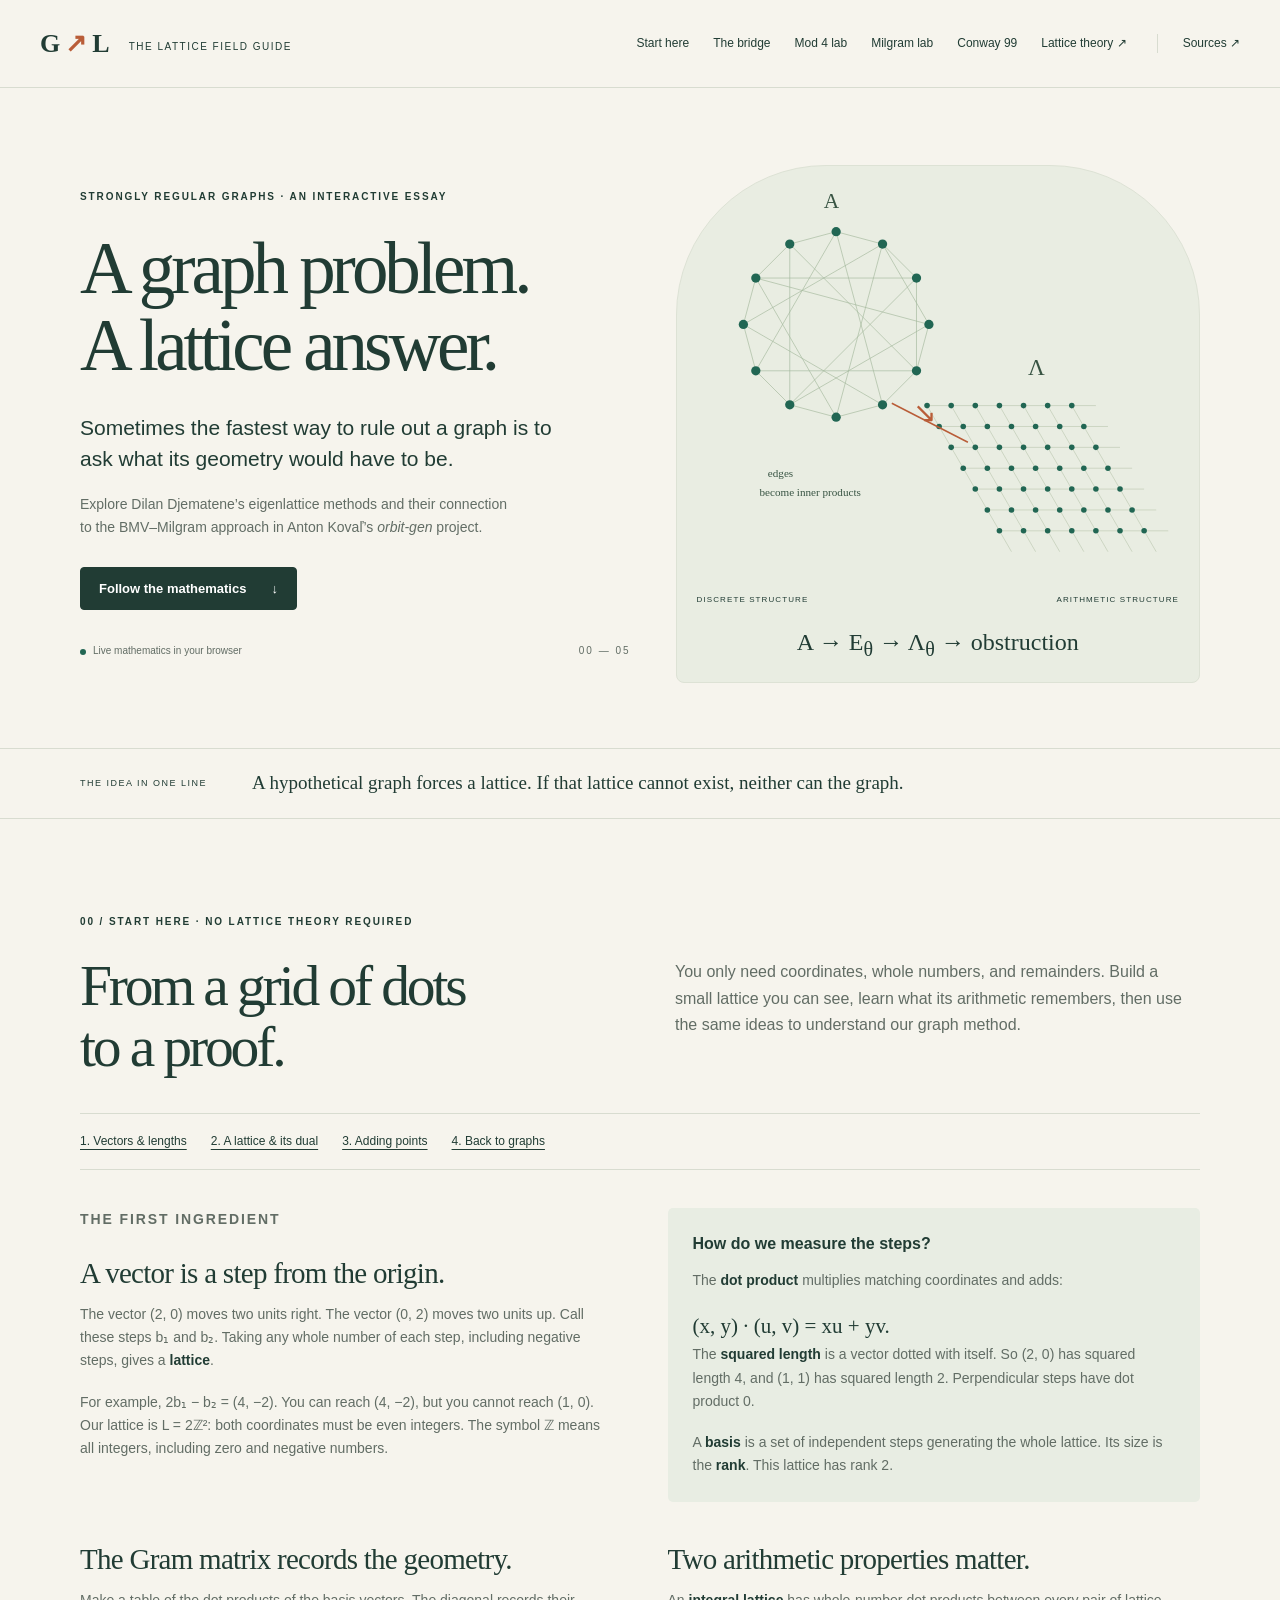
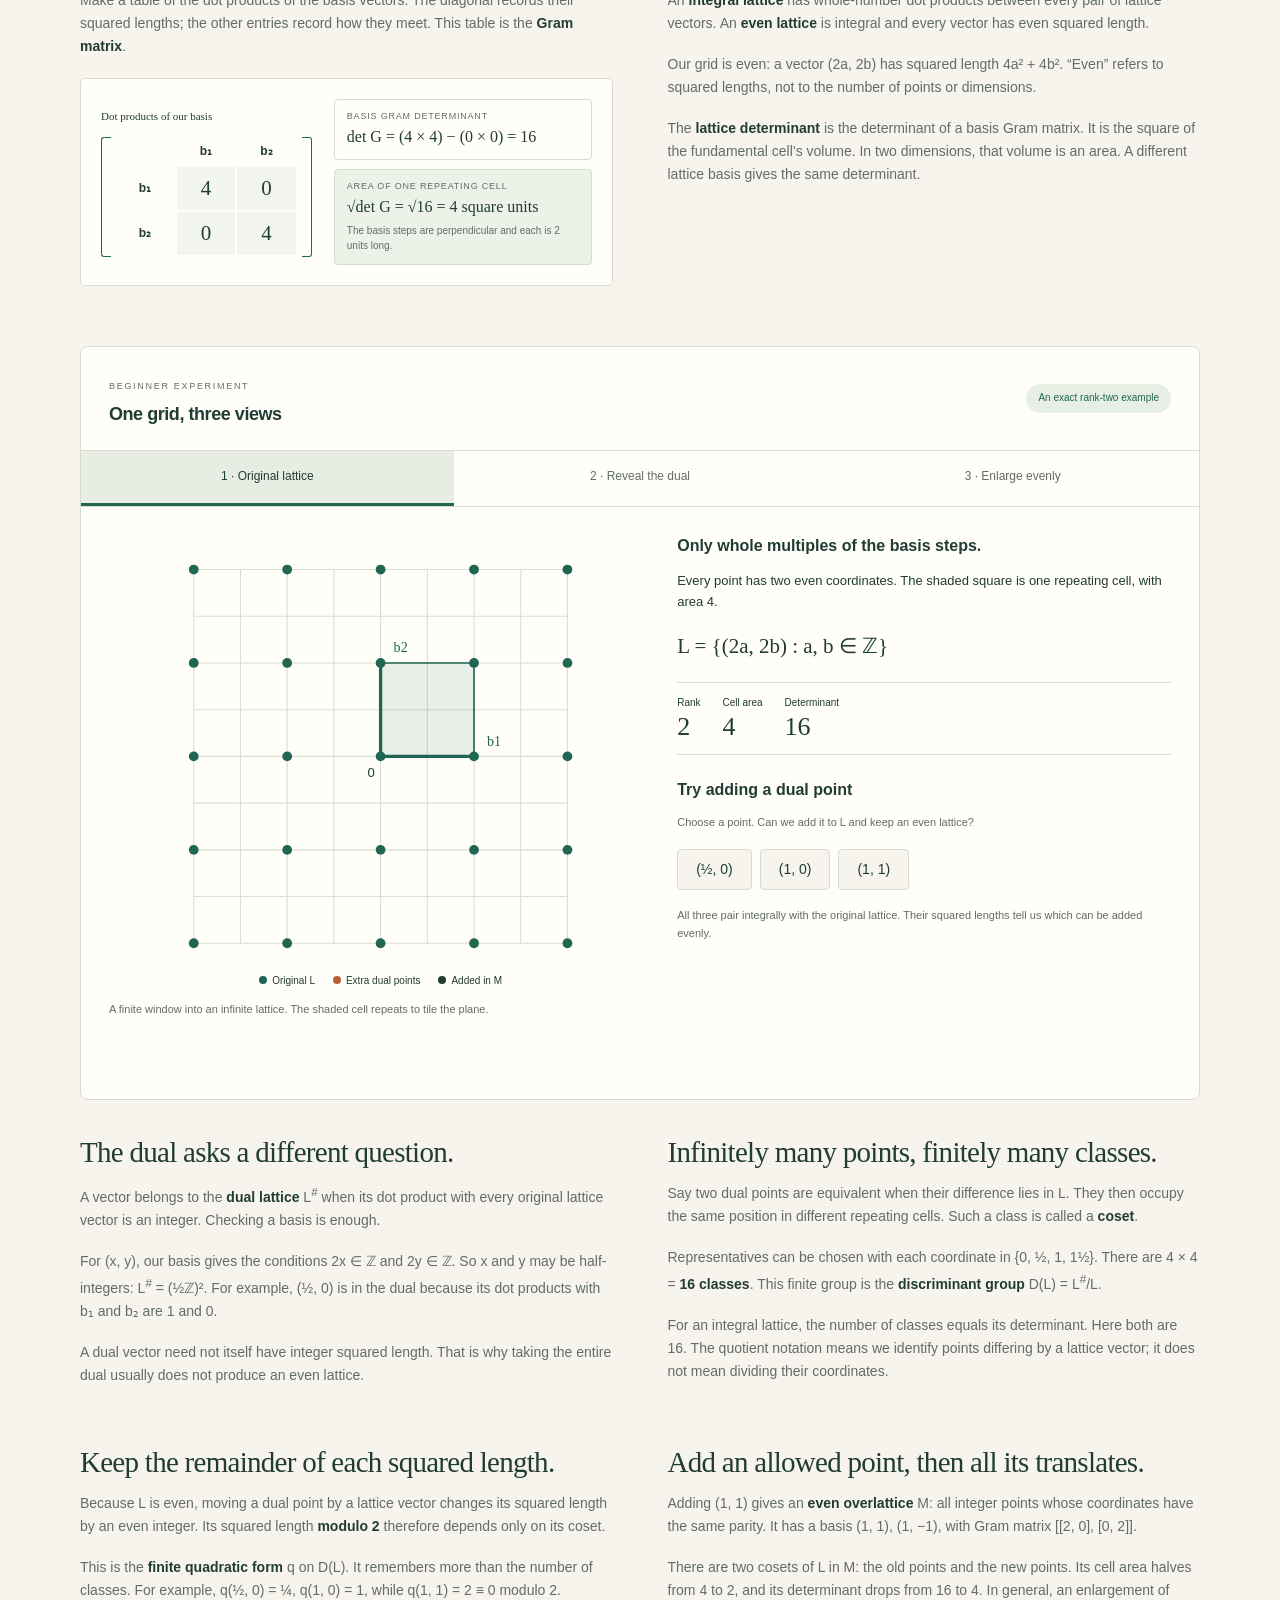
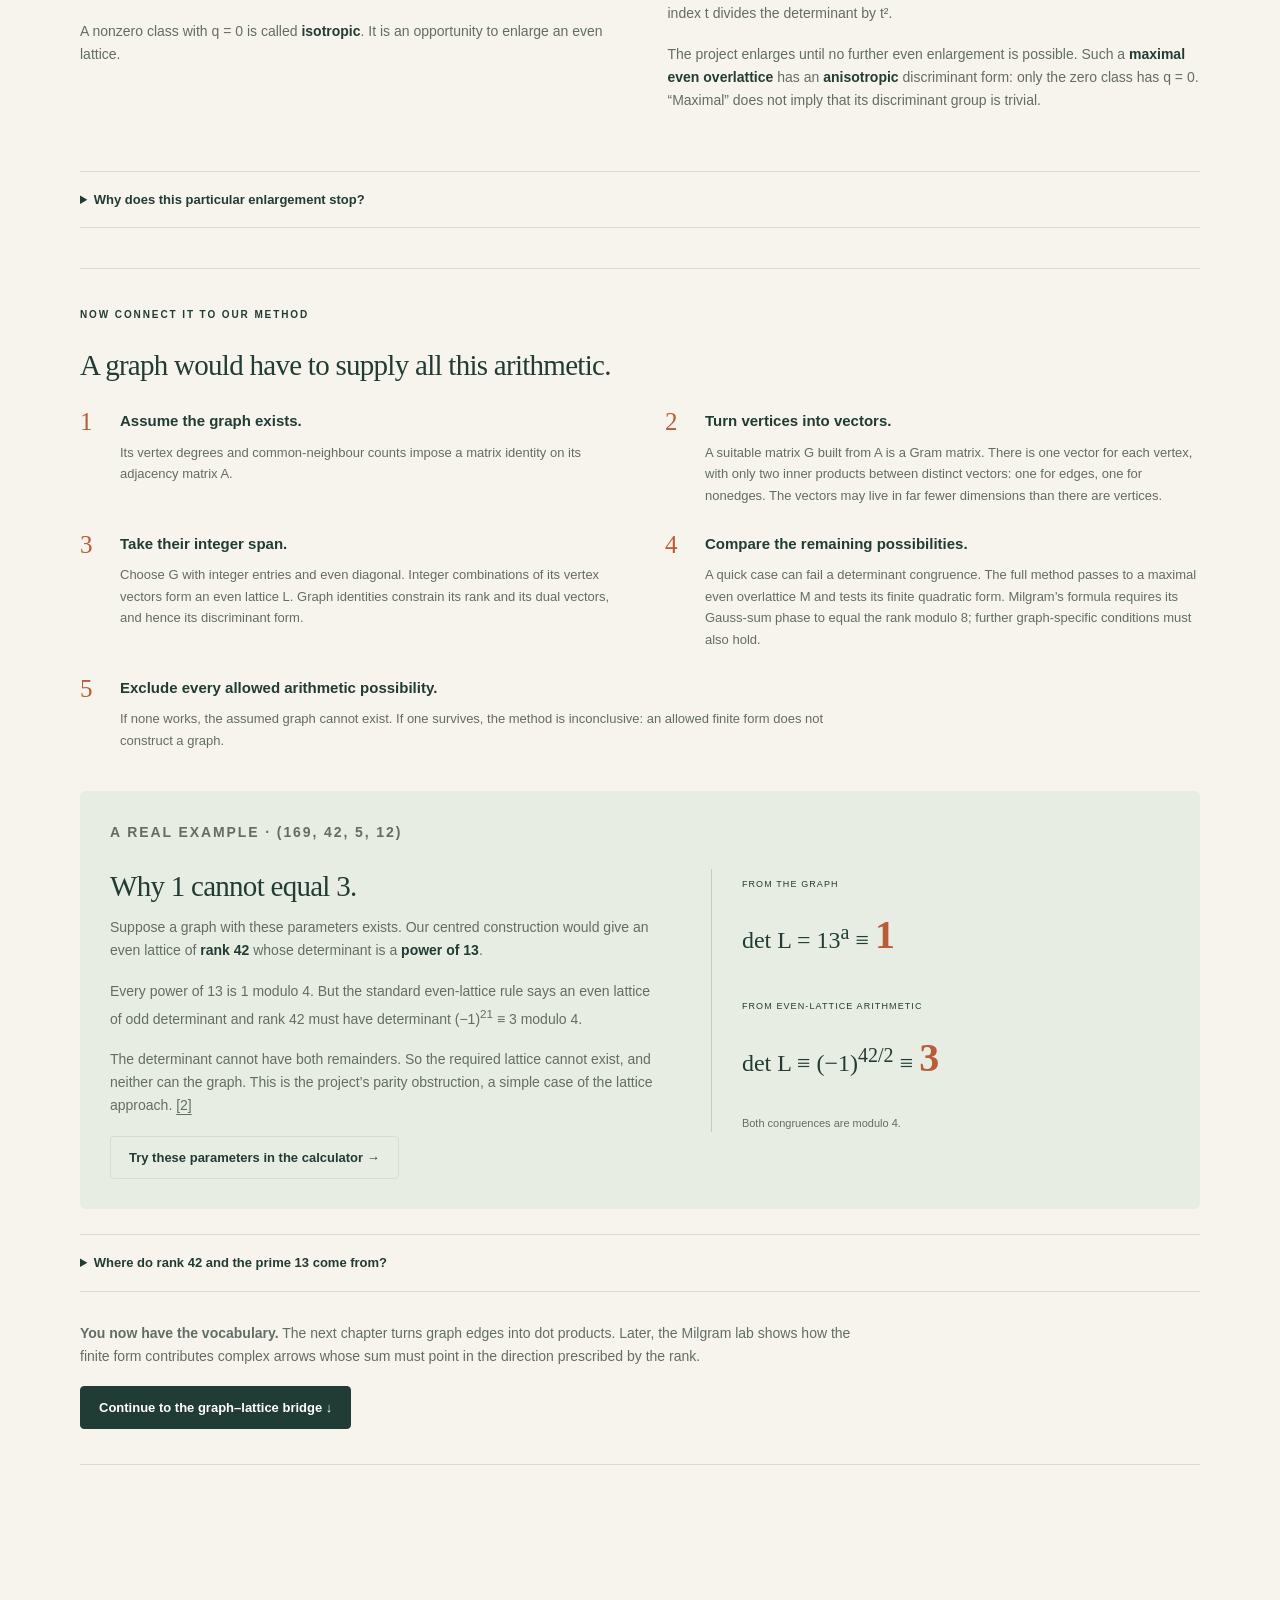
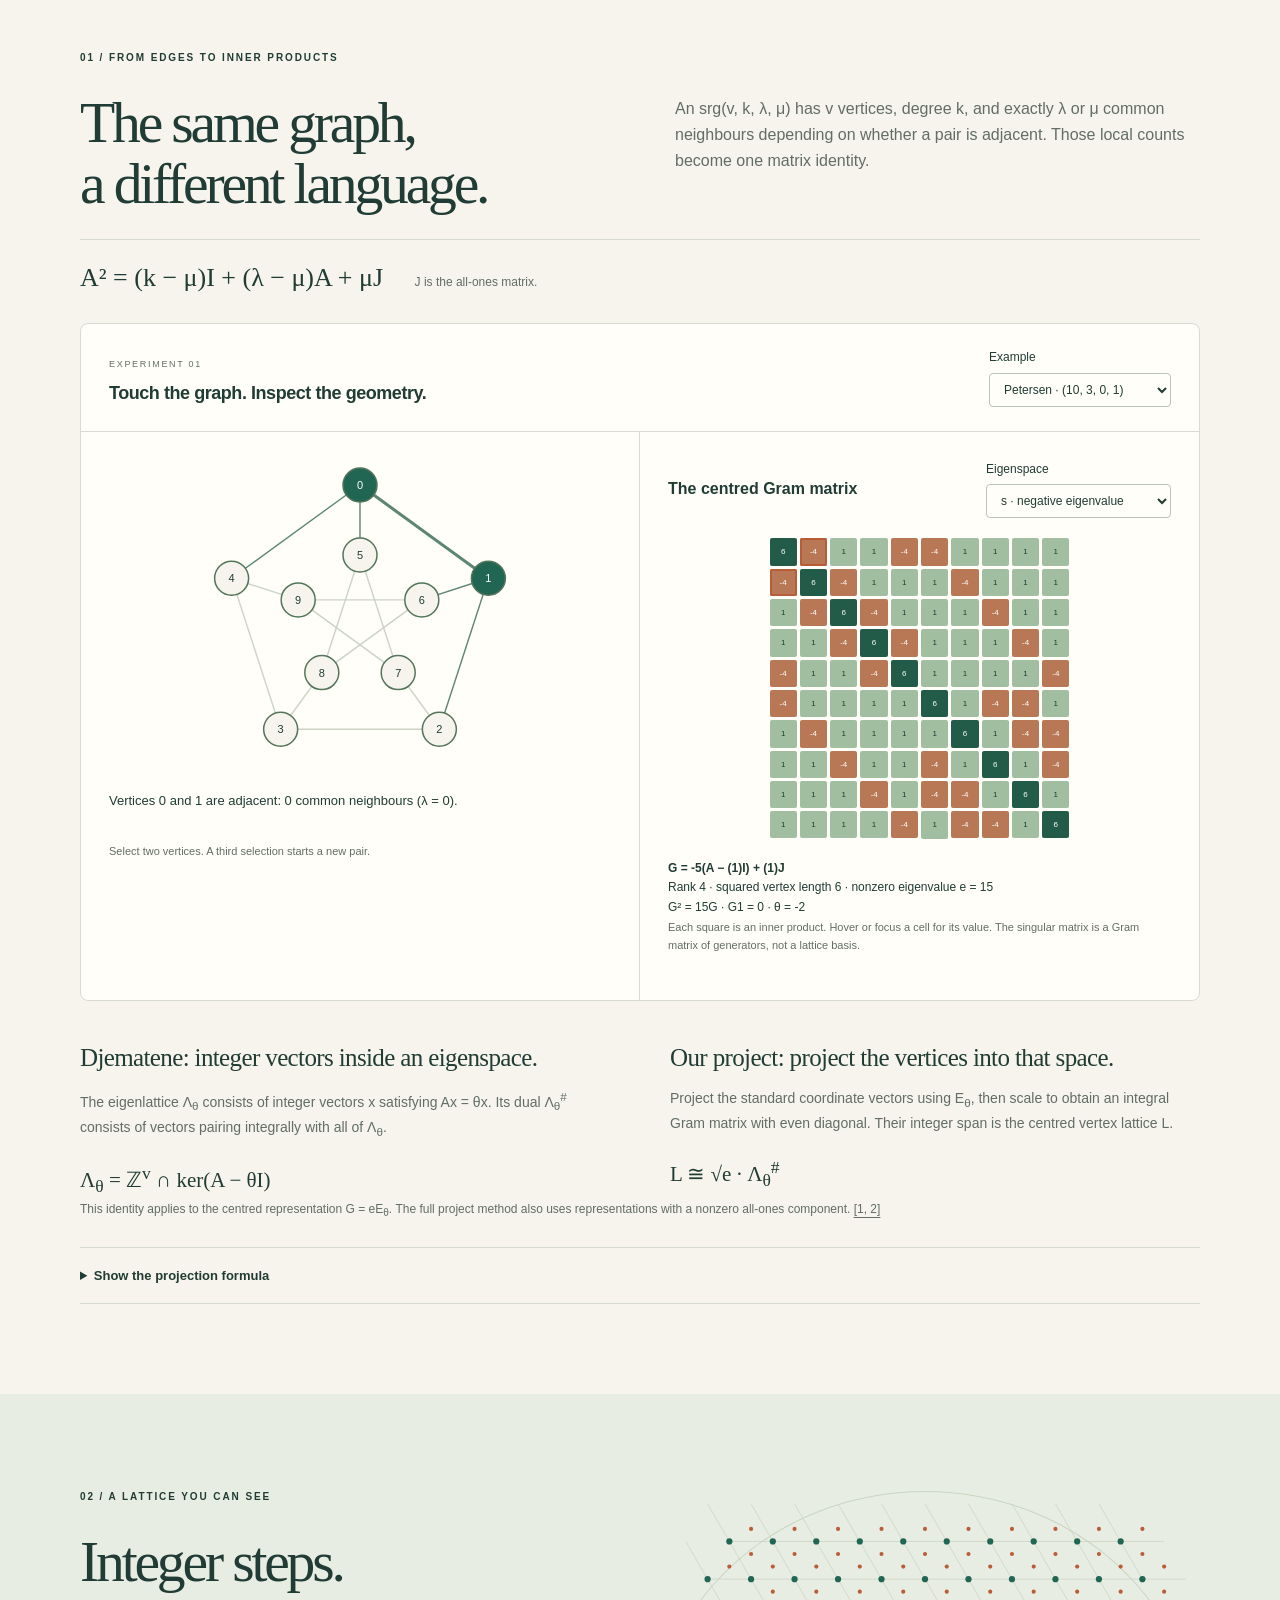
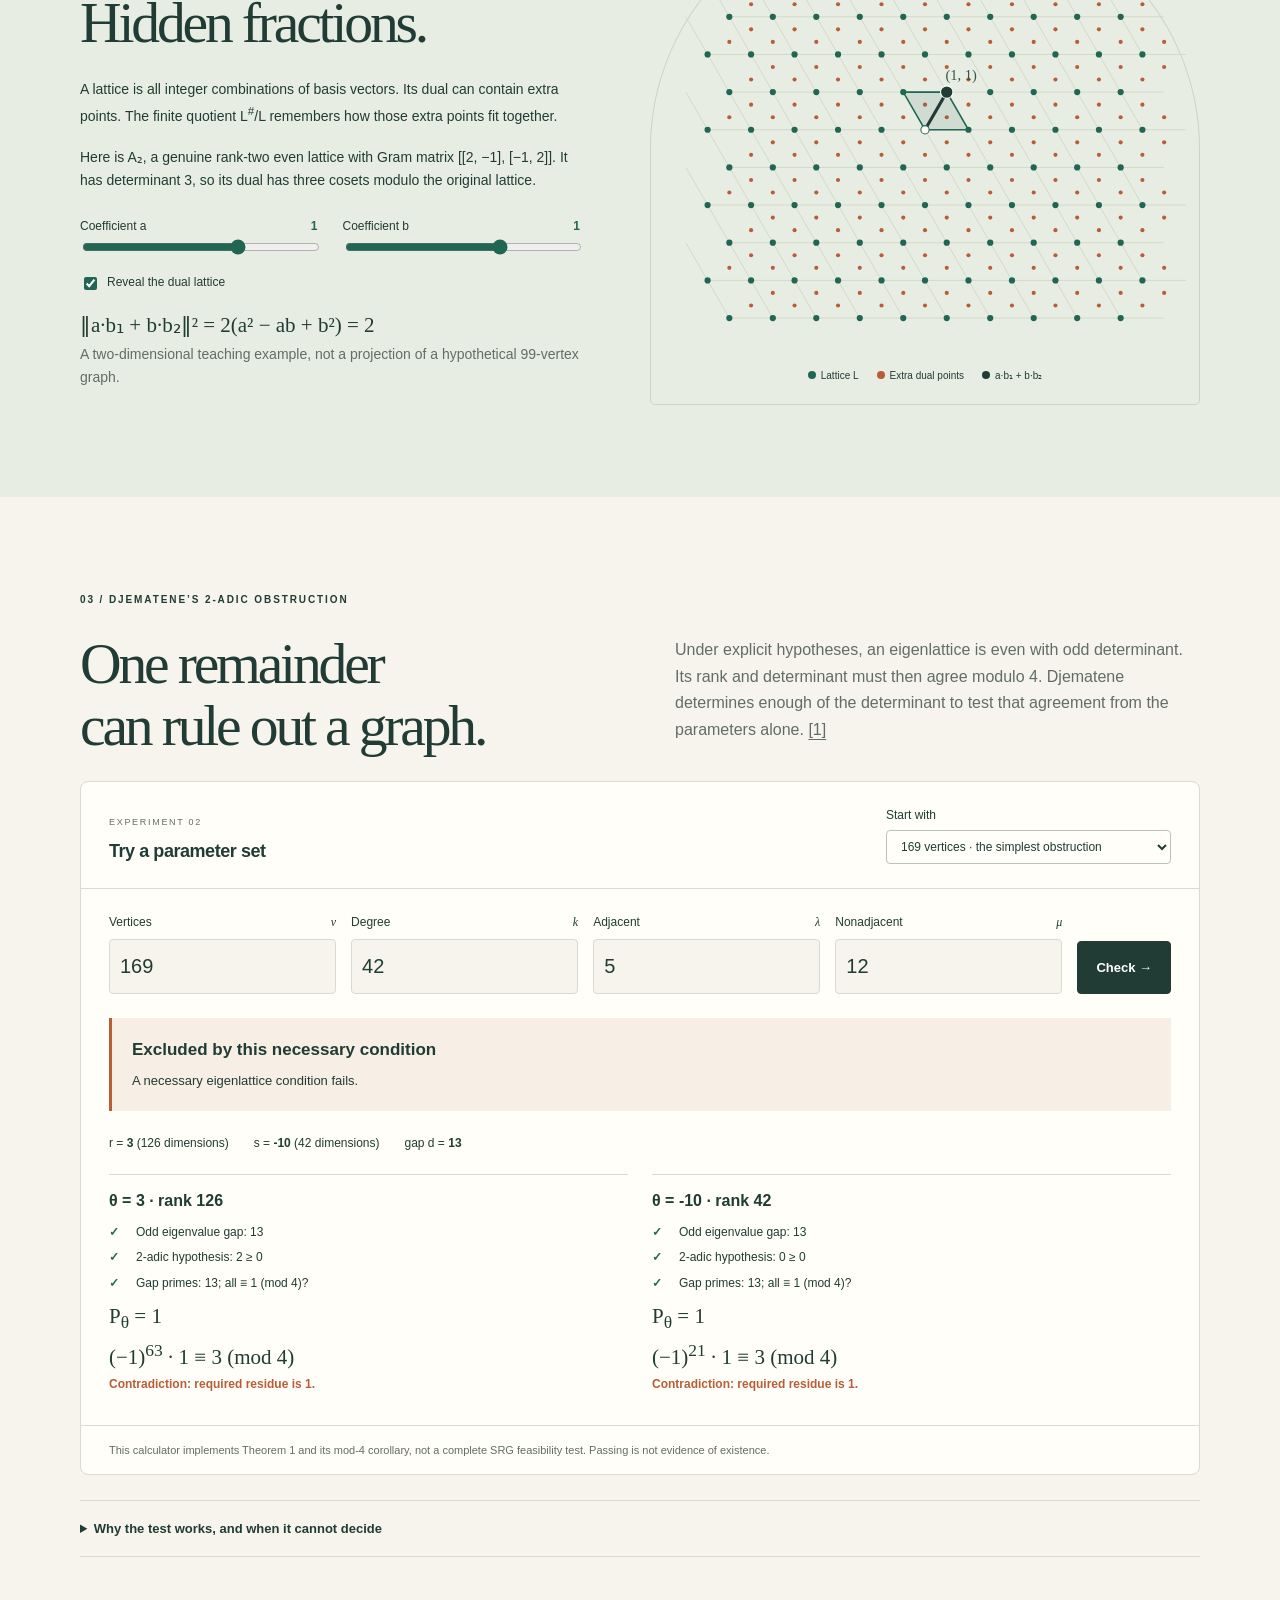
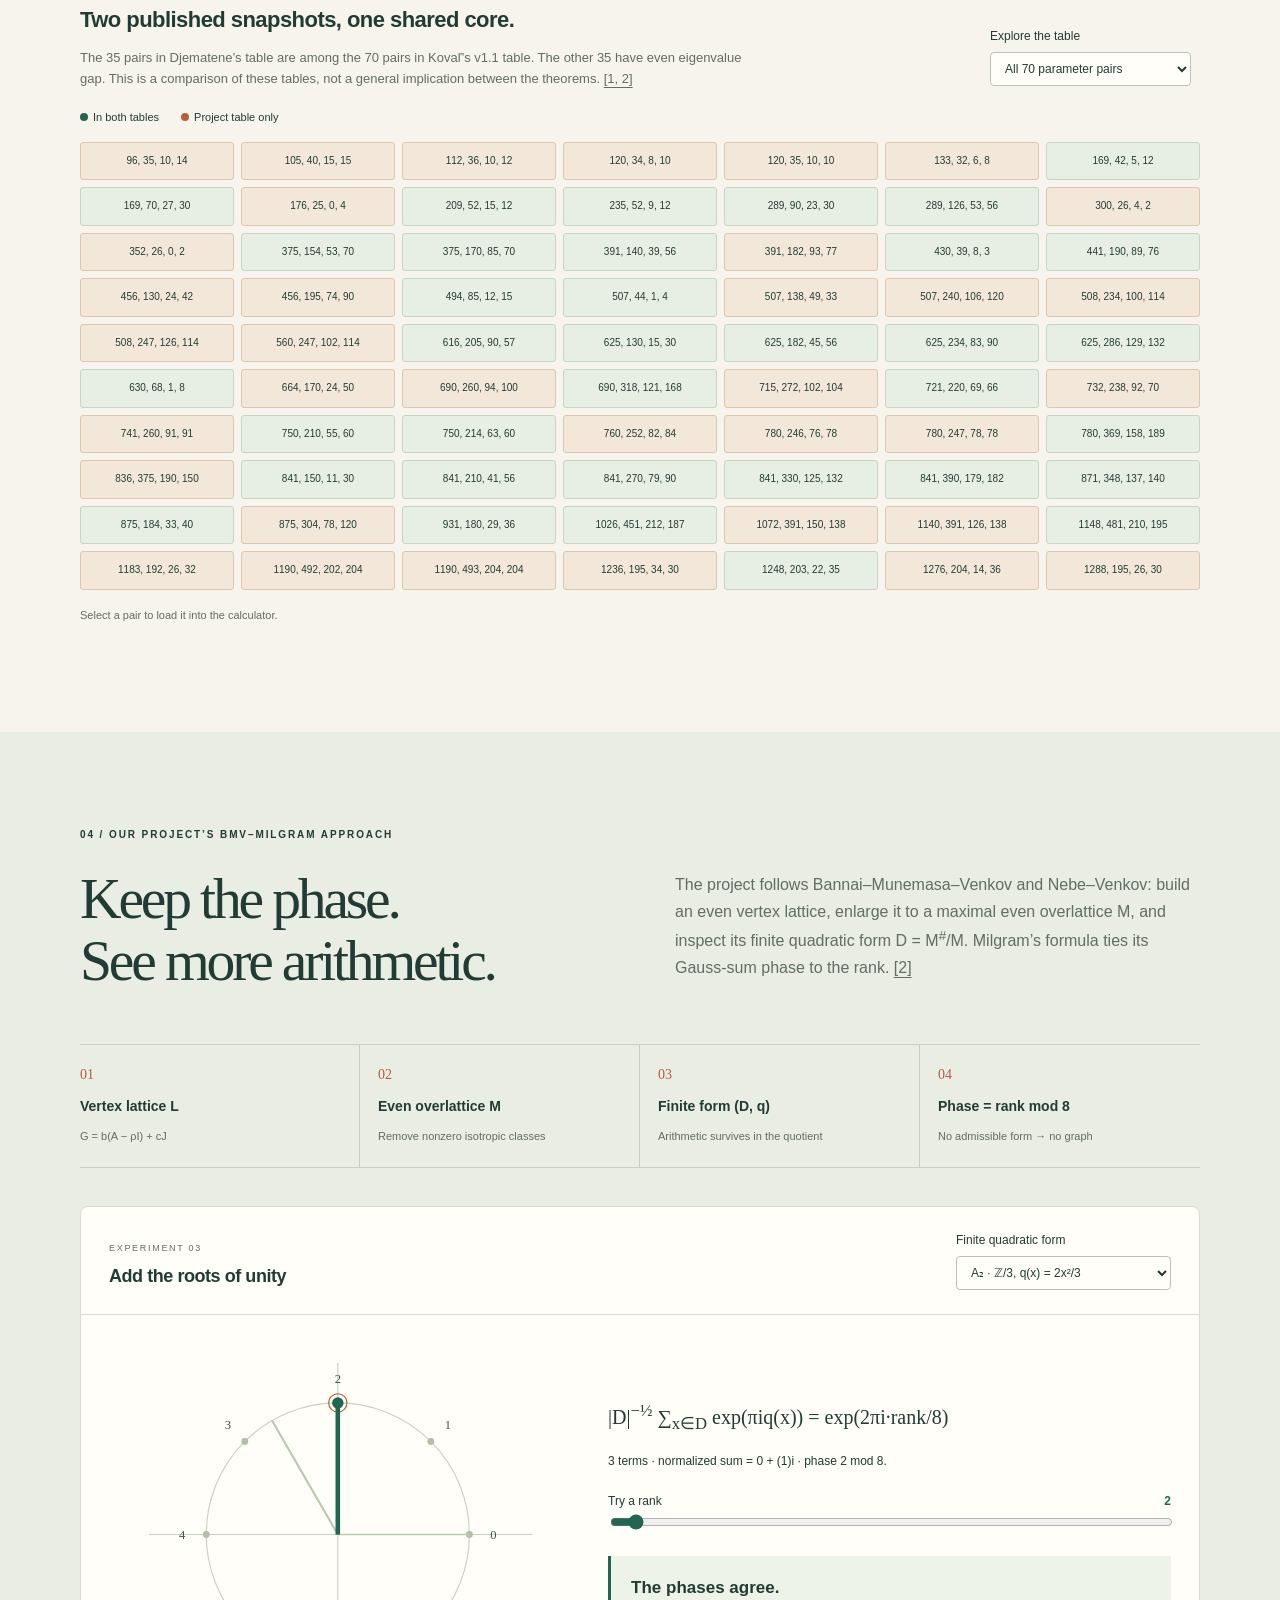
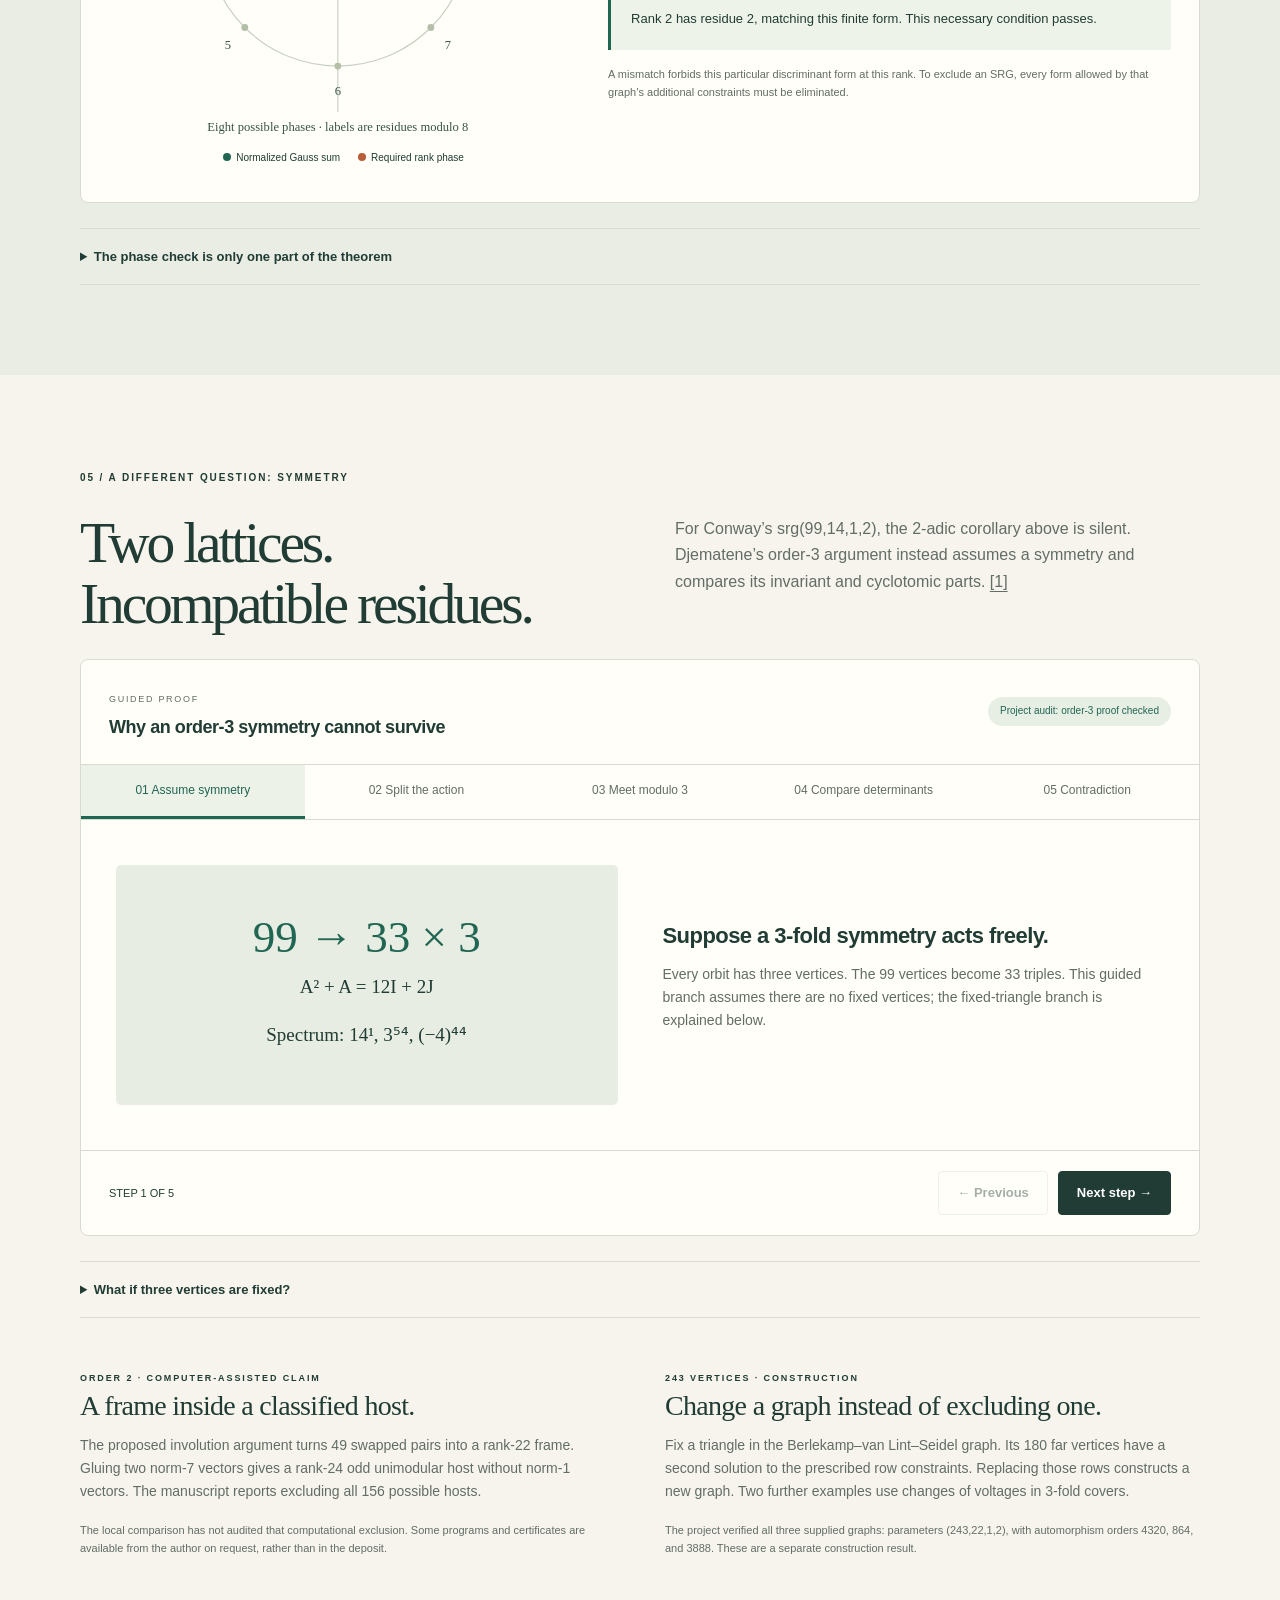
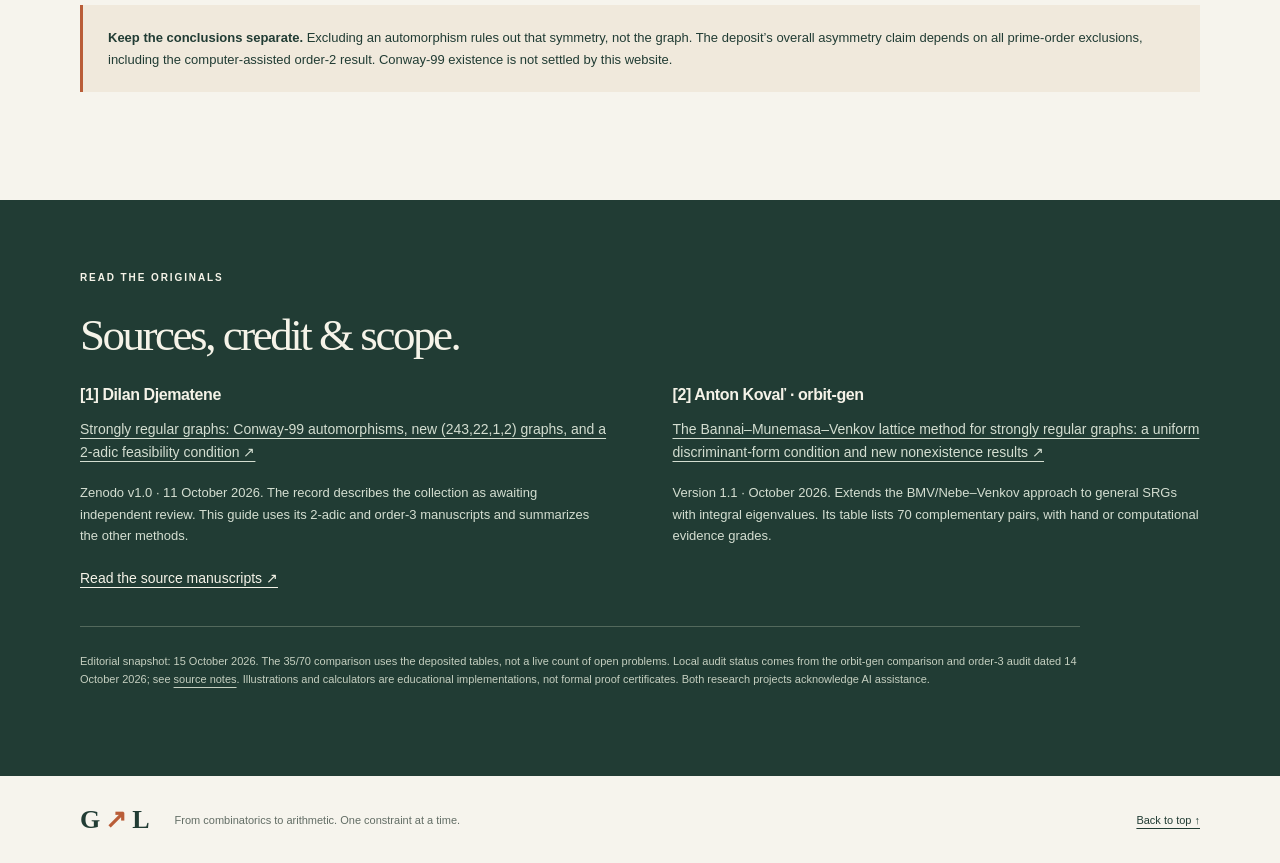
==== commit 192af335: "Add interactive lattice theory page" ====
--- a/index.html
+++ b/index.html
@@ -9,7 +9,7 @@
 </head>
 <body>
 <a class="skip" href="#main">Skip to content</a>
-<header><a class="brand" href="#">G<span>↗</span>L <small>THE LATTICE FIELD GUIDE</small></a><nav aria-label="Main"><a href="#beginners">Start here</a><a href="#bridge">The bridge</a><a href="#obstruction">Mod 4 lab</a><a href="#milgram">Milgram lab</a><a href="#conway">Conway 99</a></nav><a class="source-link" href="#sources">Sources ↗</a></header>
+<header><a class="brand" href="#">G<span>↗</span>L <small>THE LATTICE FIELD GUIDE</small></a><nav aria-label="Main"><a href="#beginners">Start here</a><a href="#bridge">The bridge</a><a href="#obstruction">Mod 4 lab</a><a href="#milgram">Milgram lab</a><a href="#conway">Conway 99</a><a href="lattice-theory.html">Lattice theory ↗</a></nav><a class="source-link" href="#sources">Sources ↗</a></header>
 <main id="main">
 <section class="hero wrap">
   <div class="hero-copy"><p class="eyebrow">STRONGLY REGULAR GRAPHS · AN INTERACTIVE ESSAY</p><h1>A graph problem.<br>A lattice answer.</h1><p class="intro">Sometimes the fastest way to rule out a graph is to ask what its geometry would have to be.</p><p class="hero-sub">Explore Dilan Djematene’s eigenlattice methods and their connection to the BMV–Milgram approach in Anton Kovaľ’s <em>orbit-gen</em> project.</p><a class="button primary" href="#beginners">Follow the mathematics <span>↓</span></a><div class="hero-foot"><span class="dot"></span> Live mathematics in your browser <span>00 — 05</span></div></div>
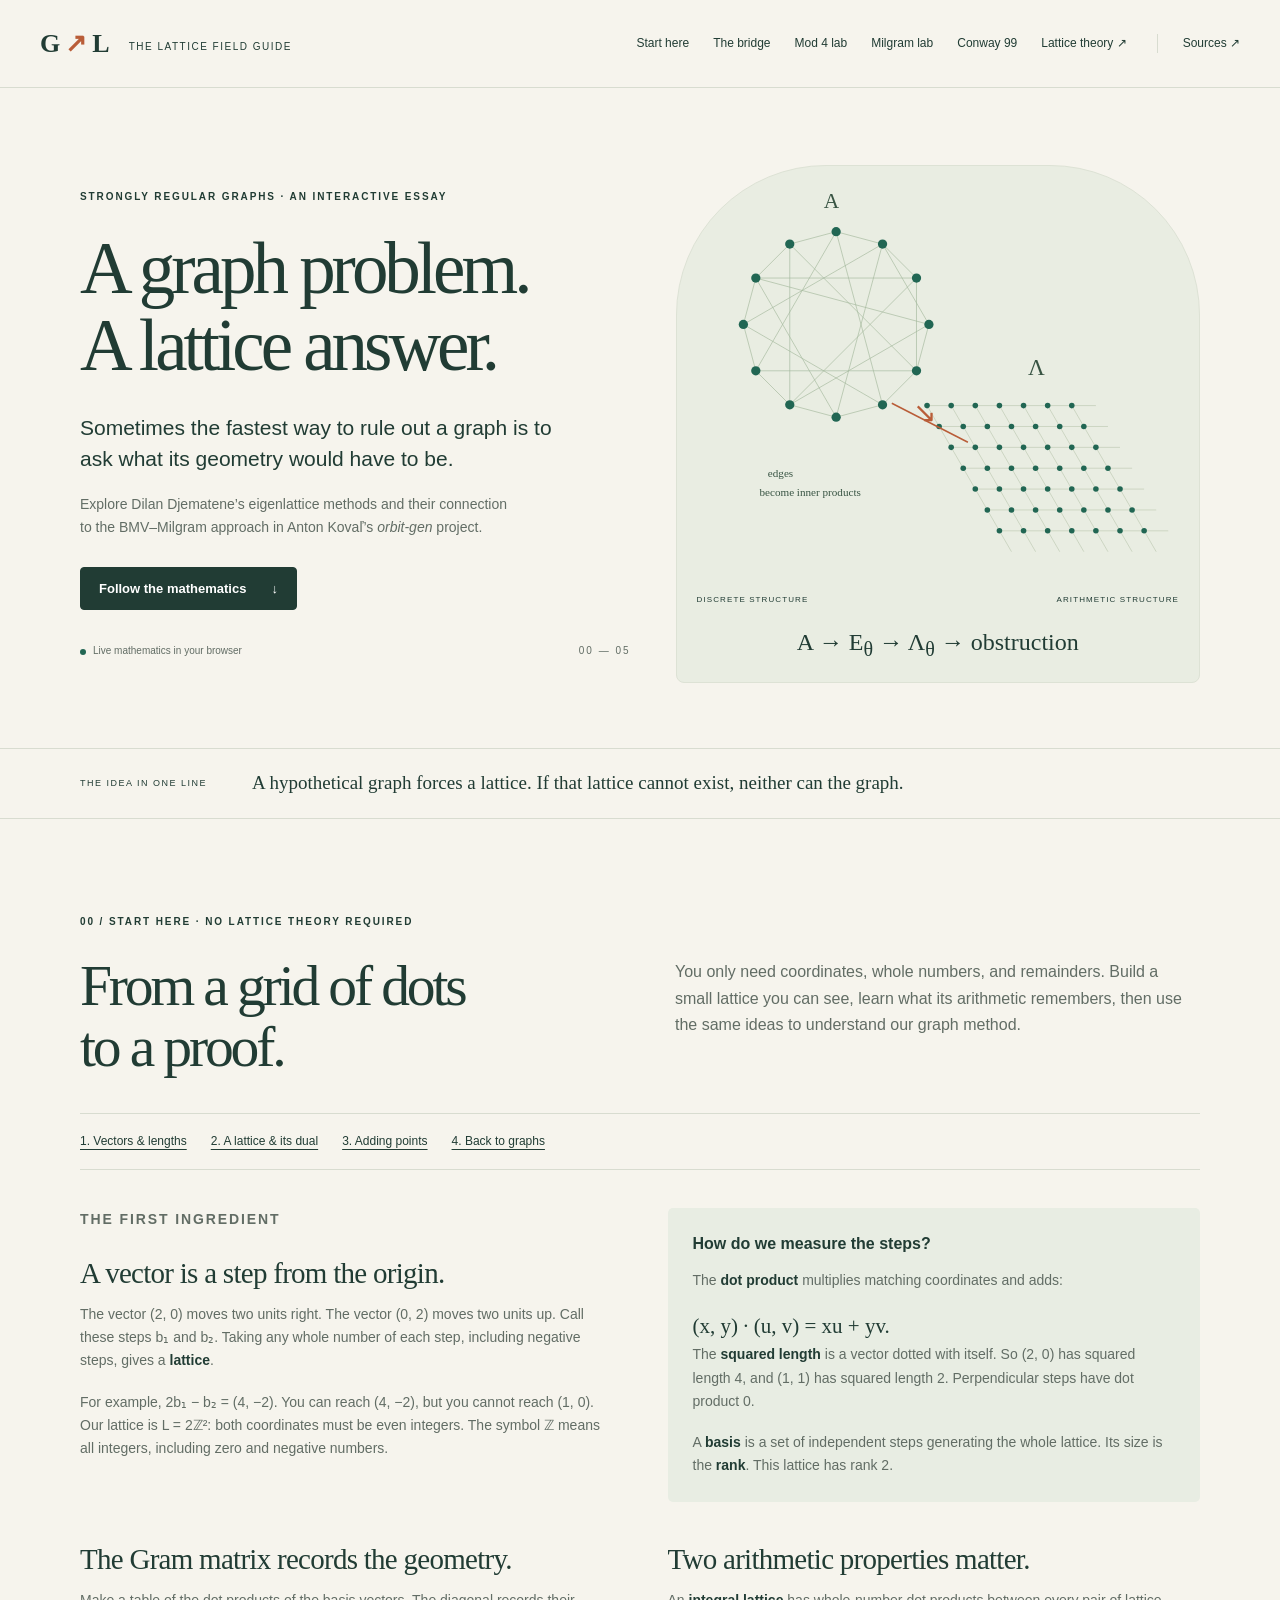
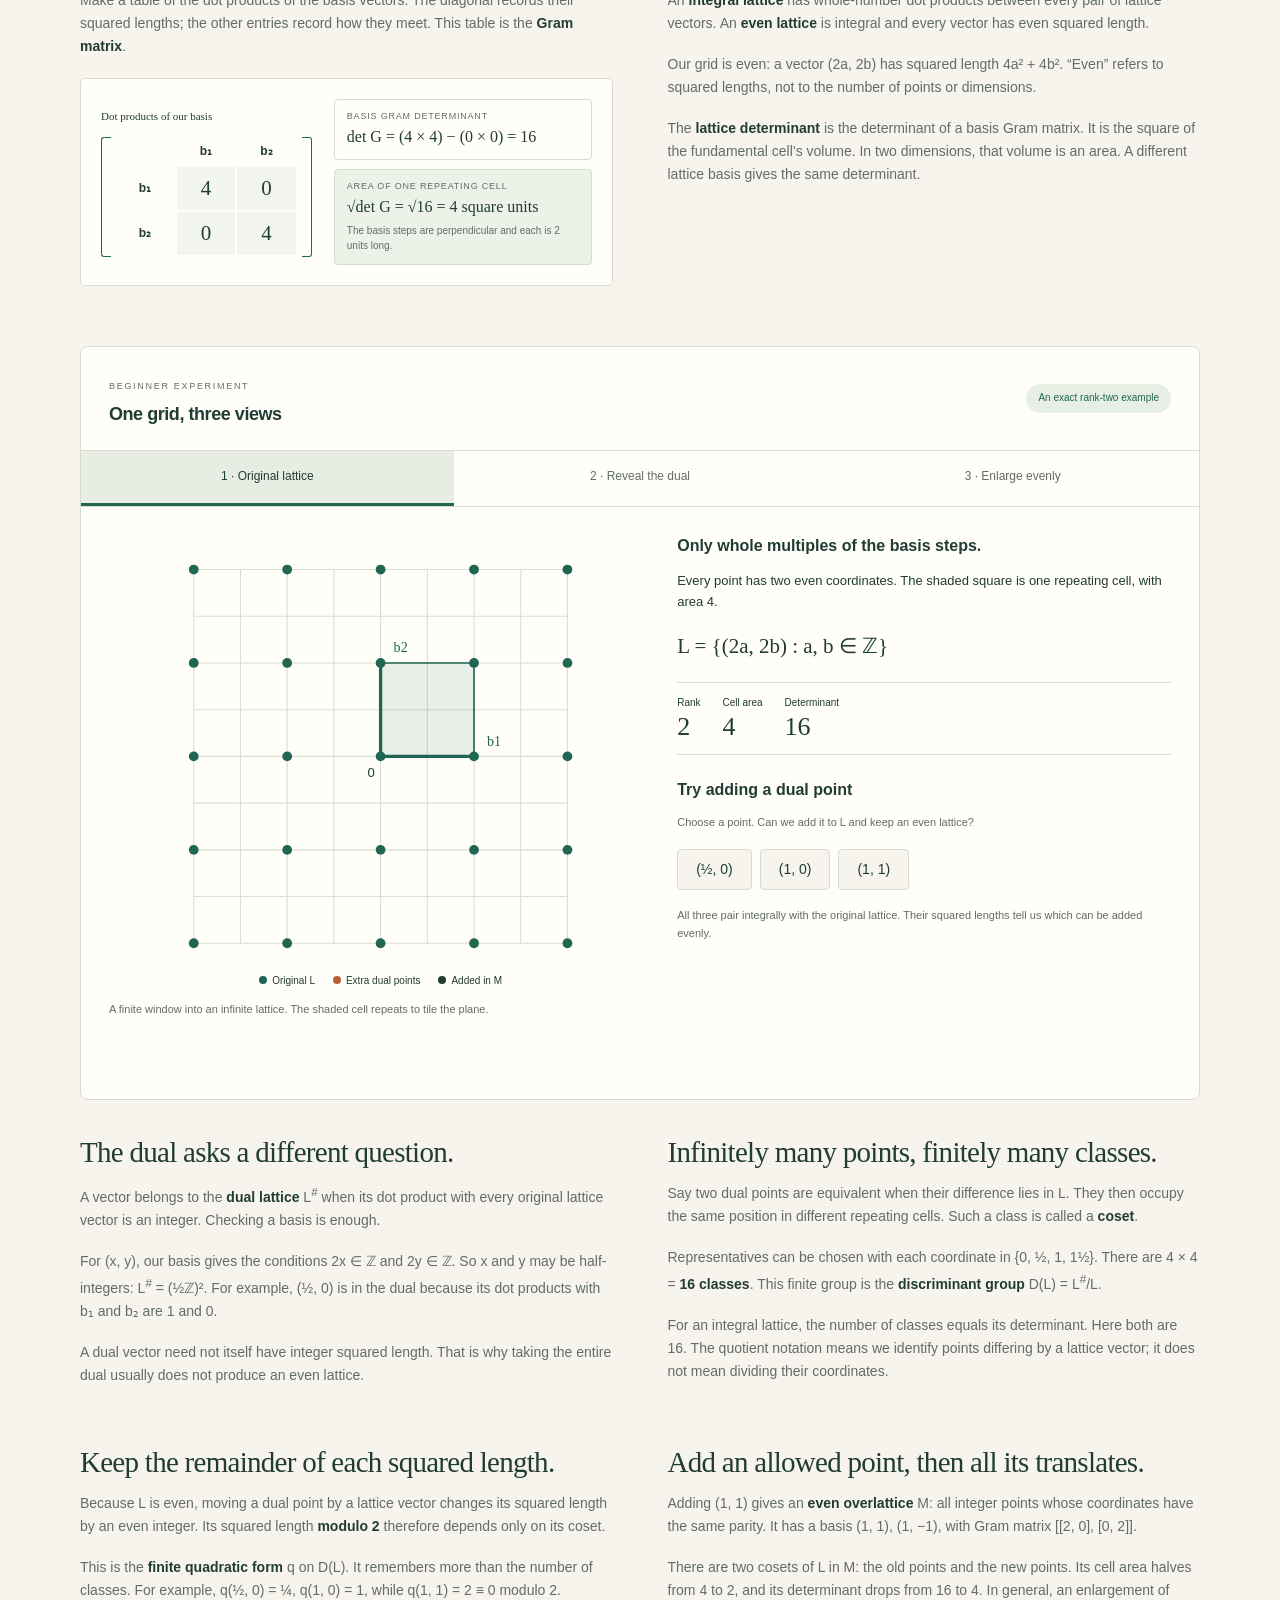
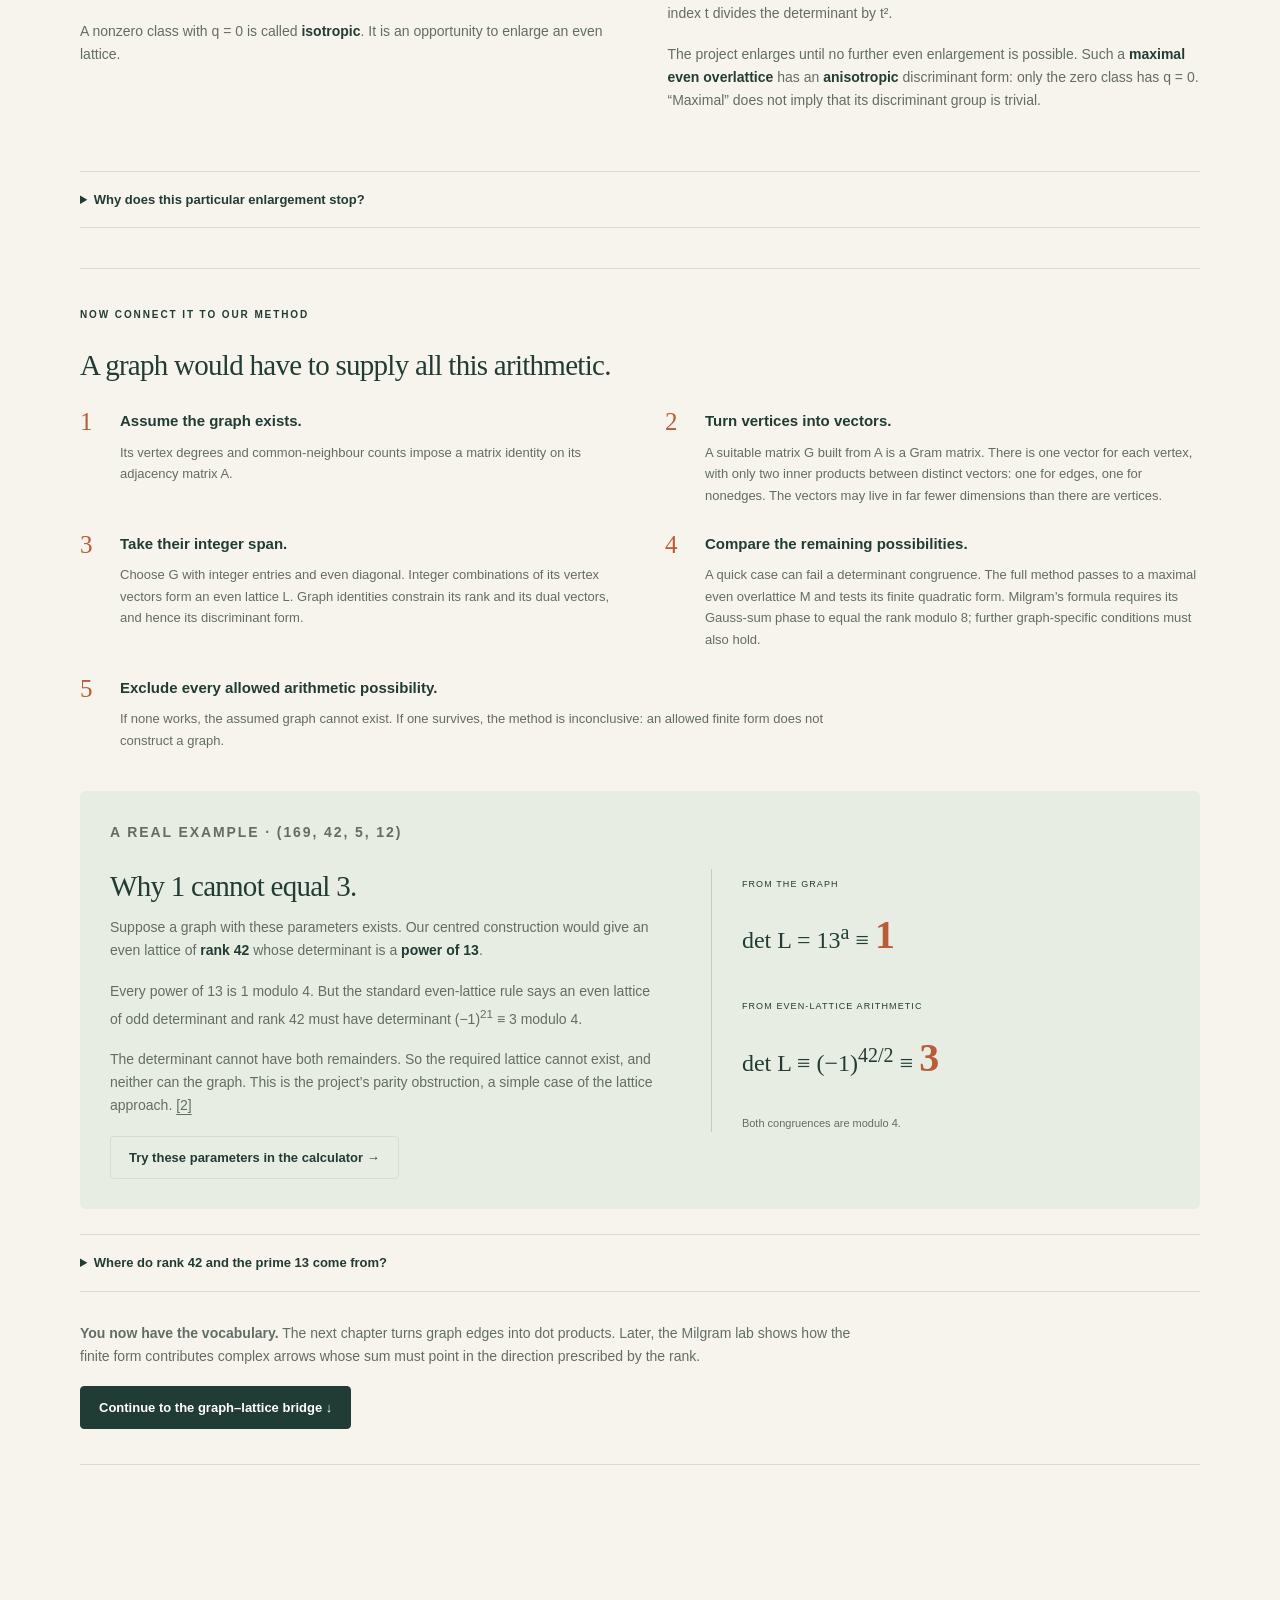
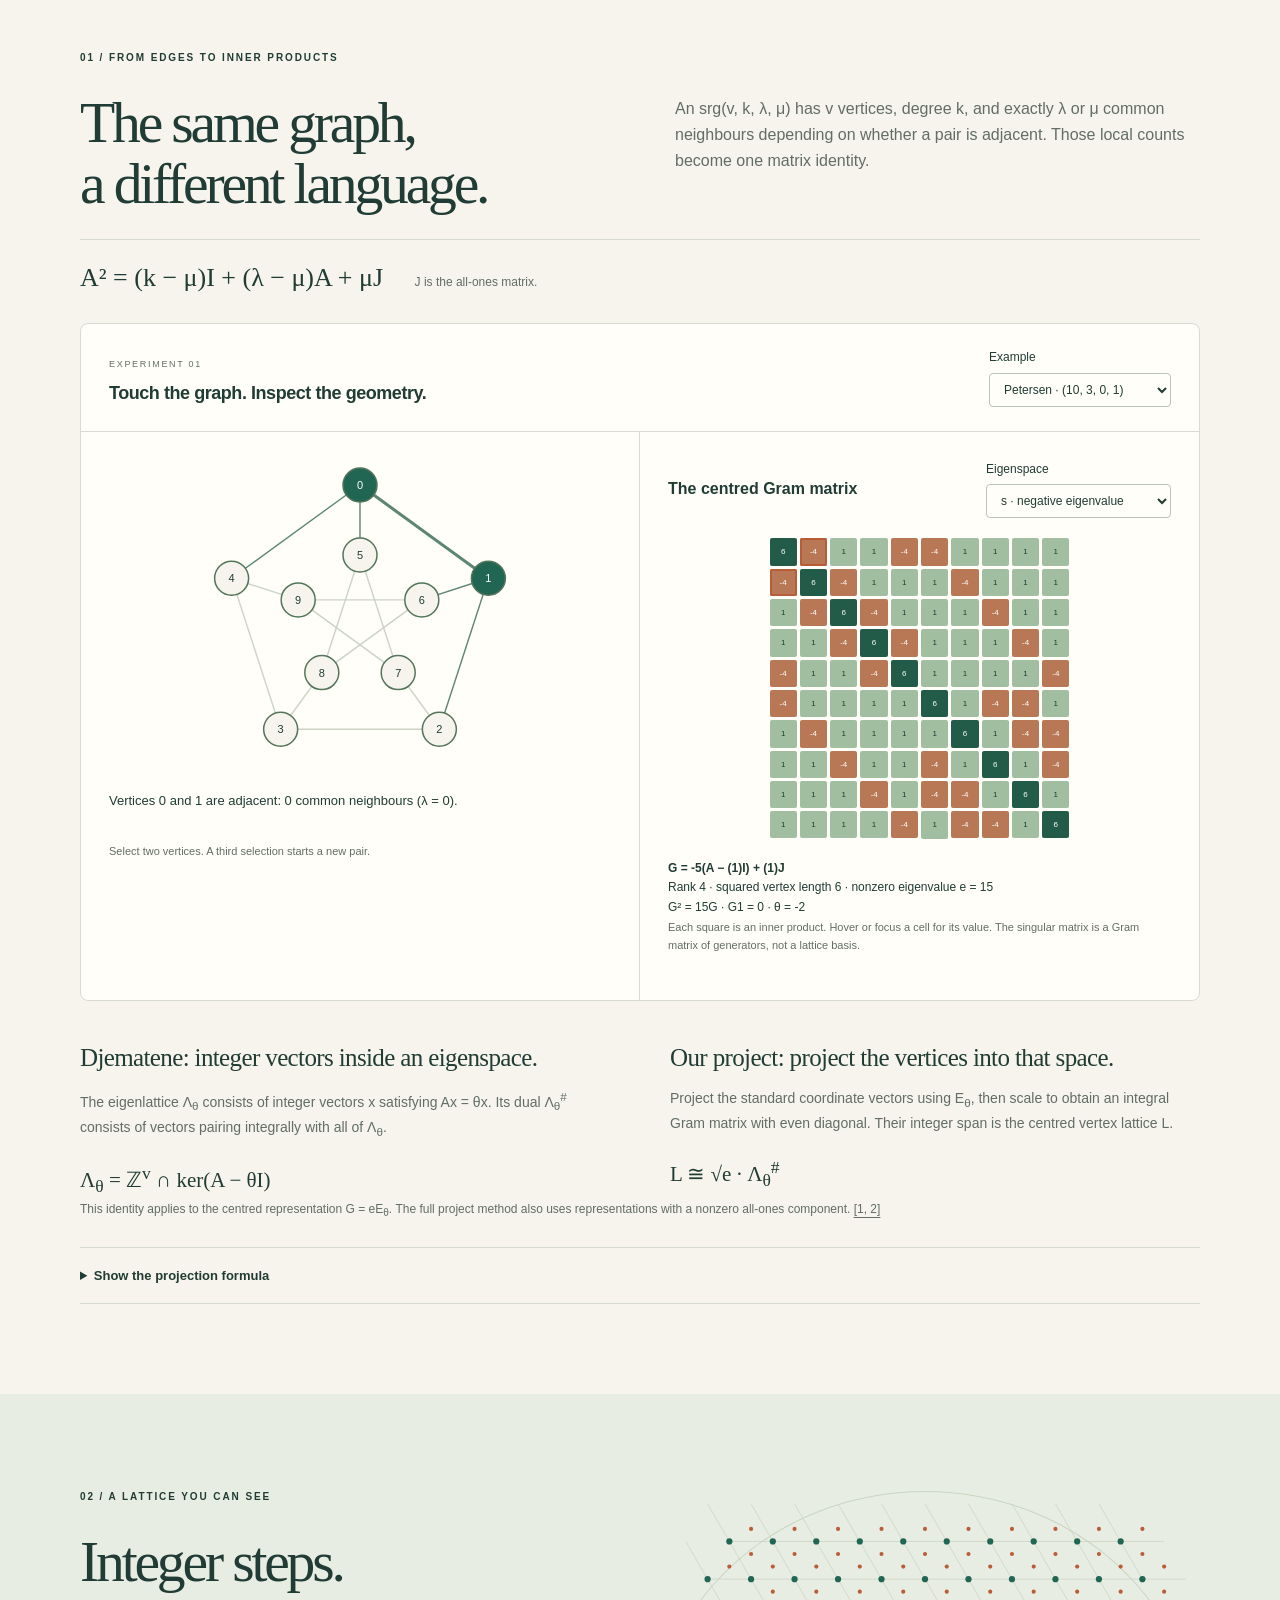
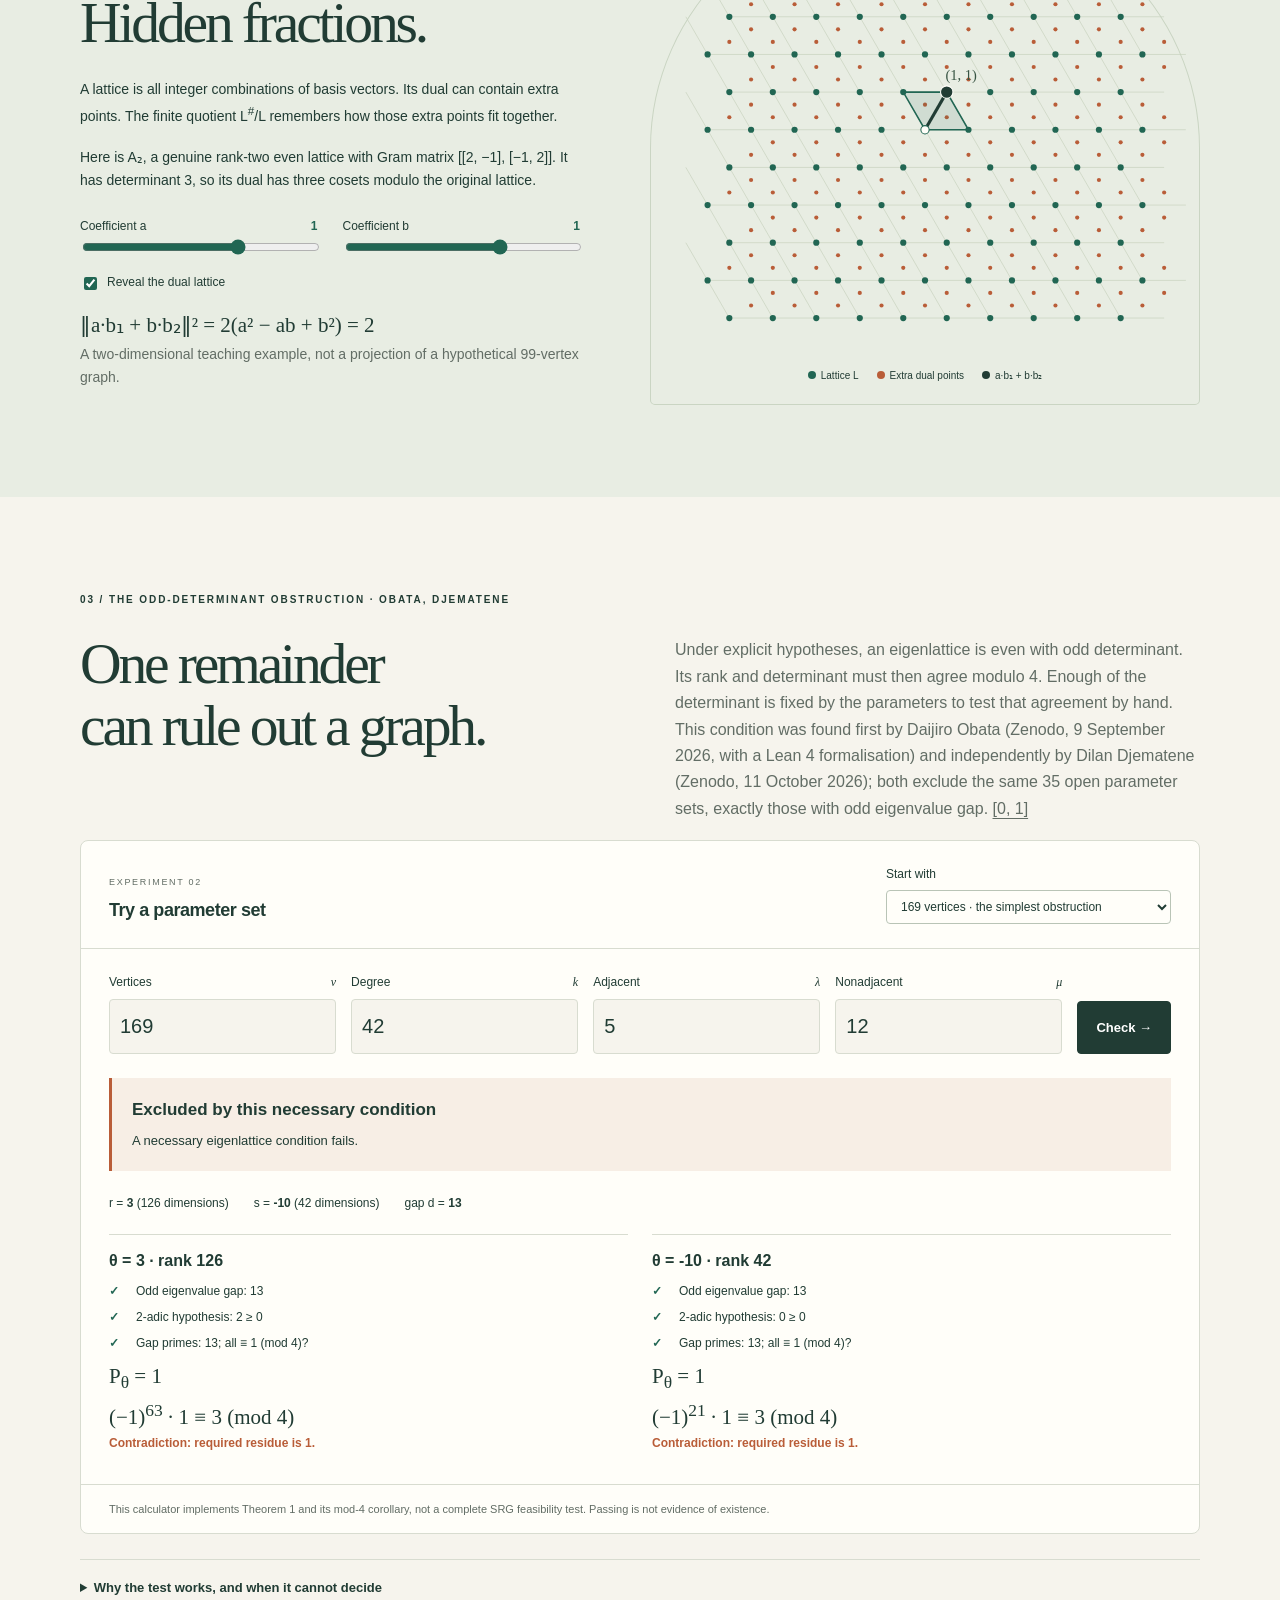
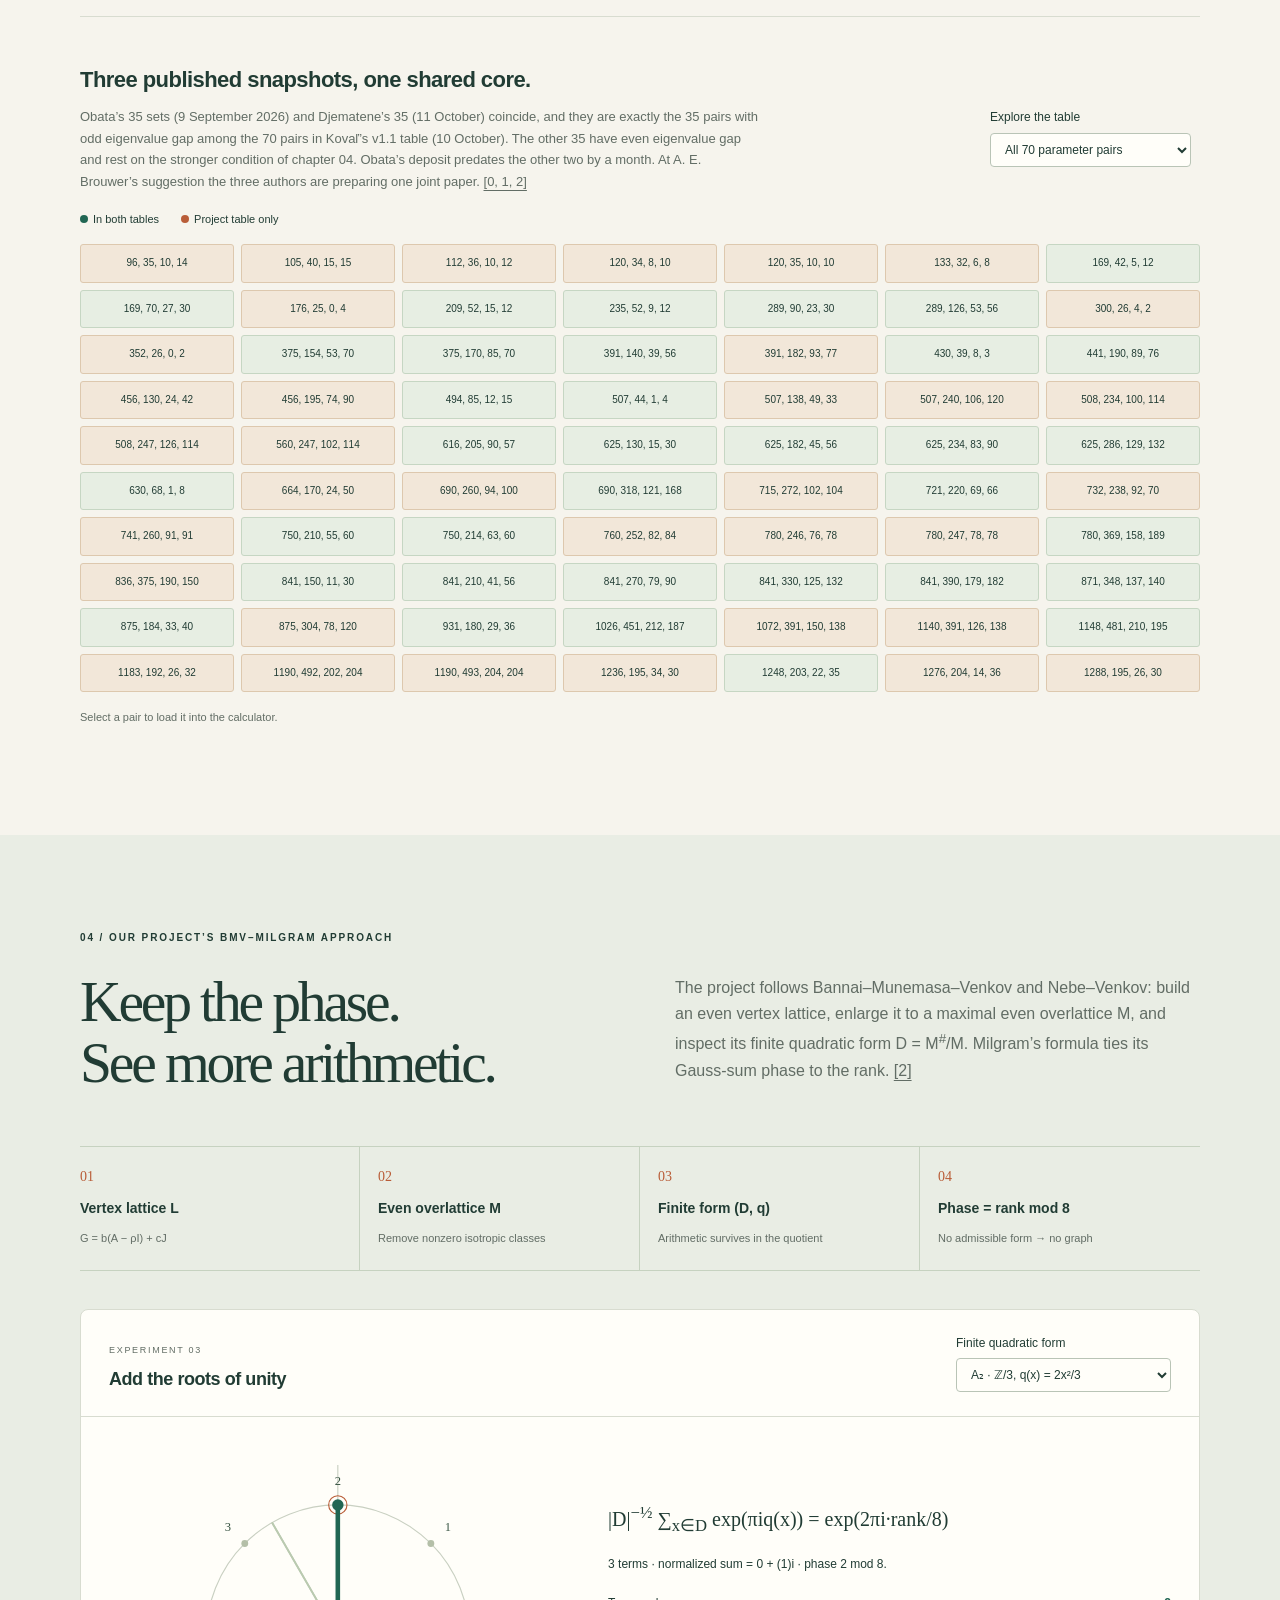
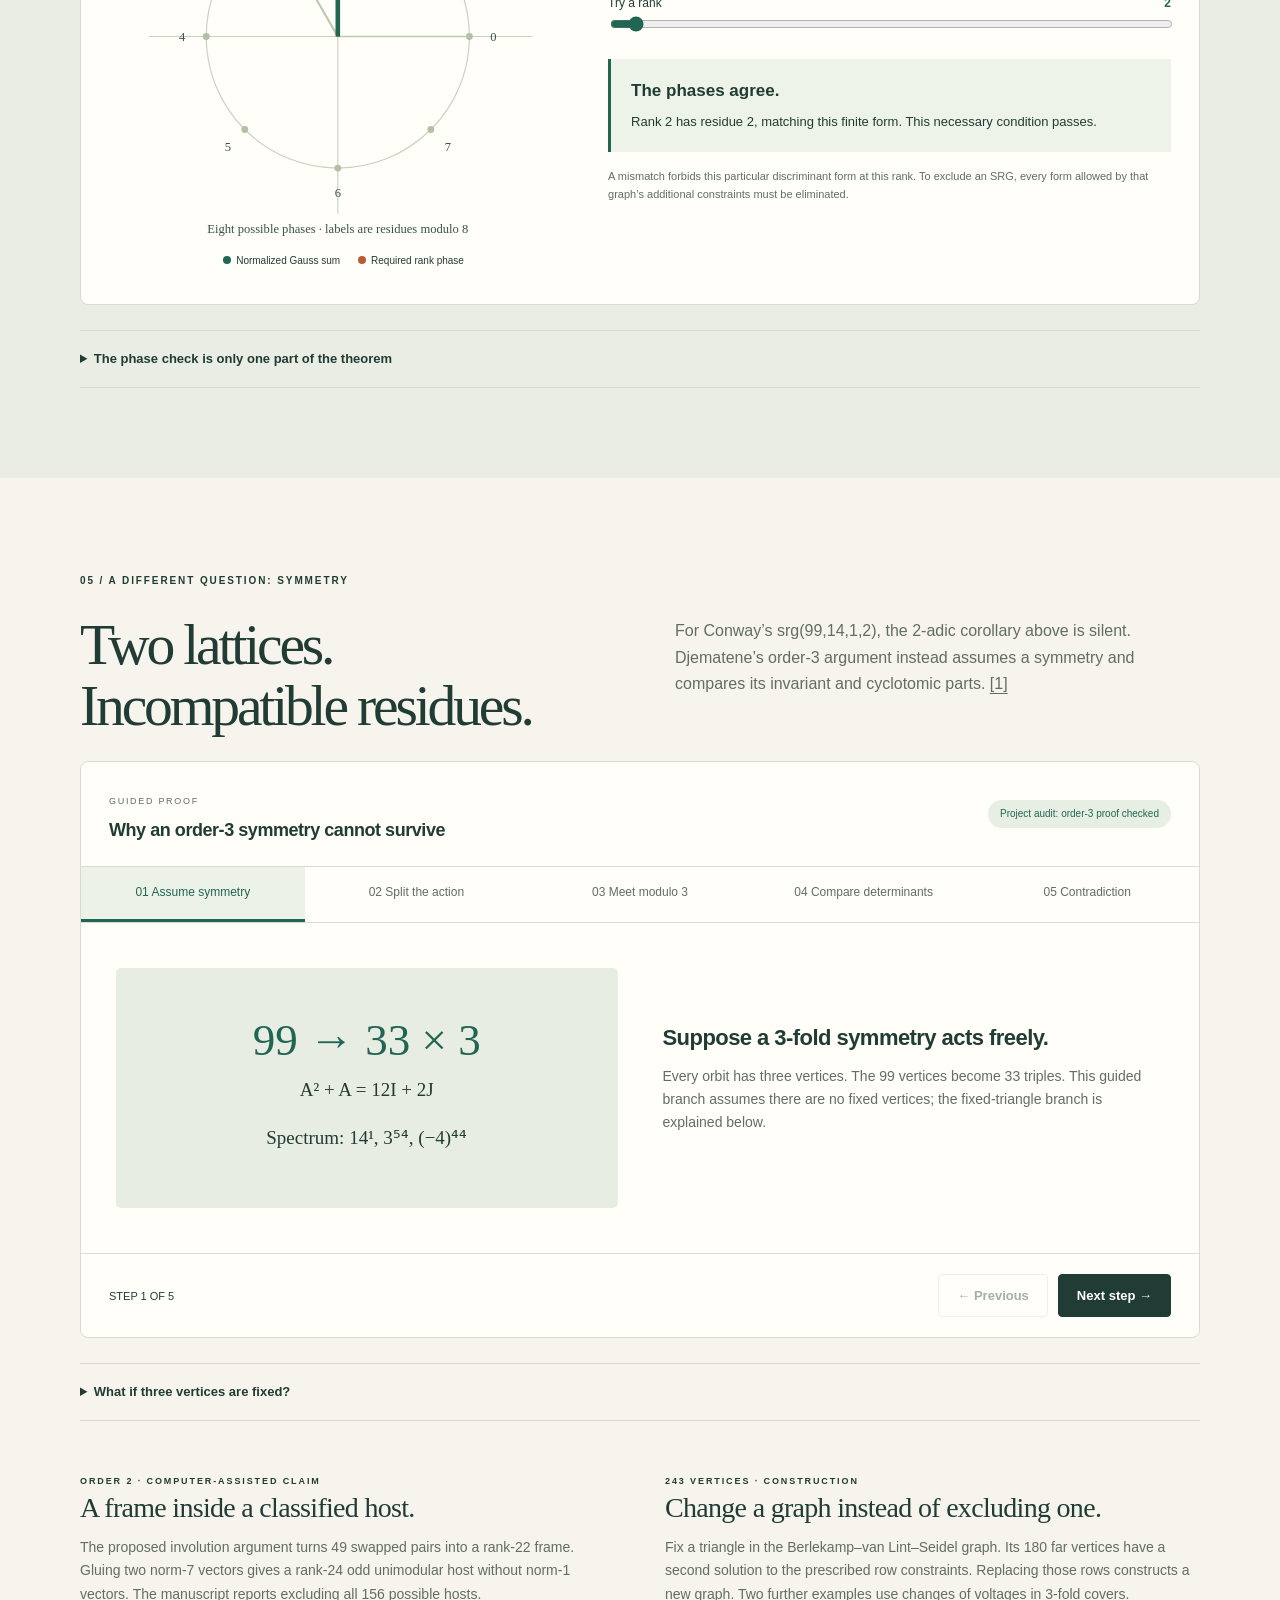
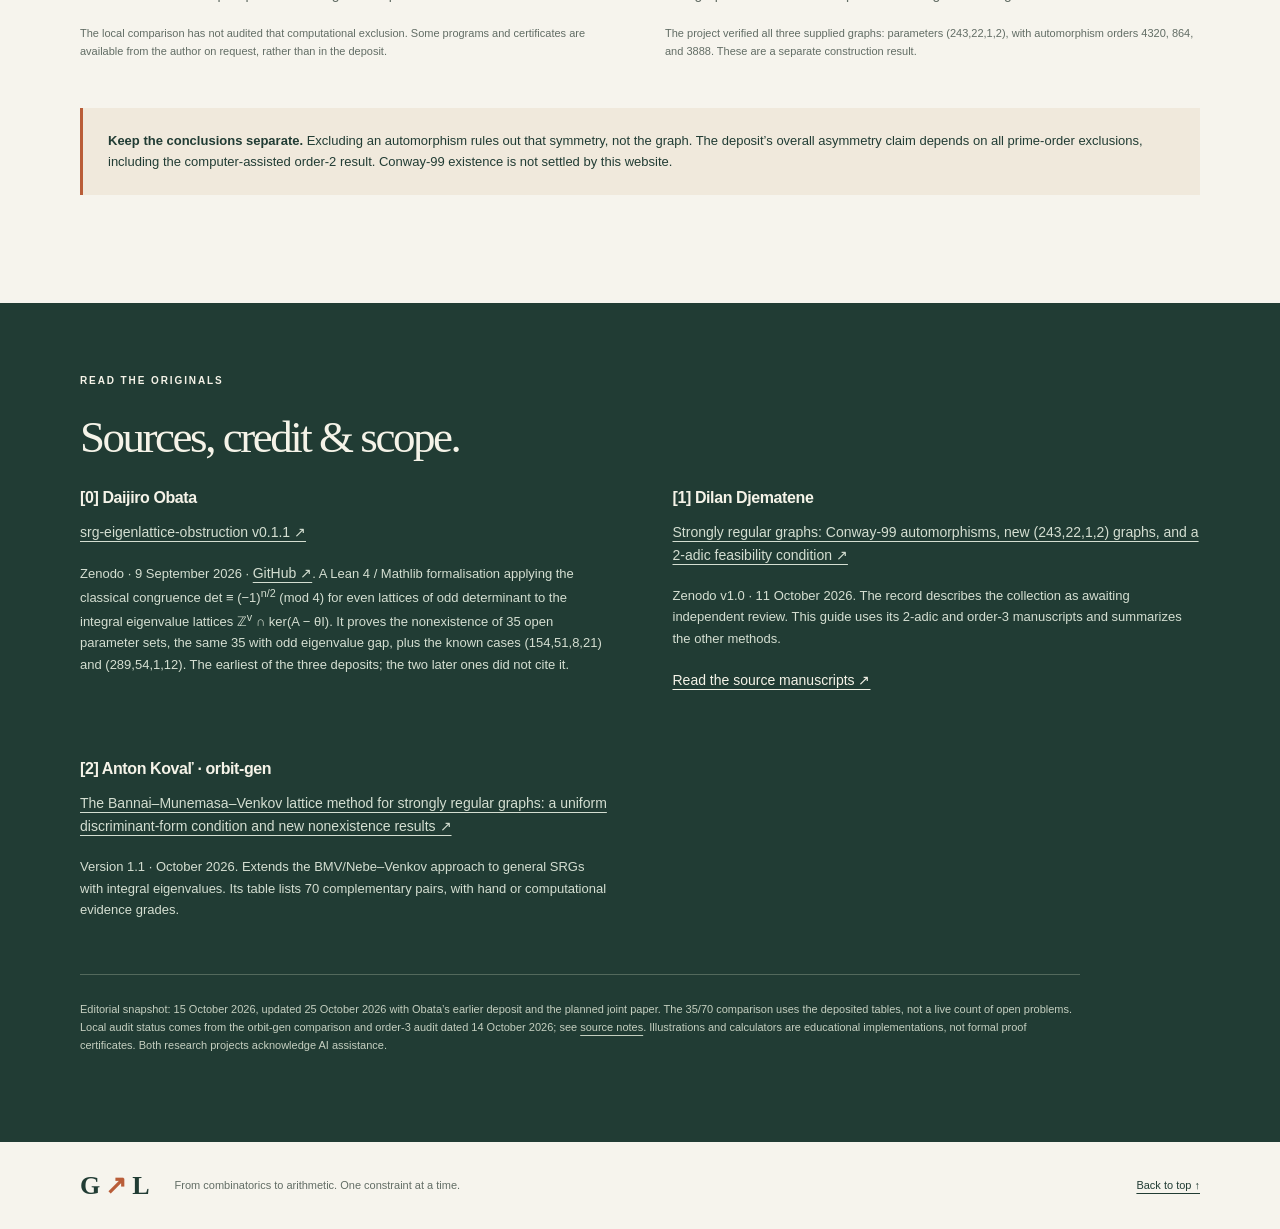
==== commit 6187c3ad: "Add Daijiro Obata (Zenodo 22682072, 9 Sept 2026, Lean eigenlattice obstruction, first on the 35 odd-" ====
--- a/index.html
+++ b/index.html
@@ -2,7 +2,7 @@
 <html lang="en">
 <head>
   <meta charset="utf-8"><meta name="viewport" content="width=device-width, initial-scale=1">
-  <meta name="description" content="An interactive guide to Dilan Djematene’s eigenlattice methods and Anton Kovaľ’s BMV–Milgram lattice approach to strongly regular graphs.">
+  <meta name="description" content="An interactive guide to the eigenlattice obstruction for strongly regular graphs: Daijiro Obata’s and Dilan Djematene’s odd-determinant condition and Anton Kovaľ’s BMV–Milgram lattice approach.">
   <meta name="theme-color" content="#f6f4ed"><title>Graph → Lattice · An interactive field guide</title>
   <link rel="icon" href="favicon.svg" type="image/svg+xml"><link rel="stylesheet" href="style.css">
   <script defer src="math.js"></script><script defer src="data.js"></script><script defer src="app.js"></script><script defer src="beginner.js"></script>
@@ -43,12 +43,12 @@
 </section>
 <section class="chapter lattice-section" id="lattice"><div class="wrap lattice-layout"><div><p class="eyebrow">02 / A LATTICE YOU CAN SEE</p><h2>Integer steps.<br>Hidden fractions.</h2><p>A lattice is all integer combinations of basis vectors. Its dual can contain extra points. The finite quotient L<sup>#</sup>/L remembers how those extra points fit together.</p><p>Here is A₂, a genuine rank-two even lattice with Gram matrix [[2, −1], [−1, 2]]. It has determinant 3, so its dual has three cosets modulo the original lattice.</p><div class="sliders"><label>Coefficient a <output id="a-value">1</output><input id="lattice-a" type="range" min="-3" max="3" value="1"></label><label>Coefficient b <output id="b-value">1</output><input id="lattice-b" type="range" min="-3" max="3" value="1"></label></div><label class="check"><input id="show-dual" type="checkbox" checked> Reveal the dual lattice</label><div id="lattice-result" class="formula" aria-live="polite"></div><p class="hint">A two-dimensional teaching example, not a projection of a hypothetical 99-vertex graph.</p></div><div class="lattice-drawing"><svg id="lattice-svg" viewBox="0 0 510 440" role="img" aria-label="A2 lattice and its dual"></svg><div class="legend"><span><i class="key teal"></i>Lattice L</span><span><i class="key orange"></i>Extra dual points</span><span><i class="key ink"></i>a·b₁ + b·b₂</span></div></div></div></section>
 <section class="wrap chapter" id="obstruction">
-  <div class="chapter-head"><p class="eyebrow">03 / DJEMATENE’S 2-ADIC OBSTRUCTION</p><h2>One remainder<br>can rule out a graph.</h2><p>Under explicit hypotheses, an eigenlattice is even with odd determinant. Its rank and determinant must then agree modulo 4. Djematene determines enough of the determinant to test that agreement from the parameters alone. <a href="#sources">[1]</a></p></div>
+  <div class="chapter-head"><p class="eyebrow">03 / THE ODD-DETERMINANT OBSTRUCTION · OBATA, DJEMATENE</p><h2>One remainder<br>can rule out a graph.</h2><p>Under explicit hypotheses, an eigenlattice is even with odd determinant. Its rank and determinant must then agree modulo 4. Enough of the determinant is fixed by the parameters to test that agreement by hand. This condition was found first by Daijiro Obata (Zenodo, 9 September 2026, with a Lean 4 formalisation) and independently by Dilan Djematene (Zenodo, 11 October 2026); both exclude the same 35 open parameter sets, exactly those with odd eigenvalue gap. <a href="#sources">[0, 1]</a></p></div>
   <div class="lab"><div class="lab-bar"><div><span class="lab-number">EXPERIMENT 02</span><h3>Try a parameter set</h3></div><label>Start with <select id="preset"><option value="169,42,5,12">169 vertices · the simplest obstruction</option><option value="750,210,55,60">750 vertices · the prime-to-gap refinement</option><option value="96,35,10,14">96 vertices · outside this corollary</option><option value="99,14,1,2">Conway 99 · no verdict here</option><option value="10,3,0,1">Petersen · an existing graph</option><option value="16,6,2,2">4 × 4 rook · an existing graph</option></select></label></div>
   <form id="parameter-form"><div class="parameter-inputs"><label>Vertices <span>v</span><input id="v" type="number" min="3" max="10000" value="169" required></label><label>Degree <span>k</span><input id="k" type="number" min="1" max="9999" value="42" required></label><label>Adjacent <span>λ</span><input id="lambda" type="number" min="0" max="9999" value="5" required></label><label>Nonadjacent <span>μ</span><input id="mu" type="number" min="1" max="9999" value="12" required></label><button class="button primary" type="submit">Check →</button></div></form>
   <div id="arithmetic-output" aria-live="polite"></div><p class="lab-foot">This calculator implements Theorem 1 and its mod‑4 corollary, not a complete SRG feasibility test. Passing is not evidence of existence.</p></div>
   <details><summary>Why the test works, and when it cannot decide</summary><p>Write d = r − s. The theorem requires integral restricted eigenvalues, odd d, and ν₂(k − θ′) ≥ ν₂(v). The notation ν<sub>p</sub>(n) means the exponent of p in n. The prime-to-d determinant factor is</p><div class="formula">P<sub>θ</sub> = ∏ q<sup>νq(v)</sup>, over q | v, q ∤ d, ν<sub>q</sub>(k − θ′) &lt; ν<sub>q</sub>(v).</div><p>If every prime divisor of d is 1 modulo 4, the unknown d-supported factor contributes 1 modulo 4. The necessary test is (−1)<sup>mθ/2</sup>P<sub>θ</sub> ≡ 1 (mod 4). Odd rank is already impossible under the theorem’s hypotheses. If d has a prime congruent to 3 modulo 4, its unknown exponent prevents this determinant shortcut.</p></details>
-  <div class="catalog-head"><div><h3>Two published snapshots, one shared core.</h3><p>The 35 pairs in Djematene’s table are among the 70 pairs in Kovaľ’s v1.1 table. The other 35 have even eigenvalue gap. This is a comparison of these tables, not a general implication between the theorems. <a href="#sources">[1, 2]</a></p></div><label>Explore the table <select id="catalog-filter"><option value="all">All 70 parameter pairs</option><option value="shared">35 shared · odd gap</option><option value="project">35 project-only · even gap</option></select></label></div>
+  <div class="catalog-head"><div><h3>Three published snapshots, one shared core.</h3><p>Obata’s 35 sets (9 September 2026) and Djematene’s 35 (11 October) coincide, and they are exactly the 35 pairs with odd eigenvalue gap among the 70 pairs in Kovaľ’s v1.1 table (10 October). The other 35 have even eigenvalue gap and rest on the stronger condition of chapter 04. Obata’s deposit predates the other two by a month. At A. E. Brouwer’s suggestion the three authors are preparing one joint paper. <a href="#sources">[0, 1, 2]</a></p></div><label>Explore the table <select id="catalog-filter"><option value="all">All 70 parameter pairs</option><option value="shared">35 shared · odd gap</option><option value="project">35 project-only · even gap</option></select></label></div>
   <div class="catalog-legend"><span><i class="key teal"></i>In both tables</span><span><i class="key orange"></i>Project table only</span></div><div id="catalog" class="catalog"></div><p id="catalog-status" class="hint" aria-live="polite">Select a pair to load it into the calculator.</p>
 </section>
 <section class="chapter milgram-section" id="milgram"><div class="wrap">
@@ -63,7 +63,7 @@
   <div class="research-notes"><article><span class="eyebrow">ORDER 2 · COMPUTER-ASSISTED CLAIM</span><h3>A frame inside a classified host.</h3><p>The proposed involution argument turns 49 swapped pairs into a rank‑22 frame. Gluing two norm‑7 vectors gives a rank‑24 odd unimodular host without norm‑1 vectors. The manuscript reports excluding all 156 possible hosts.</p><p class="hint">The local comparison has not audited that computational exclusion. Some programs and certificates are available from the author on request, rather than in the deposit.</p></article><article><span class="eyebrow">243 VERTICES · CONSTRUCTION</span><h3>Change a graph instead of excluding one.</h3><p>Fix a triangle in the Berlekamp–van Lint–Seidel graph. Its 180 far vertices have a second solution to the prescribed row constraints. Replacing those rows constructs a new graph. Two further examples use changes of voltages in 3-fold covers.</p><p class="hint">The project verified all three supplied graphs: parameters (243,22,1,2), with automorphism orders 4320, 864, and 3888. These are a separate construction result.</p></article></div>
   <p class="scope-note"><strong>Keep the conclusions separate.</strong> Excluding an automorphism rules out that symmetry, not the graph. The deposit’s overall asymmetry claim depends on all prime-order exclusions, including the computer-assisted order‑2 result. Conway‑99 existence is not settled by this website.</p>
 </section>
-<section class="sources-section" id="sources"><div class="wrap"><p class="eyebrow">READ THE ORIGINALS</p><h2>Sources, credit & scope.</h2><div class="sources-grid"><div><h3>[1] Dilan Djematene</h3><p><a href="https://zenodo.org/records/23305123">Strongly regular graphs: Conway‑99 automorphisms, new (243,22,1,2) graphs, and a 2-adic feasibility condition ↗</a></p><p>Zenodo v1.0 · 11 October 2026. The record describes the collection as awaiting independent review. This guide uses its 2-adic and order‑3 manuscripts and summarizes the other methods.</p><a href="https://github.com/amazing-source/strongly-regular-graphs-research/tree/v1.0">Read the source manuscripts ↗</a></div><div><h3>[2] Anton Kovaľ · orbit-gen</h3><p><a href="https://zenodo.org/records/23281359">The Bannai–Munemasa–Venkov lattice method for strongly regular graphs: a uniform discriminant-form condition and new nonexistence results ↗</a></p><p>Version 1.1 · October 2026. Extends the BMV/Nebe–Venkov approach to general SRGs with integral eigenvalues. Its table lists 70 complementary pairs, with hand or computational evidence grades.</p></div></div><p class="source-small">Editorial snapshot: 15 October 2026. The 35/70 comparison uses the deposited tables, not a live count of open problems. Local audit status comes from the orbit-gen comparison and order‑3 audit dated 14 October 2026; see <a href="SOURCE_NOTES.md">source notes</a>. Illustrations and calculators are educational implementations, not formal proof certificates. Both research projects acknowledge AI assistance.</p></div></section>
+<section class="sources-section" id="sources"><div class="wrap"><p class="eyebrow">READ THE ORIGINALS</p><h2>Sources, credit & scope.</h2><div class="sources-grid"><div><h3>[0] Daijiro Obata</h3><p><a href="https://doi.org/10.5281/zenodo.22682072">srg-eigenlattice-obstruction v0.1.1 ↗</a></p><p>Zenodo · 9 September 2026 · <a href="https://github.com/daijiro-obata/srg-eigenlattice-obstruction">GitHub ↗</a>. A Lean 4 / Mathlib formalisation applying the classical congruence det ≡ (−1)<sup>n/2</sup> (mod 4) for even lattices of odd determinant to the integral eigenvalue lattices ℤ<sup>v</sup> ∩ ker(A − θI). It proves the nonexistence of 35 open parameter sets, the same 35 with odd eigenvalue gap, plus the known cases (154,51,8,21) and (289,54,1,12). The earliest of the three deposits; the two later ones did not cite it.</p></div><div><h3>[1] Dilan Djematene</h3><p><a href="https://zenodo.org/records/23305123">Strongly regular graphs: Conway‑99 automorphisms, new (243,22,1,2) graphs, and a 2-adic feasibility condition ↗</a></p><p>Zenodo v1.0 · 11 October 2026. The record describes the collection as awaiting independent review. This guide uses its 2-adic and order‑3 manuscripts and summarizes the other methods.</p><a href="https://github.com/amazing-source/strongly-regular-graphs-research/tree/v1.0">Read the source manuscripts ↗</a></div><div><h3>[2] Anton Kovaľ · orbit-gen</h3><p><a href="https://zenodo.org/records/23281359">The Bannai–Munemasa–Venkov lattice method for strongly regular graphs: a uniform discriminant-form condition and new nonexistence results ↗</a></p><p>Version 1.1 · October 2026. Extends the BMV/Nebe–Venkov approach to general SRGs with integral eigenvalues. Its table lists 70 complementary pairs, with hand or computational evidence grades.</p></div></div><p class="source-small">Editorial snapshot: 15 October 2026, updated 25 October 2026 with Obata’s earlier deposit and the planned joint paper. The 35/70 comparison uses the deposited tables, not a live count of open problems. Local audit status comes from the orbit-gen comparison and order‑3 audit dated 14 October 2026; see <a href="SOURCE_NOTES.md">source notes</a>. Illustrations and calculators are educational implementations, not formal proof certificates. Both research projects acknowledge AI assistance.</p></div></section>
 </main><footer class="wrap"><a class="brand" href="#">G<span>↗</span>L</a><p>From combinatorics to arithmetic. One constraint at a time.</p><a href="#main">Back to top ↑</a></footer>
 <noscript><div class="noscript">The essay is readable without JavaScript. Enable JavaScript to use the interactive experiments.</div></noscript>
 </body></html>
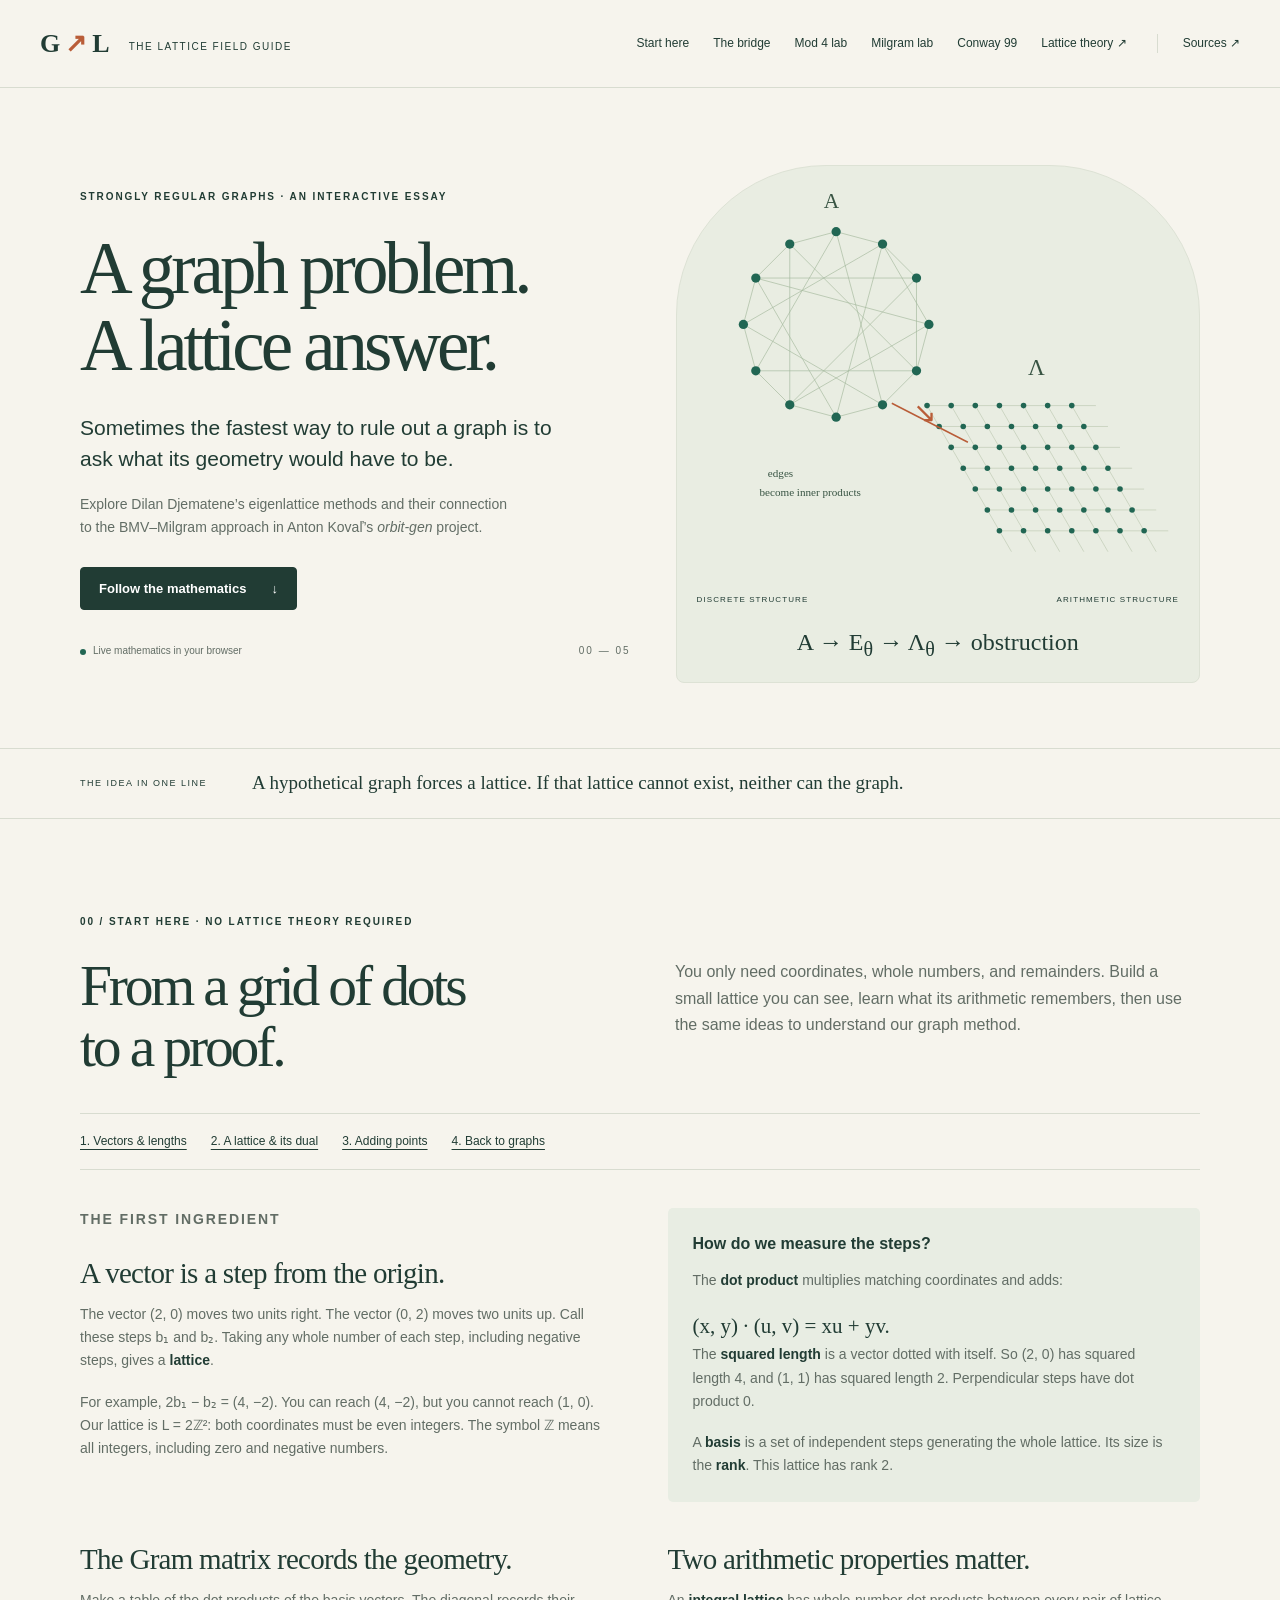
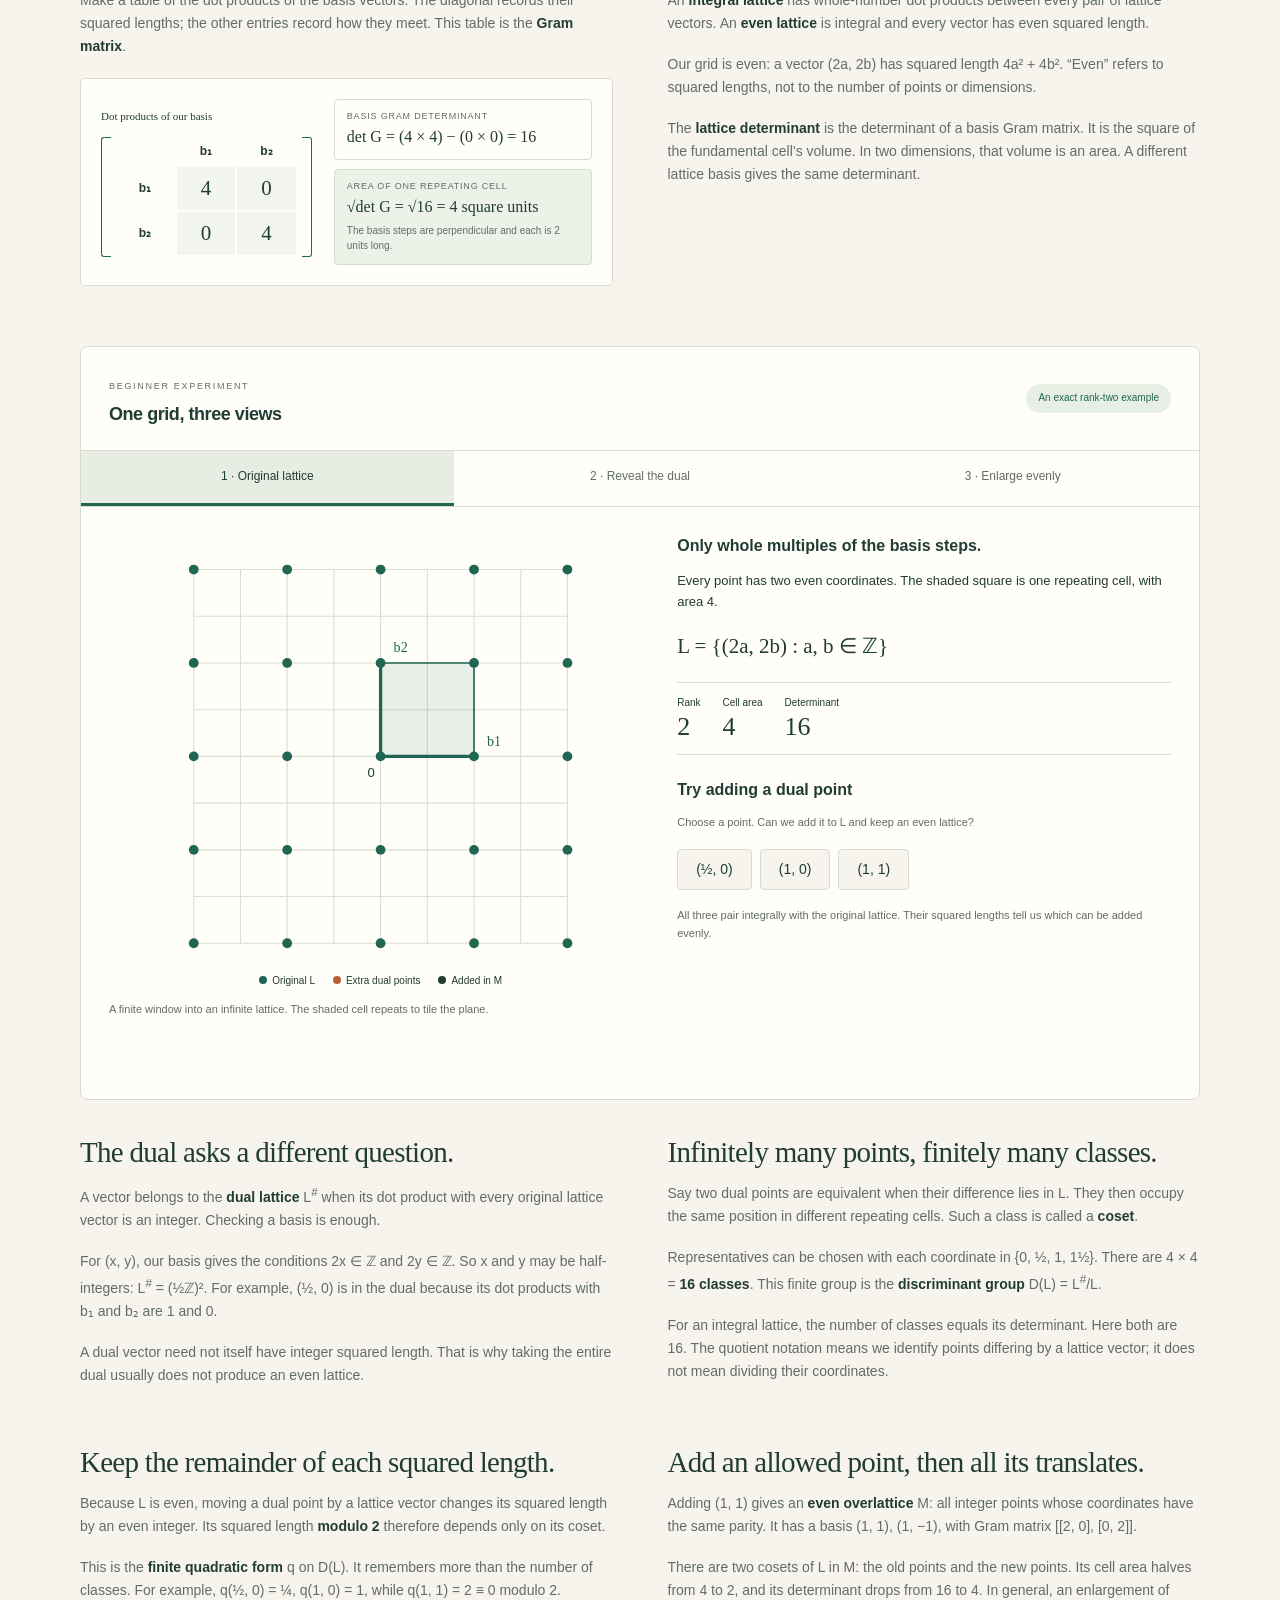
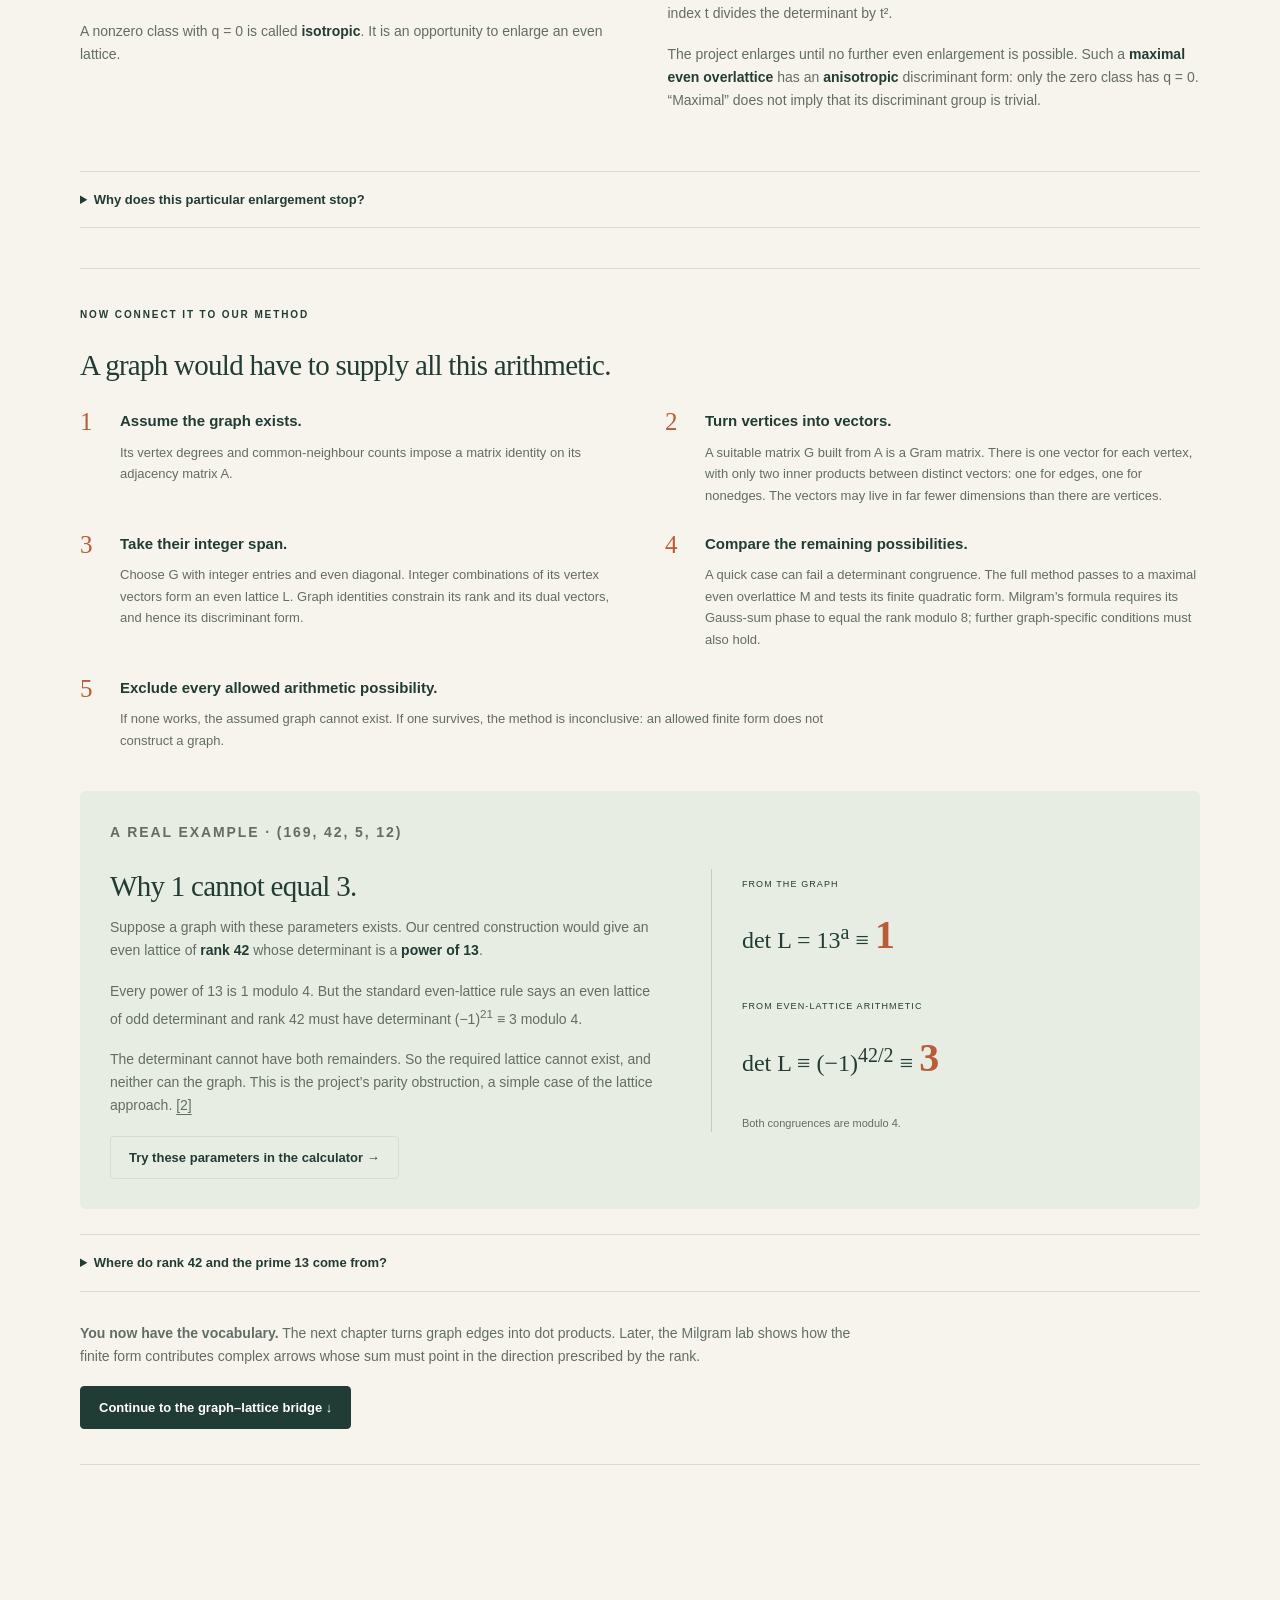
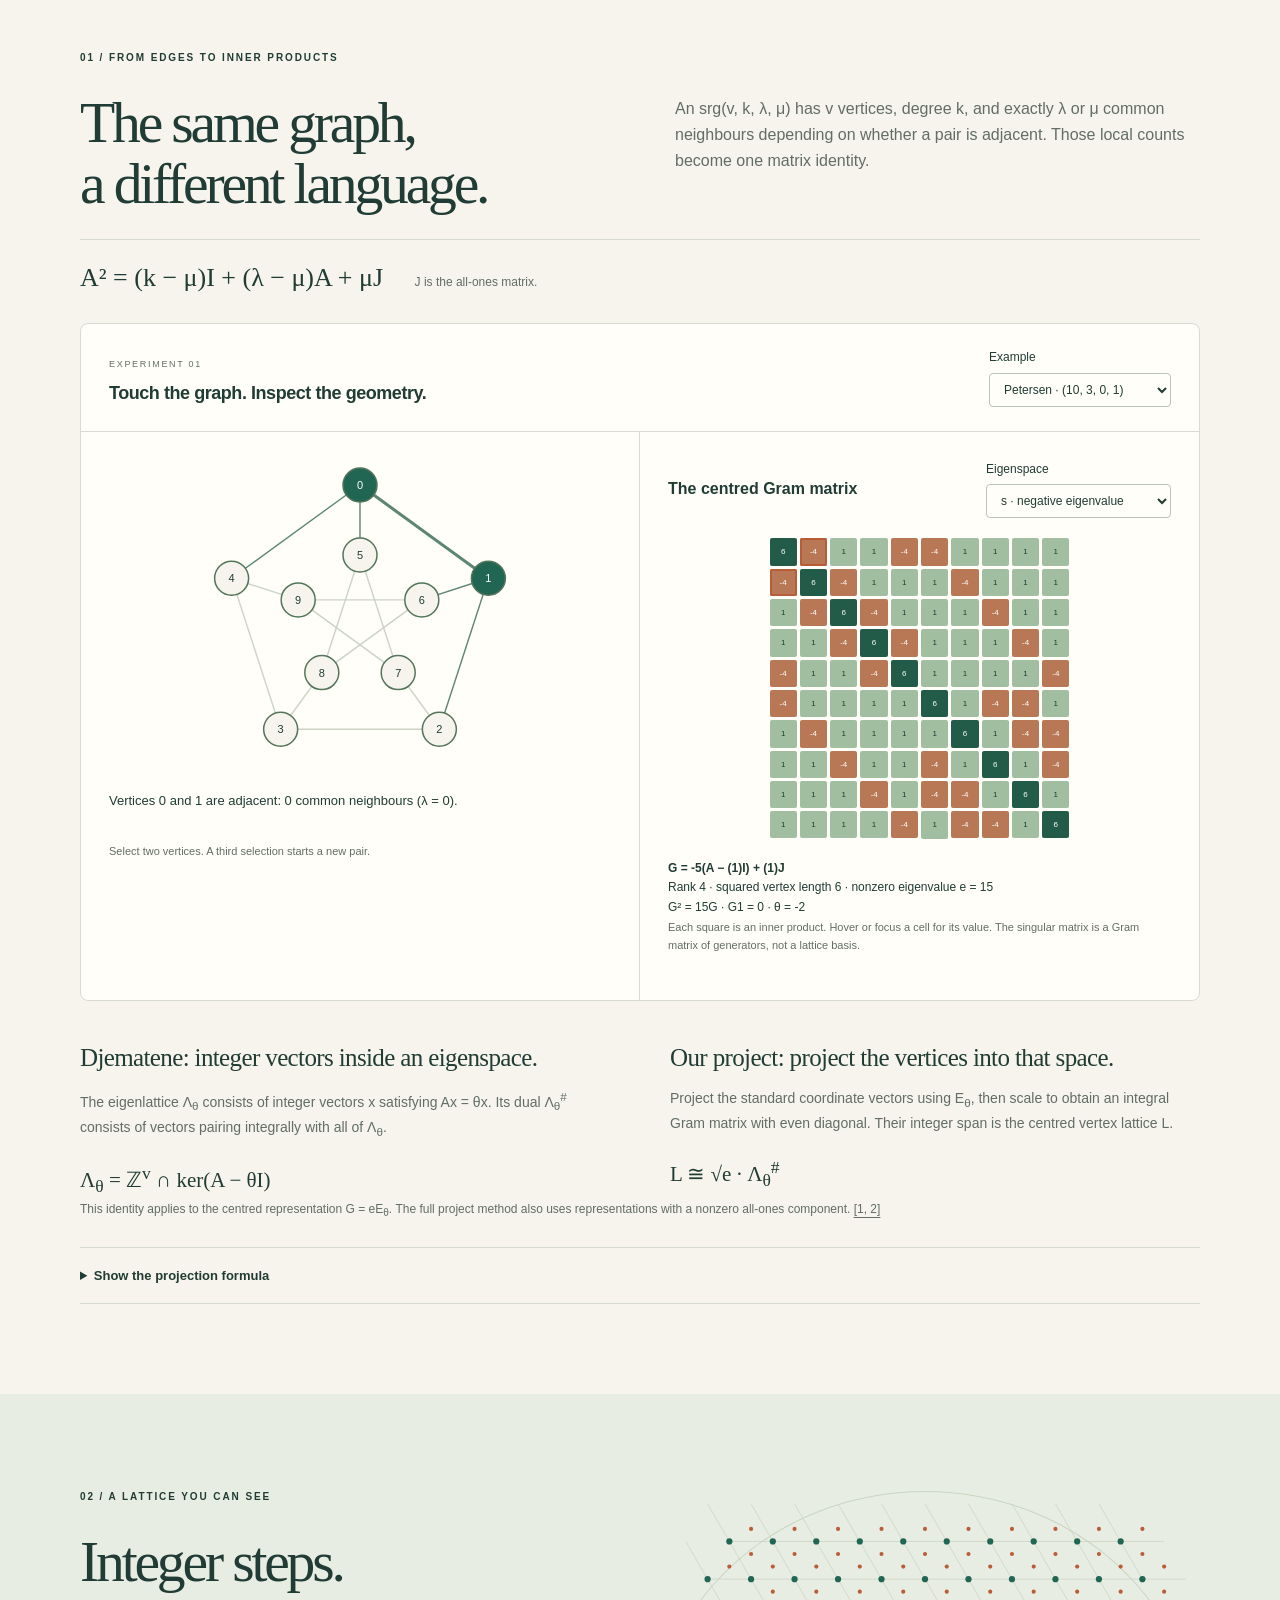
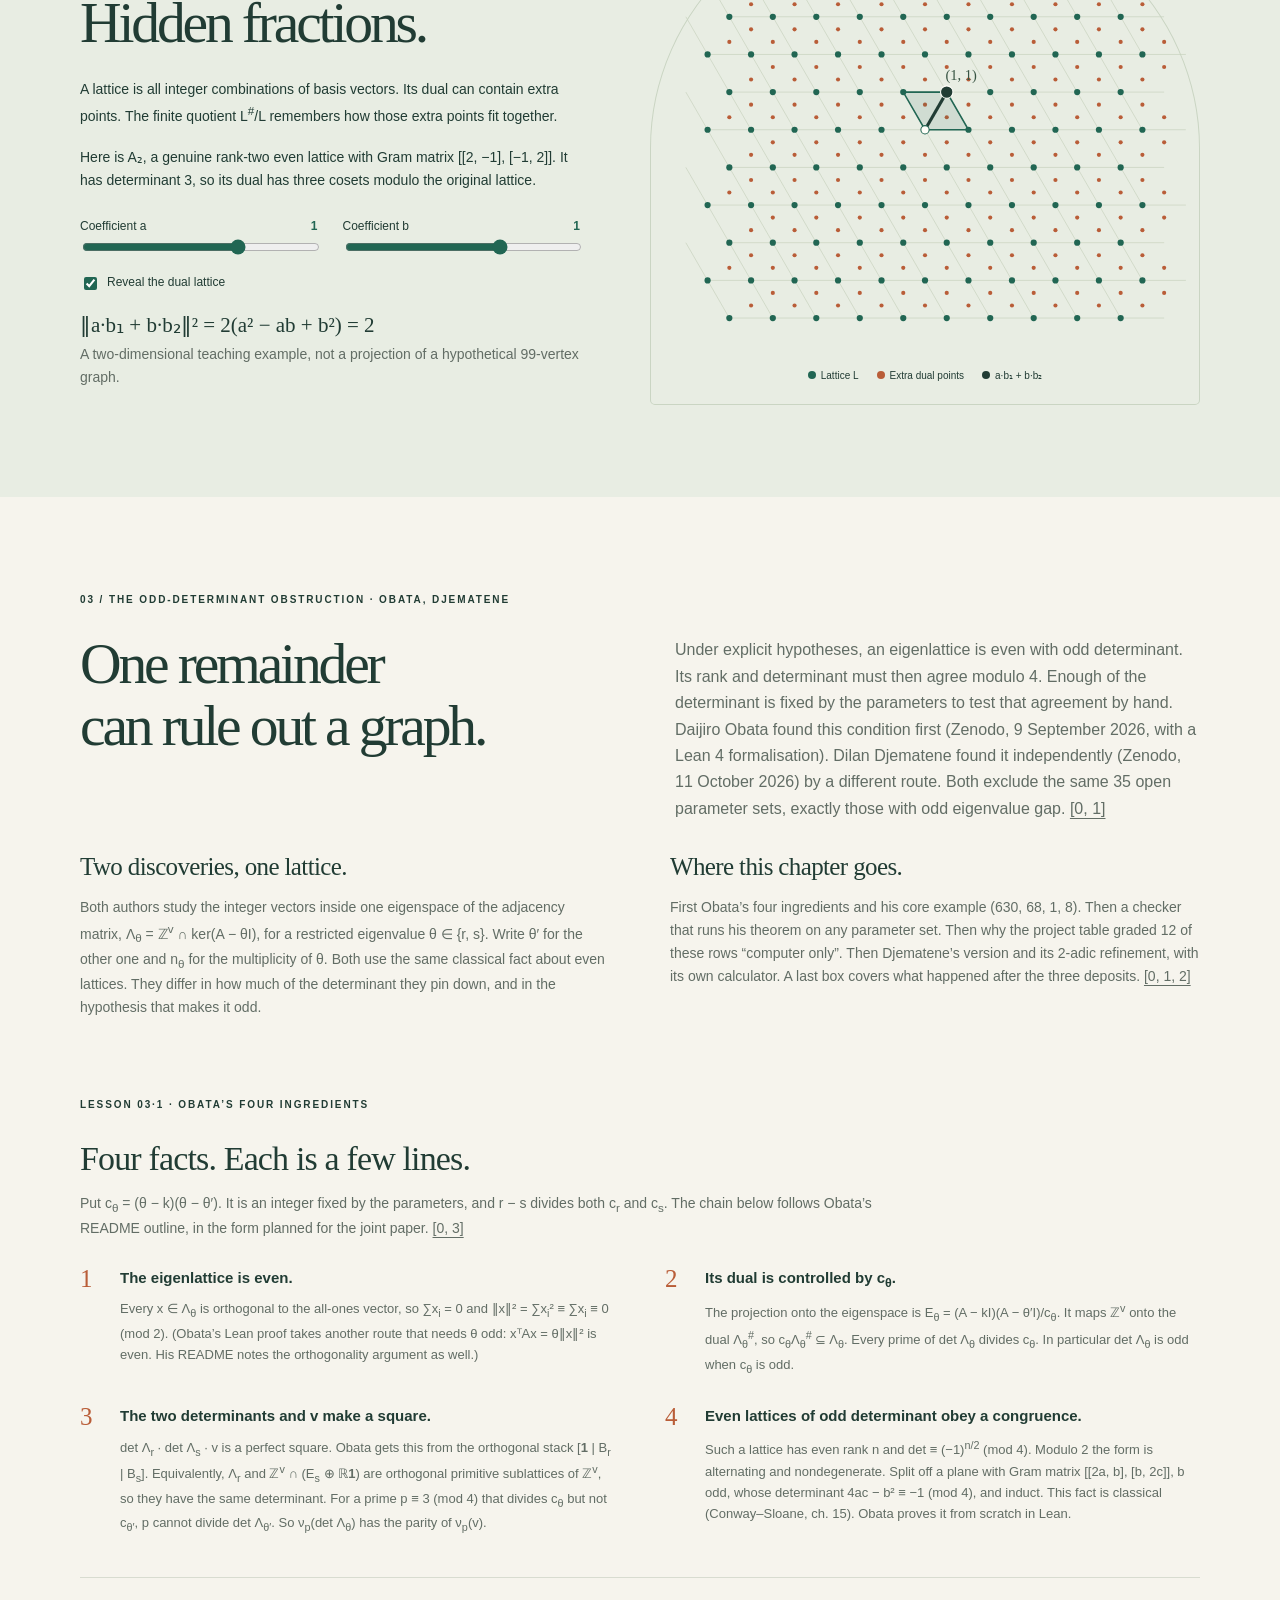
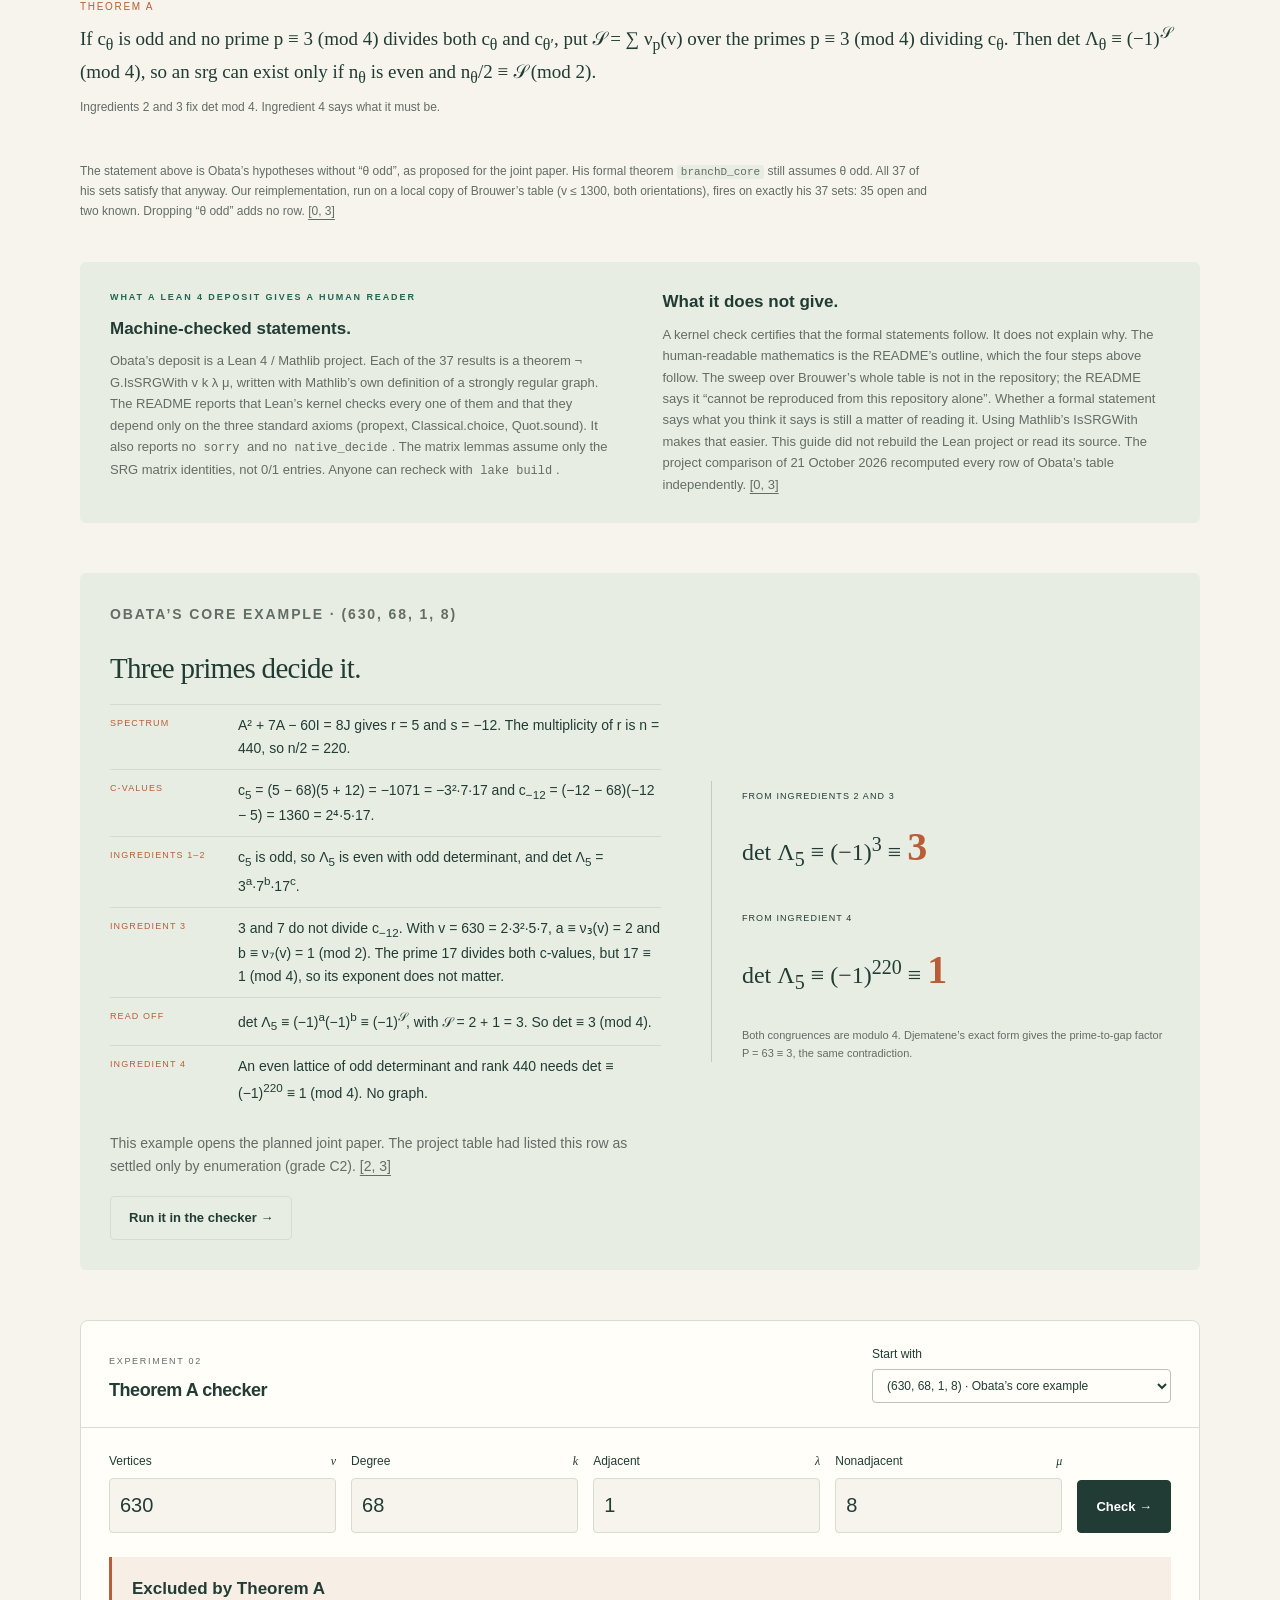
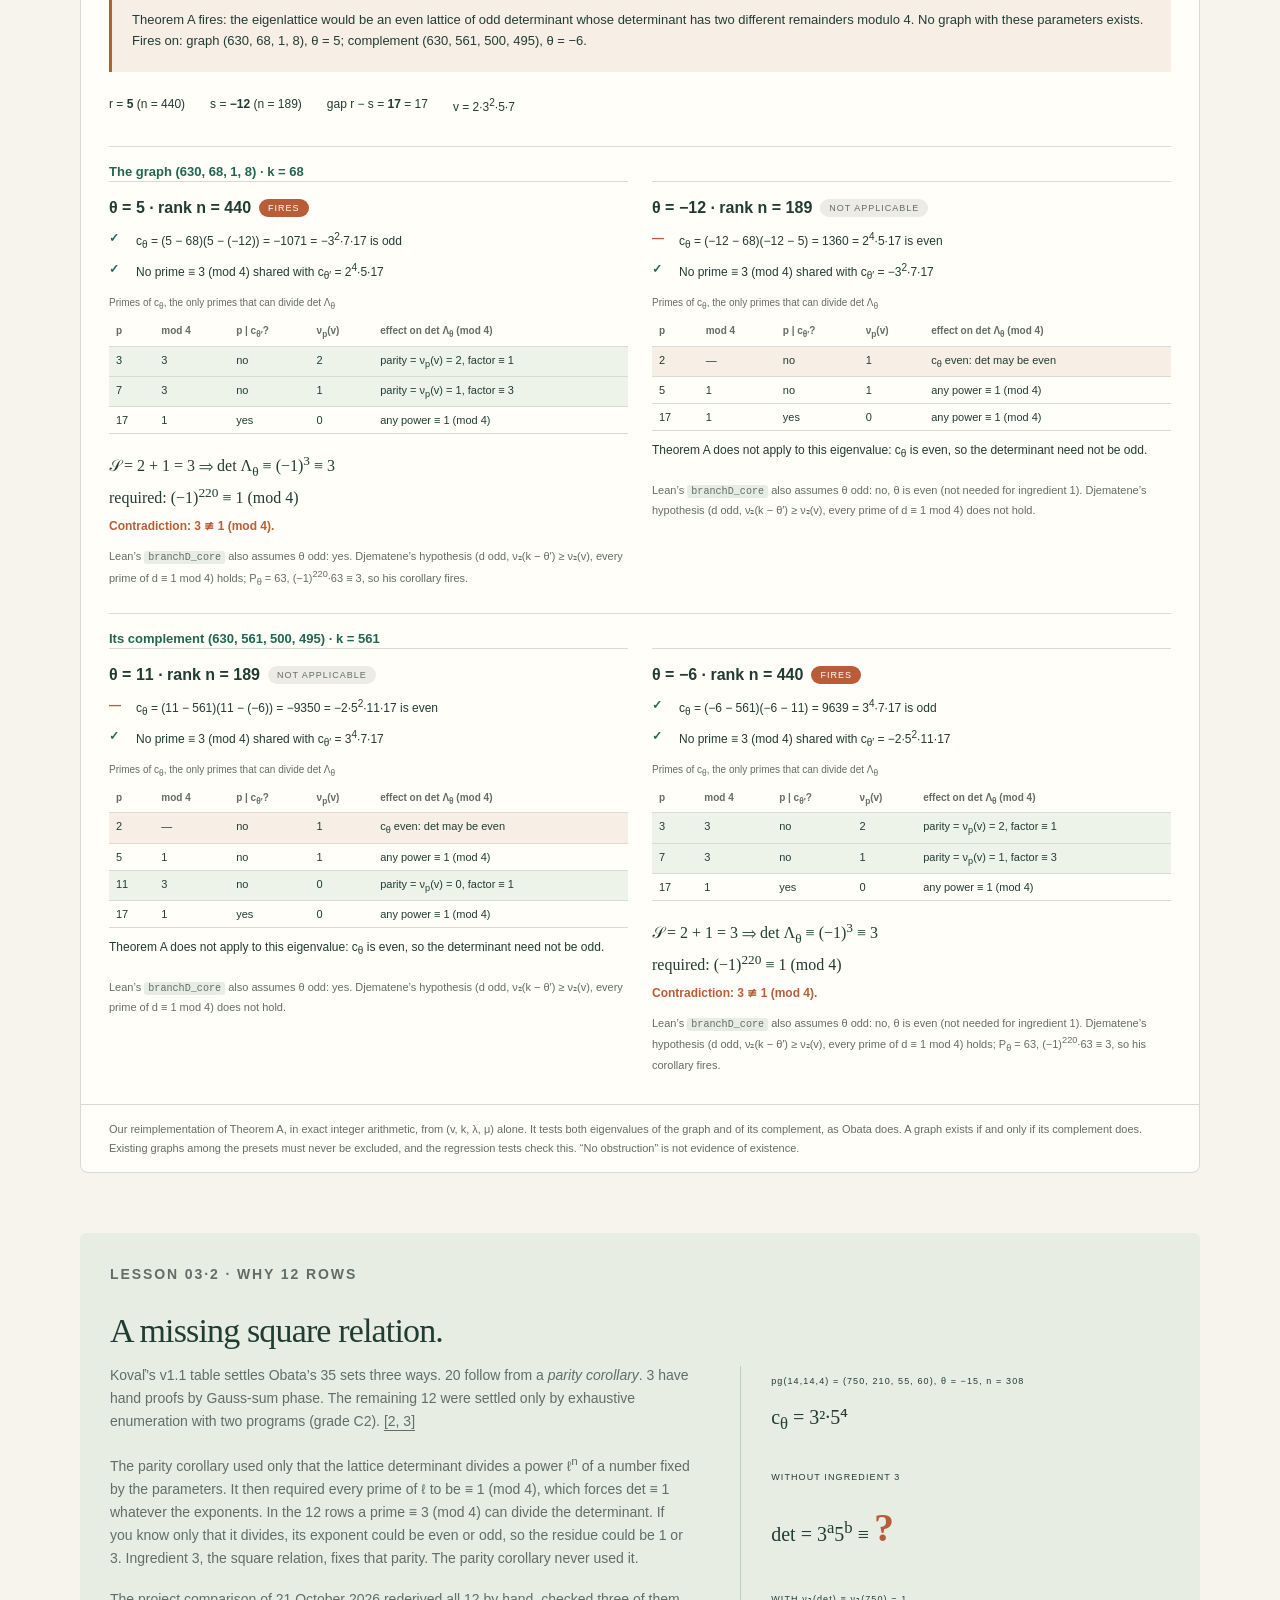
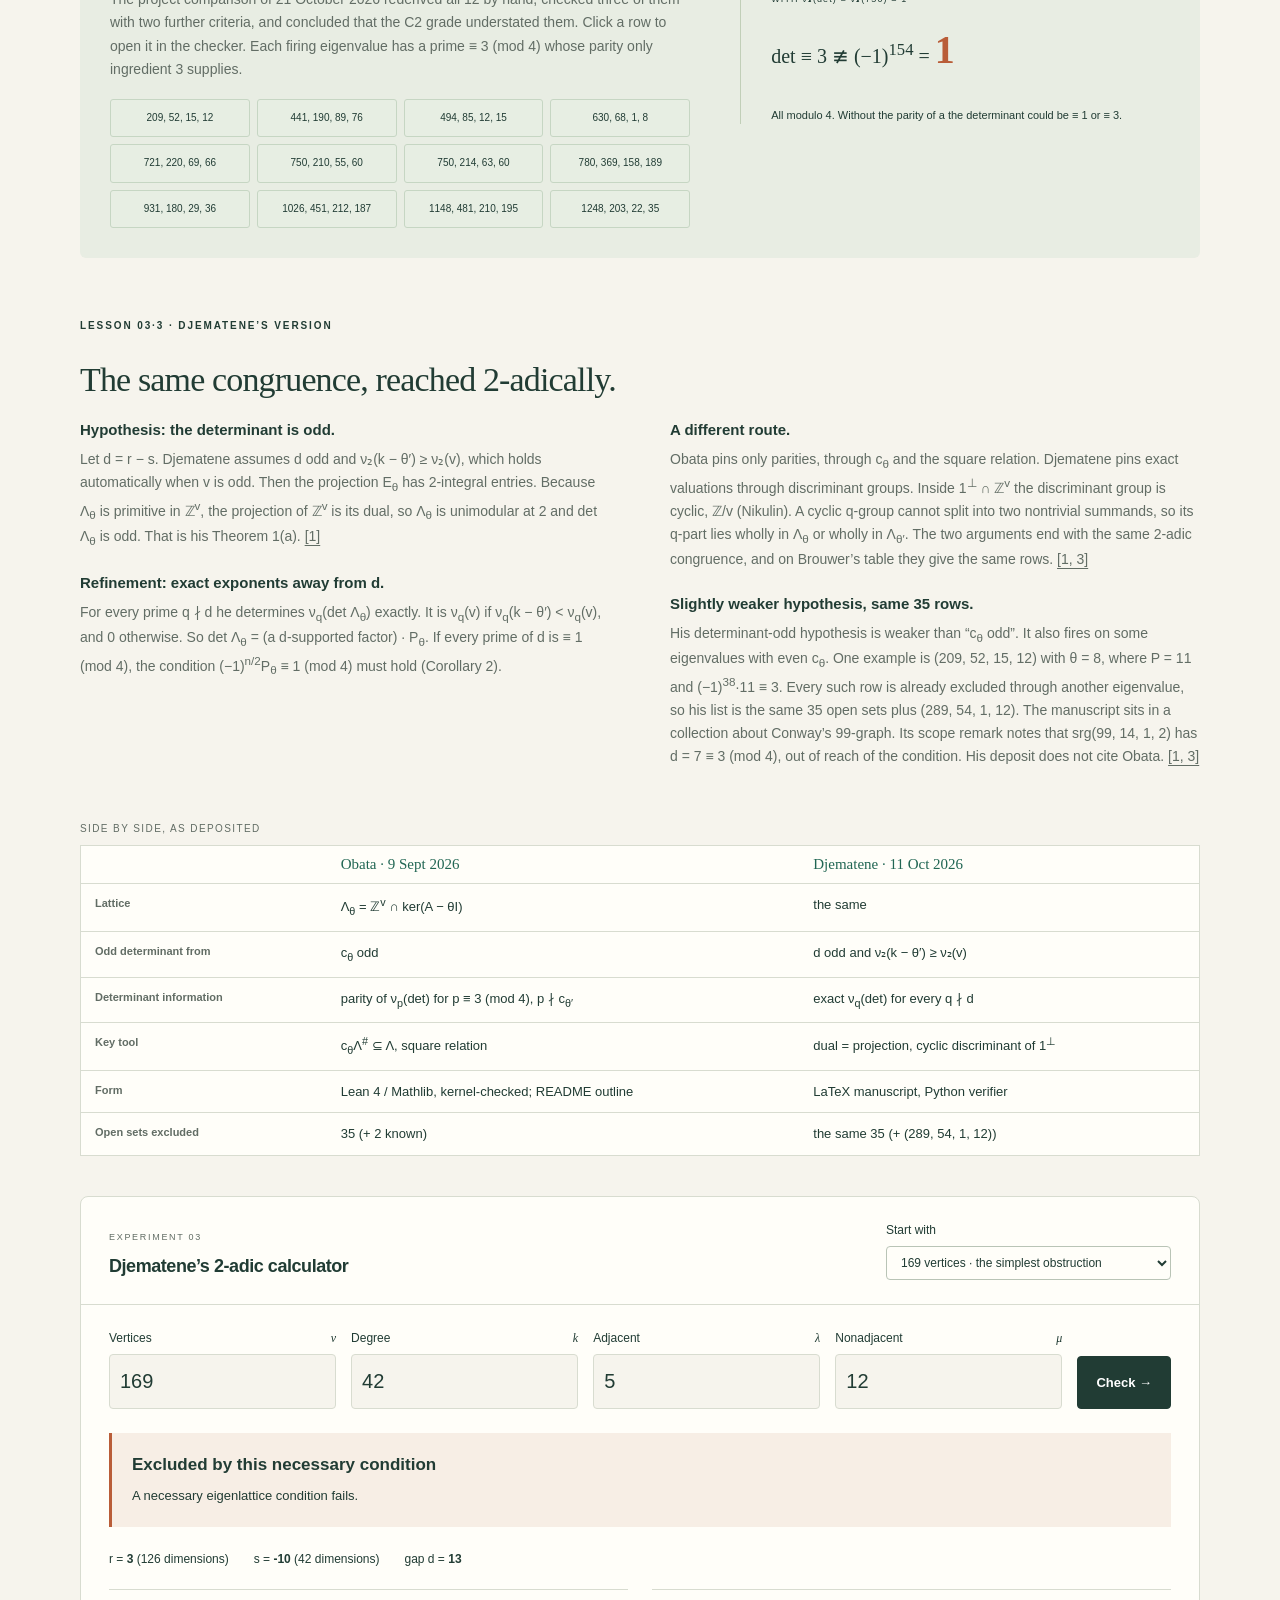
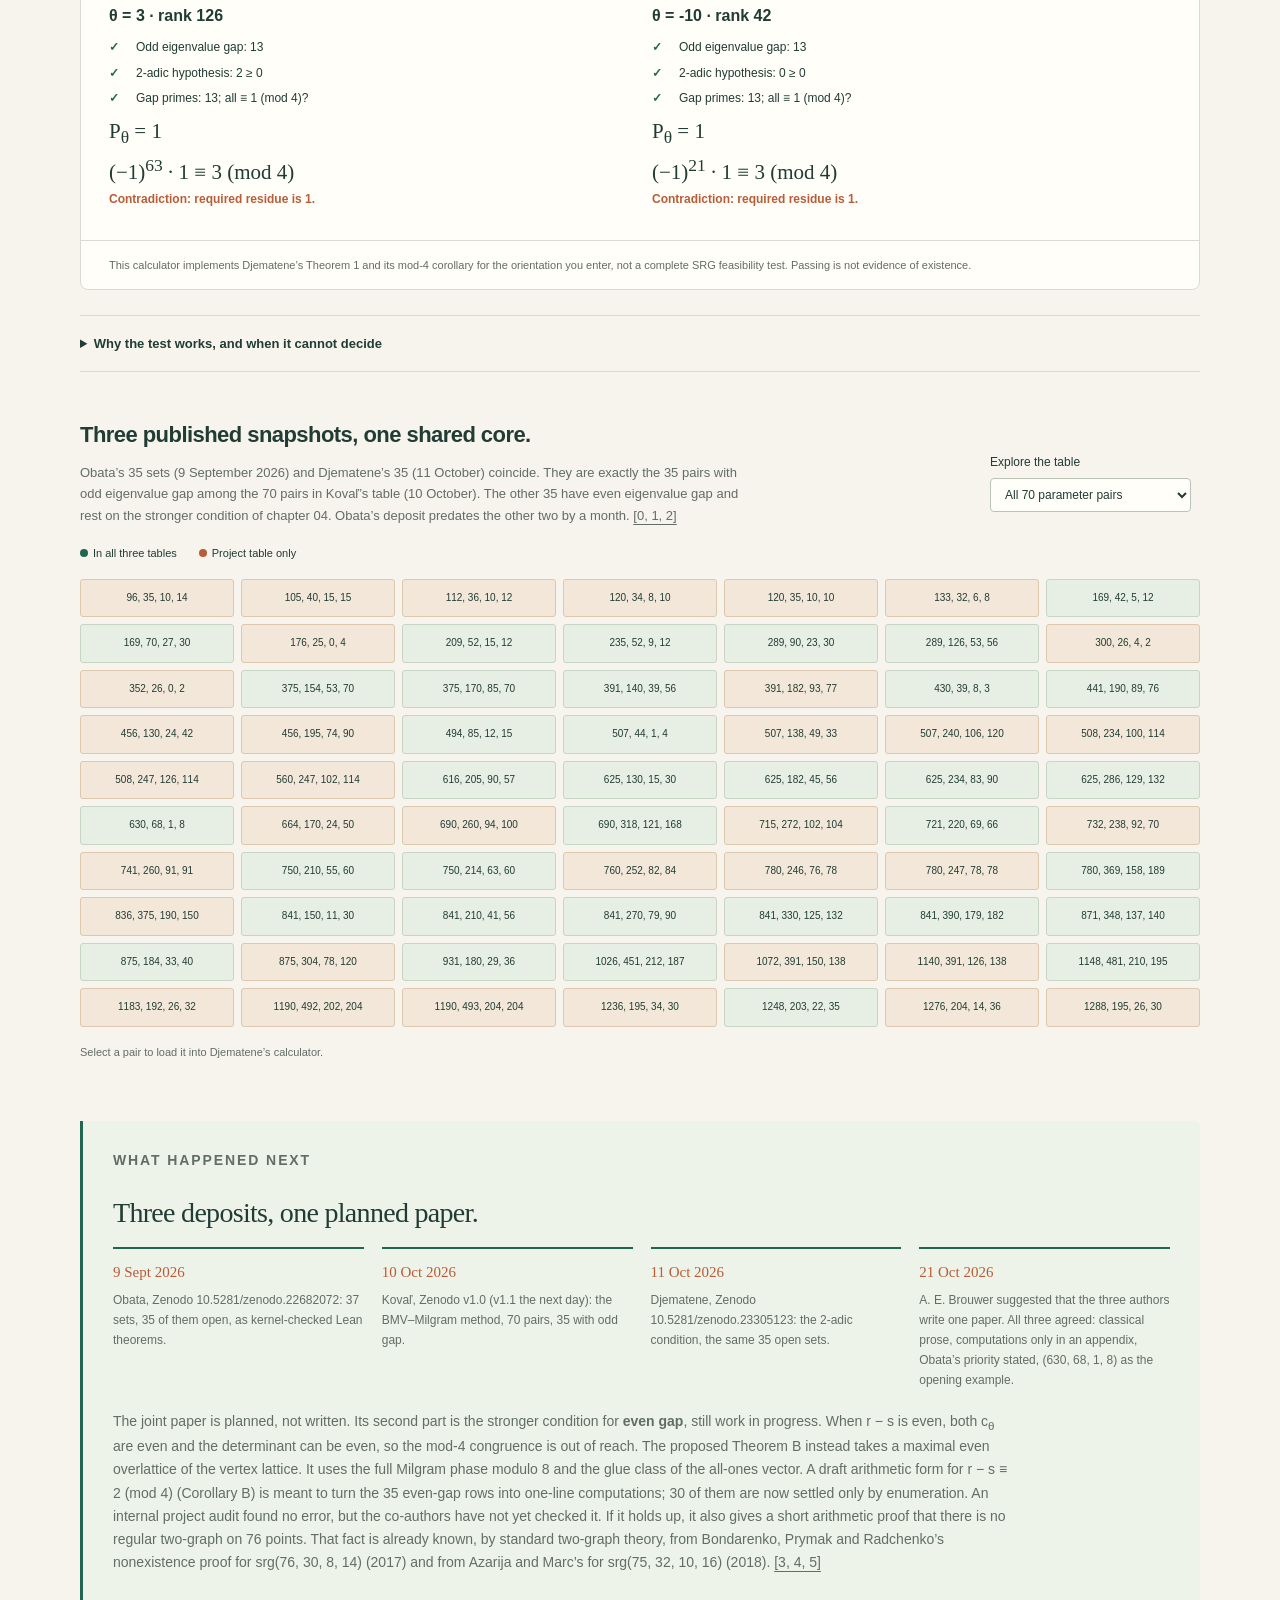
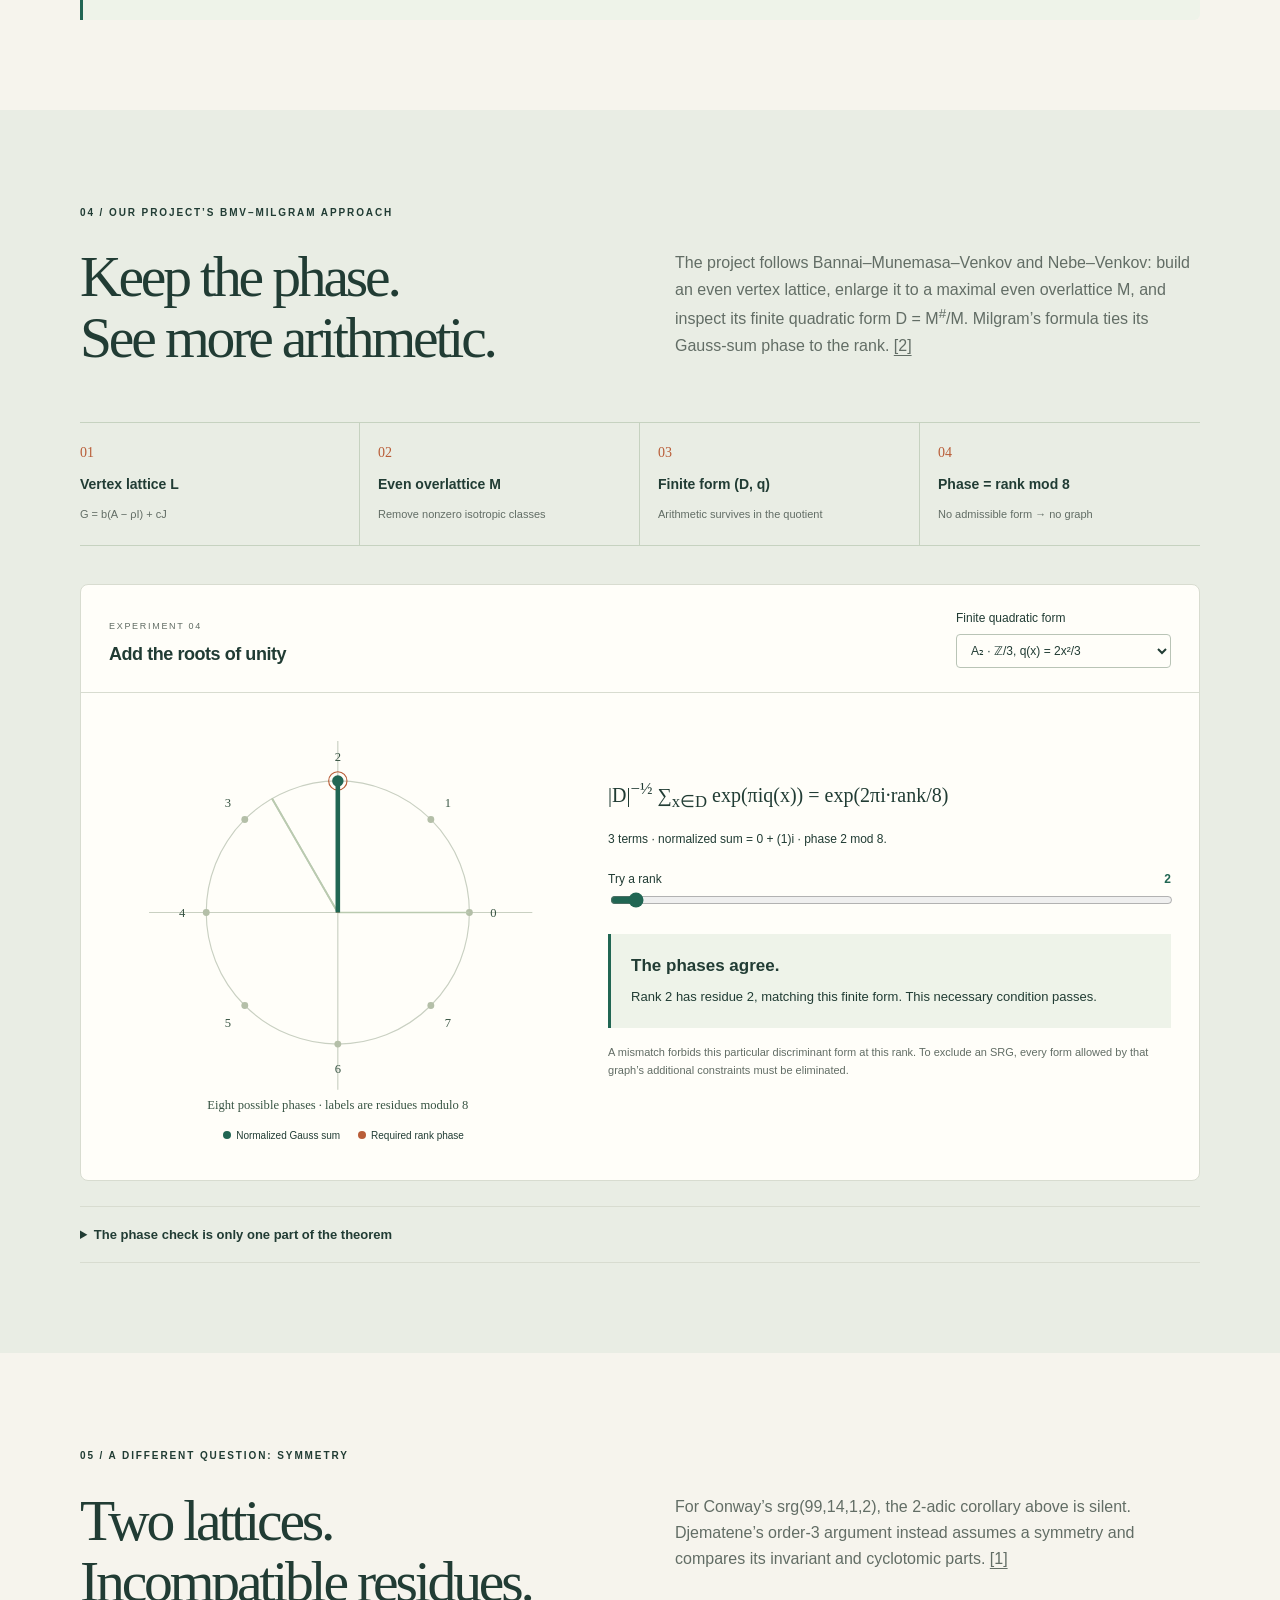
==== commit 84308bd2: "Chapter 03 expanded: Obata's four ingredients and Theorem A statement, Lean box, worked example (630" ====
--- a/index.html
+++ b/index.html
@@ -43,18 +43,44 @@
 </section>
 <section class="chapter lattice-section" id="lattice"><div class="wrap lattice-layout"><div><p class="eyebrow">02 / A LATTICE YOU CAN SEE</p><h2>Integer steps.<br>Hidden fractions.</h2><p>A lattice is all integer combinations of basis vectors. Its dual can contain extra points. The finite quotient L<sup>#</sup>/L remembers how those extra points fit together.</p><p>Here is A₂, a genuine rank-two even lattice with Gram matrix [[2, −1], [−1, 2]]. It has determinant 3, so its dual has three cosets modulo the original lattice.</p><div class="sliders"><label>Coefficient a <output id="a-value">1</output><input id="lattice-a" type="range" min="-3" max="3" value="1"></label><label>Coefficient b <output id="b-value">1</output><input id="lattice-b" type="range" min="-3" max="3" value="1"></label></div><label class="check"><input id="show-dual" type="checkbox" checked> Reveal the dual lattice</label><div id="lattice-result" class="formula" aria-live="polite"></div><p class="hint">A two-dimensional teaching example, not a projection of a hypothetical 99-vertex graph.</p></div><div class="lattice-drawing"><svg id="lattice-svg" viewBox="0 0 510 440" role="img" aria-label="A2 lattice and its dual"></svg><div class="legend"><span><i class="key teal"></i>Lattice L</span><span><i class="key orange"></i>Extra dual points</span><span><i class="key ink"></i>a·b₁ + b·b₂</span></div></div></div></section>
 <section class="wrap chapter" id="obstruction">
-  <div class="chapter-head"><p class="eyebrow">03 / THE ODD-DETERMINANT OBSTRUCTION · OBATA, DJEMATENE</p><h2>One remainder<br>can rule out a graph.</h2><p>Under explicit hypotheses, an eigenlattice is even with odd determinant. Its rank and determinant must then agree modulo 4. Enough of the determinant is fixed by the parameters to test that agreement by hand. This condition was found first by Daijiro Obata (Zenodo, 9 September 2026, with a Lean 4 formalisation) and independently by Dilan Djematene (Zenodo, 11 October 2026); both exclude the same 35 open parameter sets, exactly those with odd eigenvalue gap. <a href="#sources">[0, 1]</a></p></div>
-  <div class="lab"><div class="lab-bar"><div><span class="lab-number">EXPERIMENT 02</span><h3>Try a parameter set</h3></div><label>Start with <select id="preset"><option value="169,42,5,12">169 vertices · the simplest obstruction</option><option value="750,210,55,60">750 vertices · the prime-to-gap refinement</option><option value="96,35,10,14">96 vertices · outside this corollary</option><option value="99,14,1,2">Conway 99 · no verdict here</option><option value="10,3,0,1">Petersen · an existing graph</option><option value="16,6,2,2">4 × 4 rook · an existing graph</option></select></label></div>
+  <div class="chapter-head"><p class="eyebrow">03 / THE ODD-DETERMINANT OBSTRUCTION · OBATA, DJEMATENE</p><h2>One remainder<br>can rule out a graph.</h2><p>Under explicit hypotheses, an eigenlattice is even with odd determinant. Its rank and determinant must then agree modulo 4. Enough of the determinant is fixed by the parameters to test that agreement by hand. Daijiro Obata found this condition first (Zenodo, 9 September 2026, with a Lean 4 formalisation). Dilan Djematene found it independently (Zenodo, 11 October 2026) by a different route. Both exclude the same 35 open parameter sets, exactly those with odd eigenvalue gap. <a href="#sources">[0, 1]</a></p></div>
+
+  <div class="bridge-text ob-intro"><div><h3>Two discoveries, one lattice.</h3><p>Both authors study the integer vectors inside one eigenspace of the adjacency matrix, Λ<sub>θ</sub> = ℤ<sup>v</sup> ∩ ker(A − θI), for a restricted eigenvalue θ ∈ {r, s}. Write θ′ for the other one and n<sub>θ</sub> for the multiplicity of θ. Both use the same classical fact about even lattices. They differ in how much of the determinant they pin down, and in the hypothesis that makes it odd.</p></div><div><h3>Where this chapter goes.</h3><p>First Obata’s four ingredients and his core example (630, 68, 1, 8). Then a checker that runs his theorem on any parameter set. Then why the project table graded 12 of these rows “computer only”. Then Djematene’s version and its 2-adic refinement, with its own calculator. A last box covers what happened after the three deposits. <a href="#sources">[0, 1, 2]</a></p></div></div>
+
+  <div class="ob-block" id="obata-chain"><p class="eyebrow">LESSON 03·1 · OBATA’S FOUR INGREDIENTS</p><h3 class="ob-title">Four facts. Each is a few lines.</h3><p class="ob-lede">Put c<sub>θ</sub> = (θ − k)(θ − θ′). It is an integer fixed by the parameters, and r − s divides both c<sub>r</sub> and c<sub>s</sub>. The chain below follows Obata’s README outline, in the form planned for the joint paper. <a href="#sources">[0, 3]</a></p>
+  <ol class="beginner-chain chain-four"><li><strong>The eigenlattice is even.</strong><p>Every x ∈ Λ<sub>θ</sub> is orthogonal to the all-ones vector, so ∑x<sub>i</sub> = 0 and ‖x‖² = ∑x<sub>i</sub>² ≡ ∑x<sub>i</sub> ≡ 0 (mod 2). (Obata’s Lean proof takes another route that needs θ odd: xᵀAx = θ‖x‖² is even. His README notes the orthogonality argument as well.)</p></li><li><strong>Its dual is controlled by c<sub>θ</sub>.</strong><p>The projection onto the eigenspace is E<sub>θ</sub> = (A − kI)(A − θ′I)/c<sub>θ</sub>. It maps ℤ<sup>v</sup> onto the dual Λ<sub>θ</sub><sup>#</sup>, so c<sub>θ</sub>Λ<sub>θ</sub><sup>#</sup> ⊆ Λ<sub>θ</sub>. Every prime of det Λ<sub>θ</sub> divides c<sub>θ</sub>. In particular det Λ<sub>θ</sub> is odd when c<sub>θ</sub> is odd.</p></li><li><strong>The two determinants and v make a square.</strong><p>det Λ<sub>r</sub> · det Λ<sub>s</sub> · v is a perfect square. Obata gets this from the orthogonal stack [<b>1</b> | B<sub>r</sub> | B<sub>s</sub>]. Equivalently, Λ<sub>r</sub> and ℤ<sup>v</sup> ∩ (E<sub>s</sub> ⊕ ℝ<b>1</b>) are orthogonal primitive sublattices of ℤ<sup>v</sup>, so they have the same determinant. For a prime p ≡ 3 (mod 4) that divides c<sub>θ</sub> but not c<sub>θ′</sub>, p cannot divide det Λ<sub>θ′</sub>. So ν<sub>p</sub>(det Λ<sub>θ</sub>) has the parity of ν<sub>p</sub>(v).</p></li><li><strong>Even lattices of odd determinant obey a congruence.</strong><p>Such a lattice has even rank n and det ≡ (−1)<sup>n/2</sup> (mod 4). Modulo 2 the form is alternating and nondegenerate. Split off a plane with Gram matrix [[2a, b], [b, 2c]], b odd, whose determinant 4ac − b² ≡ −1 (mod 4), and induct. This fact is classical (Conway–Sloane, ch. 15). Obata proves it from scratch in Lean.</p></li></ol>
+  <div class="equation-band theorem-band"><span class="band-label">THEOREM A</span>If c<sub>θ</sub> is odd and no prime p ≡ 3 (mod 4) divides both c<sub>θ</sub> and c<sub>θ′</sub>, put 𝒮 = ∑ ν<sub>p</sub>(v) over the primes p ≡ 3 (mod 4) dividing c<sub>θ</sub>. Then det Λ<sub>θ</sub> ≡ (−1)<sup>𝒮</sup> (mod 4), so an srg can exist only if n<sub>θ</sub> is even and n<sub>θ</sub>/2 ≡ 𝒮 (mod 2). <span>Ingredients 2 and 3 fix det mod 4. Ingredient 4 says what it must be.</span></div>
+  <p class="margin-note">The statement above is Obata’s hypotheses without “θ odd”, as proposed for the joint paper. His formal theorem <code>branchD_core</code> still assumes θ odd. All 37 of his sets satisfy that anyway. Our reimplementation, run on a local copy of Brouwer’s table (v ≤ 1300, both orientations), fires on exactly his 37 sets: 35 open and two known. Dropping “θ odd” adds no row. <a href="#sources">[0, 3]</a></p></div>
+
+  <div class="lean-box"><div><p class="eyebrow">WHAT A LEAN 4 DEPOSIT GIVES A HUMAN READER</p><h4>Machine-checked statements.</h4><p>Obata’s deposit is a Lean 4 / Mathlib project. Each of the 37 results is a theorem ¬ G.IsSRGWith v k λ μ, written with Mathlib’s own definition of a strongly regular graph. The README reports that Lean’s kernel checks every one of them and that they depend only on the three standard axioms (propext, Classical.choice, Quot.sound). It also reports no <code>sorry</code> and no <code>native_decide</code>. The matrix lemmas assume only the SRG matrix identities, not 0/1 entries. Anyone can recheck with <code>lake build</code>.</p></div><div><h4>What it does not give.</h4><p>A kernel check certifies that the formal statements follow. It does not explain why. The human-readable mathematics is the README’s outline, which the four steps above follow. The sweep over Brouwer’s whole table is not in the repository; the README says it “cannot be reproduced from this repository alone”. Whether a formal statement says what you think it says is still a matter of reading it. Using Mathlib’s IsSRGWith makes that easier. This guide did not rebuild the Lean project or read its source. The project comparison of 21 October 2026 recomputed every row of Obata’s table independently. <a href="#sources">[0, 3]</a></p></div></div>
+
+  <div class="beginner-example ob-example" id="example630"><div><p class="eyebrow">OBATA’S CORE EXAMPLE · (630, 68, 1, 8)</p><h3>Three primes decide it.</h3><ol class="worked-lines"><li><span>Spectrum</span>A² + 7A − 60I = 8J gives r = 5 and s = −12. The multiplicity of r is n = 440, so n/2 = 220.</li><li><span>c-values</span>c<sub>5</sub> = (5 − 68)(5 + 12) = −1071 = −3²·7·17 and c<sub>−12</sub> = (−12 − 68)(−12 − 5) = 1360 = 2⁴·5·17.</li><li><span>Ingredients 1–2</span>c<sub>5</sub> is odd, so Λ<sub>5</sub> is even with odd determinant, and det Λ<sub>5</sub> = 3<sup>a</sup>·7<sup>b</sup>·17<sup>c</sup>.</li><li><span>Ingredient 3</span>3 and 7 do not divide c<sub>−12</sub>. With v = 630 = 2·3²·5·7, a ≡ ν₃(v) = 2 and b ≡ ν₇(v) = 1 (mod 2). The prime 17 divides both c-values, but 17 ≡ 1 (mod 4), so its exponent does not matter.</li><li><span>Read off</span>det Λ<sub>5</sub> ≡ (−1)<sup>a</sup>(−1)<sup>b</sup> ≡ (−1)<sup>𝒮</sup>, with 𝒮 = 2 + 1 = 3. So det ≡ 3 (mod 4).</li><li><span>Ingredient 4</span>An even lattice of odd determinant and rank 440 needs det ≡ (−1)<sup>220</sup> ≡ 1 (mod 4). No graph.</li></ol><p class="hint">This example opens the planned joint paper. The project table had listed this row as settled only by enumeration (grade C2). <a href="#sources">[2, 3]</a></p><button class="button" type="button" id="load630">Run it in the checker →</button></div><div class="beginner-contradiction"><span>FROM INGREDIENTS 2 AND 3</span><div>det Λ<sub>5</sub> ≡ (−1)<sup>3</sup> ≡ <strong>3</strong></div><span>FROM INGREDIENT 4</span><div>det Λ<sub>5</sub> ≡ (−1)<sup>220</sup> ≡ <strong>1</strong></div><p>Both congruences are modulo 4. Djematene’s exact form gives the prime-to-gap factor P = 63 ≡ 3, the same contradiction.</p></div></div>
+
+  <div class="lab" id="theoremA-lab"><div class="lab-bar"><div><span class="lab-number">EXPERIMENT 02</span><h3>Theorem A checker</h3></div><label>Start with <select id="ta-preset"></select></label></div>
+  <form id="ta-form"><div class="parameter-inputs"><label>Vertices <span>v</span><input id="ta-v" type="number" min="3" max="10000" value="630" required></label><label>Degree <span>k</span><input id="ta-k" type="number" min="1" max="9999" value="68" required></label><label>Adjacent <span>λ</span><input id="ta-lambda" type="number" min="0" max="9999" value="1" required></label><label>Nonadjacent <span>μ</span><input id="ta-mu" type="number" min="1" max="9999" value="8" required></label><button class="button primary" type="submit">Check →</button></div></form>
+  <div id="ta-output" aria-live="polite"></div><p class="lab-foot">Our reimplementation of Theorem A, in exact integer arithmetic, from (v, k, λ, μ) alone. It tests both eigenvalues of the graph and of its complement, as Obata does. A graph exists if and only if its complement does. Existing graphs among the presets must never be excluded, and the regression tests check this. “No obstruction” is not evidence of existence.</p></div>
+
+  <div class="ob-block twelve" id="twelve-rows"><div class="twelve-text"><p class="eyebrow">LESSON 03·2 · WHY 12 ROWS</p><h3 class="ob-title">A missing square relation.</h3><p>Kovaľ’s v1.1 table settles Obata’s 35 sets three ways. 20 follow from a <em>parity corollary</em>. 3 have hand proofs by Gauss-sum phase. The remaining 12 were settled only by exhaustive enumeration with two programs (grade C2). <a href="#sources">[2, 3]</a></p><p>The parity corollary used only that the lattice determinant divides a power ℓ<sup>n</sup> of a number fixed by the parameters. It then required every prime of ℓ to be ≡ 1 (mod 4), which forces det ≡ 1 whatever the exponents. In the 12 rows a prime ≡ 3 (mod 4) can divide the determinant. If you know only that it divides, its exponent could be even or odd, so the residue could be 1 or 3. Ingredient 3, the square relation, fixes that parity. The parity corollary never used it.</p><p>The project comparison of 21 October 2026 rederived all 12 by hand, checked three of them with two further criteria, and concluded that the C2 grade understated them. Click a row to open it in the checker. Each firing eigenvalue has a prime ≡ 3 (mod 4) whose parity only ingredient 3 supplies.</p><div id="twelve" class="twelve-catalog"></div></div>
+  <div class="beginner-contradiction twelve-side"><span>pg(14,14,4) = (750, 210, 55, 60), θ = −15, n = 308</span><div>c<sub>θ</sub> = 3²·5⁴</div><span>WITHOUT INGREDIENT 3</span><div>det = 3<sup>a</sup>5<sup>b</sup> ≡ <strong>?</strong></div><span>WITH ν₃(det) ≡ ν₃(750) = 1</span><div>det ≡ 3 ≢ (−1)<sup>154</sup> = <strong>1</strong></div><p>All modulo 4. Without the parity of a the determinant could be ≡ 1 or ≡ 3.</p></div></div>
+
+  <div class="ob-block" id="djematene-version"><p class="eyebrow">LESSON 03·3 · DJEMATENE’S VERSION</p><h3 class="ob-title">The same congruence, reached 2-adically.</h3>
+  <div class="bridge-text ob-two"><div><h4>Hypothesis: the determinant is odd.</h4><p>Let d = r − s. Djematene assumes d odd and ν₂(k − θ′) ≥ ν₂(v), which holds automatically when v is odd. Then the projection E<sub>θ</sub> has 2-integral entries. Because Λ<sub>θ</sub> is primitive in ℤ<sup>v</sup>, the projection of ℤ<sup>v</sup> is its dual, so Λ<sub>θ</sub> is unimodular at 2 and det Λ<sub>θ</sub> is odd. That is his Theorem 1(a). <a href="#sources">[1]</a></p><h4>Refinement: exact exponents away from d.</h4><p>For every prime q ∤ d he determines ν<sub>q</sub>(det Λ<sub>θ</sub>) exactly. It is ν<sub>q</sub>(v) if ν<sub>q</sub>(k − θ′) &lt; ν<sub>q</sub>(v), and 0 otherwise. So det Λ<sub>θ</sub> = (a d-supported factor) · P<sub>θ</sub>. If every prime of d is ≡ 1 (mod 4), the condition (−1)<sup>n/2</sup>P<sub>θ</sub> ≡ 1 (mod 4) must hold (Corollary 2).</p></div><div><h4>A different route.</h4><p>Obata pins only parities, through c<sub>θ</sub> and the square relation. Djematene pins exact valuations through discriminant groups. Inside 1<sup>⊥</sup> ∩ ℤ<sup>v</sup> the discriminant group is cyclic, ℤ/v (Nikulin). A cyclic q-group cannot split into two nontrivial summands, so its q-part lies wholly in Λ<sub>θ</sub> or wholly in Λ<sub>θ′</sub>. The two arguments end with the same 2-adic congruence, and on Brouwer’s table they give the same rows. <a href="#sources">[1, 3]</a></p><h4>Slightly weaker hypothesis, same 35 rows.</h4><p>His determinant-odd hypothesis is weaker than “c<sub>θ</sub> odd”. It also fires on some eigenvalues with even c<sub>θ</sub>. One example is (209, 52, 15, 12) with θ = 8, where P = 11 and (−1)<sup>38</sup>·11 ≡ 3. Every such row is already excluded through another eigenvalue, so his list is the same 35 open sets plus (289, 54, 1, 12). The manuscript sits in a collection about Conway’s 99-graph. Its scope remark notes that srg(99, 14, 1, 2) has d = 7 ≡ 3 (mod 4), out of reach of the condition. His deposit does not cite Obata. <a href="#sources">[1, 3]</a></p></div></div>
+  <div class="compare-wrap"><table class="compare-table"><caption>Side by side, as deposited</caption><thead><tr><th></th><th>Obata · 9 Sept 2026</th><th>Djematene · 11 Oct 2026</th></tr></thead><tbody><tr><th>Lattice</th><td>Λ<sub>θ</sub> = ℤ<sup>v</sup> ∩ ker(A − θI)</td><td>the same</td></tr><tr><th>Odd determinant from</th><td>c<sub>θ</sub> odd</td><td>d odd and ν₂(k − θ′) ≥ ν₂(v)</td></tr><tr><th>Determinant information</th><td>parity of ν<sub>p</sub>(det) for p ≡ 3 (mod 4), p ∤ c<sub>θ′</sub></td><td>exact ν<sub>q</sub>(det) for every q ∤ d</td></tr><tr><th>Key tool</th><td>c<sub>θ</sub>Λ<sup>#</sup> ⊆ Λ, square relation</td><td>dual = projection, cyclic discriminant of 1<sup>⊥</sup></td></tr><tr><th>Form</th><td>Lean 4 / Mathlib, kernel-checked; README outline</td><td>LaTeX manuscript, Python verifier</td></tr><tr><th>Open sets excluded</th><td>35 (+ 2 known)</td><td>the same 35 (+ (289, 54, 1, 12))</td></tr></tbody></table></div></div>
+
+  <div class="lab"><div class="lab-bar"><div><span class="lab-number">EXPERIMENT 03</span><h3>Djematene’s 2-adic calculator</h3></div><label>Start with <select id="preset"><option value="169,42,5,12">169 vertices · the simplest obstruction</option><option value="750,210,55,60">750 vertices · the prime-to-gap refinement</option><option value="209,52,15,12">209 vertices · fires on θ = 8 too</option><option value="96,35,10,14">96 vertices · outside this corollary</option><option value="99,14,1,2">Conway 99 · no verdict here</option><option value="10,3,0,1">Petersen · an existing graph</option><option value="16,6,2,2">4 × 4 rook · an existing graph</option></select></label></div>
   <form id="parameter-form"><div class="parameter-inputs"><label>Vertices <span>v</span><input id="v" type="number" min="3" max="10000" value="169" required></label><label>Degree <span>k</span><input id="k" type="number" min="1" max="9999" value="42" required></label><label>Adjacent <span>λ</span><input id="lambda" type="number" min="0" max="9999" value="5" required></label><label>Nonadjacent <span>μ</span><input id="mu" type="number" min="1" max="9999" value="12" required></label><button class="button primary" type="submit">Check →</button></div></form>
-  <div id="arithmetic-output" aria-live="polite"></div><p class="lab-foot">This calculator implements Theorem 1 and its mod‑4 corollary, not a complete SRG feasibility test. Passing is not evidence of existence.</p></div>
+  <div id="arithmetic-output" aria-live="polite"></div><p class="lab-foot">This calculator implements Djematene’s Theorem 1 and its mod‑4 corollary for the orientation you enter, not a complete SRG feasibility test. Passing is not evidence of existence.</p></div>
   <details><summary>Why the test works, and when it cannot decide</summary><p>Write d = r − s. The theorem requires integral restricted eigenvalues, odd d, and ν₂(k − θ′) ≥ ν₂(v). The notation ν<sub>p</sub>(n) means the exponent of p in n. The prime-to-d determinant factor is</p><div class="formula">P<sub>θ</sub> = ∏ q<sup>νq(v)</sup>, over q | v, q ∤ d, ν<sub>q</sub>(k − θ′) &lt; ν<sub>q</sub>(v).</div><p>If every prime divisor of d is 1 modulo 4, the unknown d-supported factor contributes 1 modulo 4. The necessary test is (−1)<sup>mθ/2</sup>P<sub>θ</sub> ≡ 1 (mod 4). Odd rank is already impossible under the theorem’s hypotheses. If d has a prime congruent to 3 modulo 4, its unknown exponent prevents this determinant shortcut.</p></details>
-  <div class="catalog-head"><div><h3>Three published snapshots, one shared core.</h3><p>Obata’s 35 sets (9 September 2026) and Djematene’s 35 (11 October) coincide, and they are exactly the 35 pairs with odd eigenvalue gap among the 70 pairs in Kovaľ’s v1.1 table (10 October). The other 35 have even eigenvalue gap and rest on the stronger condition of chapter 04. Obata’s deposit predates the other two by a month. At A. E. Brouwer’s suggestion the three authors are preparing one joint paper. <a href="#sources">[0, 1, 2]</a></p></div><label>Explore the table <select id="catalog-filter"><option value="all">All 70 parameter pairs</option><option value="shared">35 shared · odd gap</option><option value="project">35 project-only · even gap</option></select></label></div>
-  <div class="catalog-legend"><span><i class="key teal"></i>In both tables</span><span><i class="key orange"></i>Project table only</span></div><div id="catalog" class="catalog"></div><p id="catalog-status" class="hint" aria-live="polite">Select a pair to load it into the calculator.</p>
+  <div class="catalog-head"><div><h3>Three published snapshots, one shared core.</h3><p>Obata’s 35 sets (9 September 2026) and Djematene’s 35 (11 October) coincide. They are exactly the 35 pairs with odd eigenvalue gap among the 70 pairs in Kovaľ’s table (10 October). The other 35 have even eigenvalue gap and rest on the stronger condition of chapter 04. Obata’s deposit predates the other two by a month. <a href="#sources">[0, 1, 2]</a></p></div><label>Explore the table <select id="catalog-filter"><option value="all">All 70 parameter pairs</option><option value="shared">35 shared · odd gap</option><option value="project">35 project-only · even gap</option></select></label></div>
+  <div class="catalog-legend"><span><i class="key teal"></i>In all three tables</span><span><i class="key orange"></i>Project table only</span></div><div id="catalog" class="catalog"></div><p id="catalog-status" class="hint" aria-live="polite">Select a pair to load it into Djematene’s calculator.</p>
+
+  <aside class="history-box" id="what-next" aria-labelledby="what-next-title"><p class="eyebrow">WHAT HAPPENED NEXT</p><h3 id="what-next-title">Three deposits, one planned paper.</h3><ol class="timeline"><li><time datetime="2026-09-09">9 Sept 2026</time><p>Obata, Zenodo 10.5281/zenodo.22682072: 37 sets, 35 of them open, as kernel-checked Lean theorems.</p></li><li><time datetime="2026-10-10">10 Oct 2026</time><p>Kovaľ, Zenodo v1.0 (v1.1 the next day): the BMV–Milgram method, 70 pairs, 35 with odd gap.</p></li><li><time datetime="2026-10-11">11 Oct 2026</time><p>Djematene, Zenodo 10.5281/zenodo.23305123: the 2-adic condition, the same 35 open sets.</p></li><li><time datetime="2026-10-21">21 Oct 2026</time><p>A. E. Brouwer suggested that the three authors write one paper. All three agreed: classical prose, computations only in an appendix, Obata’s priority stated, (630, 68, 1, 8) as the opening example.</p></li></ol>
+  <p>The joint paper is planned, not written. Its second part is the stronger condition for <strong>even gap</strong>, still work in progress. When r − s is even, both c<sub>θ</sub> are even and the determinant can be even, so the mod-4 congruence is out of reach. The proposed Theorem B instead takes a maximal even overlattice of the vertex lattice. It uses the full Milgram phase modulo 8 and the glue class of the all-ones vector. A draft arithmetic form for r − s ≡ 2 (mod 4) (Corollary B) is meant to turn the 35 even-gap rows into one-line computations; 30 of them are now settled only by enumeration. An internal project audit found no error, but the co-authors have not yet checked it. If it holds up, it also gives a short arithmetic proof that there is no regular two-graph on 76 points. That fact is already known, by standard two-graph theory, from Bondarenko, Prymak and Radchenko’s nonexistence proof for srg(76, 30, 8, 14) (2017) and from Azarija and Marc’s for srg(75, 32, 10, 16) (2018). <a href="#sources">[3, 4, 5]</a></p></aside>
 </section>
 <section class="chapter milgram-section" id="milgram"><div class="wrap">
   <div class="chapter-head"><p class="eyebrow">04 / OUR PROJECT’S BMV–MILGRAM APPROACH</p><h2>Keep the phase.<br>See more arithmetic.</h2><p>The project follows Bannai–Munemasa–Venkov and Nebe–Venkov: build an even vertex lattice, enlarge it to a maximal even overlattice M, and inspect its finite quadratic form D = M<sup>#</sup>/M. Milgram’s formula ties its Gauss-sum phase to the rank. <a href="#sources">[2]</a></p></div>
   <div class="method-path"><div><span>01</span><strong>Vertex lattice L</strong><p>G = b(A − ρI) + cJ</p></div><div><span>02</span><strong>Even overlattice M</strong><p>Remove nonzero isotropic classes</p></div><div><span>03</span><strong>Finite form (D, q)</strong><p>Arithmetic survives in the quotient</p></div><div><span>04</span><strong>Phase = rank mod 8</strong><p>No admissible form → no graph</p></div></div>
-  <div class="lab phase-lab"><div class="lab-bar"><div><span class="lab-number">EXPERIMENT 03</span><h3>Add the roots of unity</h3></div><label>Finite quadratic form <select id="phase-choice"><option value="a2">A₂ · ℤ/3, q(x) = 2x²/3</option><option value="a1">A₁ · ℤ/2, q(1) = 1/2</option><option value="p5">ℤ/5 · q(x) = 2x²/5</option><option value="p5n">ℤ/5 · q(x) = 4x²/5</option><option value="d4">D₄ · (ℤ/2)², q(nonzero) = 1</option><option value="e8">E₈ · trivial discriminant group</option></select></label></div><div class="phase-content"><div><svg id="phase-svg" viewBox="0 0 410 350" role="img" aria-label="Complex Gauss sum and the rank phase"></svg><p class="legend"><span><i class="key teal"></i>Normalized Gauss sum</span><span><i class="key orange"></i>Required rank phase</span></p></div><div><div class="formula">|D|<sup>−½</sup> ∑<sub>x∈D</sub> exp(πiq(x)) = exp(2πi·rank/8)</div><p id="phase-terms"></p><label class="rank-slider">Try a rank <output id="rank-value">2</output><input id="rank" type="range" min="1" max="32" value="2"></label><div id="phase-verdict" aria-live="polite"></div><p class="hint">A mismatch forbids this particular discriminant form at this rank. To exclude an SRG, every form allowed by that graph’s additional constraints must be eliminated.</p></div></div></div>
+  <div class="lab phase-lab"><div class="lab-bar"><div><span class="lab-number">EXPERIMENT 04</span><h3>Add the roots of unity</h3></div><label>Finite quadratic form <select id="phase-choice"><option value="a2">A₂ · ℤ/3, q(x) = 2x²/3</option><option value="a1">A₁ · ℤ/2, q(1) = 1/2</option><option value="p5">ℤ/5 · q(x) = 2x²/5</option><option value="p5n">ℤ/5 · q(x) = 4x²/5</option><option value="d4">D₄ · (ℤ/2)², q(nonzero) = 1</option><option value="e8">E₈ · trivial discriminant group</option></select></label></div><div class="phase-content"><div><svg id="phase-svg" viewBox="0 0 410 350" role="img" aria-label="Complex Gauss sum and the rank phase"></svg><p class="legend"><span><i class="key teal"></i>Normalized Gauss sum</span><span><i class="key orange"></i>Required rank phase</span></p></div><div><div class="formula">|D|<sup>−½</sup> ∑<sub>x∈D</sub> exp(πiq(x)) = exp(2πi·rank/8)</div><p id="phase-terms"></p><label class="rank-slider">Try a rank <output id="rank-value">2</output><input id="rank" type="range" min="1" max="32" value="2"></label><div id="phase-verdict" aria-live="polite"></div><p class="hint">A mismatch forbids this particular discriminant form at this rank. To exclude an SRG, every form allowed by that graph’s additional constraints must be eliminated.</p></div></div></div>
   <details><summary>The phase check is only one part of the theorem</summary><p>The full noncentred theorem also requires anisotropy, a distinguished class ȳ with a prescribed order and norm, eD ⊆ ⟨ȳ⟩, and an integrality/parity condition for every class. The browser lab illustrates the phase identity; it does not run the project’s complete finite-module enumeration.</p><p>The odd-gap mod‑4 test and the project’s full mod‑8 method share lattice arithmetic. Djematene’s exact prime-to-gap determinant factor gives short hand proofs for several cases handled computationally in the project table. The full method also treats even gaps.</p></details>
 </div></section>
 <section class="wrap chapter" id="conway"><div class="chapter-head"><p class="eyebrow">05 / A DIFFERENT QUESTION: SYMMETRY</p><h2>Two lattices.<br>Incompatible residues.</h2><p>For Conway’s srg(99,14,1,2), the 2-adic corollary above is silent. Djematene’s order‑3 argument instead assumes a symmetry and compares its invariant and cyclotomic parts. <a href="#sources">[1]</a></p></div>
@@ -63,7 +89,7 @@
   <div class="research-notes"><article><span class="eyebrow">ORDER 2 · COMPUTER-ASSISTED CLAIM</span><h3>A frame inside a classified host.</h3><p>The proposed involution argument turns 49 swapped pairs into a rank‑22 frame. Gluing two norm‑7 vectors gives a rank‑24 odd unimodular host without norm‑1 vectors. The manuscript reports excluding all 156 possible hosts.</p><p class="hint">The local comparison has not audited that computational exclusion. Some programs and certificates are available from the author on request, rather than in the deposit.</p></article><article><span class="eyebrow">243 VERTICES · CONSTRUCTION</span><h3>Change a graph instead of excluding one.</h3><p>Fix a triangle in the Berlekamp–van Lint–Seidel graph. Its 180 far vertices have a second solution to the prescribed row constraints. Replacing those rows constructs a new graph. Two further examples use changes of voltages in 3-fold covers.</p><p class="hint">The project verified all three supplied graphs: parameters (243,22,1,2), with automorphism orders 4320, 864, and 3888. These are a separate construction result.</p></article></div>
   <p class="scope-note"><strong>Keep the conclusions separate.</strong> Excluding an automorphism rules out that symmetry, not the graph. The deposit’s overall asymmetry claim depends on all prime-order exclusions, including the computer-assisted order‑2 result. Conway‑99 existence is not settled by this website.</p>
 </section>
-<section class="sources-section" id="sources"><div class="wrap"><p class="eyebrow">READ THE ORIGINALS</p><h2>Sources, credit & scope.</h2><div class="sources-grid"><div><h3>[0] Daijiro Obata</h3><p><a href="https://doi.org/10.5281/zenodo.22682072">srg-eigenlattice-obstruction v0.1.1 ↗</a></p><p>Zenodo · 9 September 2026 · <a href="https://github.com/daijiro-obata/srg-eigenlattice-obstruction">GitHub ↗</a>. A Lean 4 / Mathlib formalisation applying the classical congruence det ≡ (−1)<sup>n/2</sup> (mod 4) for even lattices of odd determinant to the integral eigenvalue lattices ℤ<sup>v</sup> ∩ ker(A − θI). It proves the nonexistence of 35 open parameter sets, the same 35 with odd eigenvalue gap, plus the known cases (154,51,8,21) and (289,54,1,12). The earliest of the three deposits; the two later ones did not cite it.</p></div><div><h3>[1] Dilan Djematene</h3><p><a href="https://zenodo.org/records/23305123">Strongly regular graphs: Conway‑99 automorphisms, new (243,22,1,2) graphs, and a 2-adic feasibility condition ↗</a></p><p>Zenodo v1.0 · 11 October 2026. The record describes the collection as awaiting independent review. This guide uses its 2-adic and order‑3 manuscripts and summarizes the other methods.</p><a href="https://github.com/amazing-source/strongly-regular-graphs-research/tree/v1.0">Read the source manuscripts ↗</a></div><div><h3>[2] Anton Kovaľ · orbit-gen</h3><p><a href="https://zenodo.org/records/23281359">The Bannai–Munemasa–Venkov lattice method for strongly regular graphs: a uniform discriminant-form condition and new nonexistence results ↗</a></p><p>Version 1.1 · October 2026. Extends the BMV/Nebe–Venkov approach to general SRGs with integral eigenvalues. Its table lists 70 complementary pairs, with hand or computational evidence grades.</p></div></div><p class="source-small">Editorial snapshot: 15 October 2026, updated 25 October 2026 with Obata’s earlier deposit and the planned joint paper. The 35/70 comparison uses the deposited tables, not a live count of open problems. Local audit status comes from the orbit-gen comparison and order‑3 audit dated 14 October 2026; see <a href="SOURCE_NOTES.md">source notes</a>. Illustrations and calculators are educational implementations, not formal proof certificates. Both research projects acknowledge AI assistance.</p></div></section>
+<section class="sources-section" id="sources"><div class="wrap"><p class="eyebrow">READ THE ORIGINALS</p><h2>Sources, credit & scope.</h2><div class="sources-grid"><div><h3>[0] Daijiro Obata</h3><p><a href="https://doi.org/10.5281/zenodo.22682072">srg-eigenlattice-obstruction v0.1.1 ↗</a></p><p>Zenodo · 9 September 2026 · <a href="https://github.com/daijiro-obata/srg-eigenlattice-obstruction">GitHub ↗</a>. A Lean 4 / Mathlib formalisation applying the classical congruence det ≡ (−1)<sup>n/2</sup> (mod 4) for even lattices of odd determinant to the integral eigenvalue lattices ℤ<sup>v</sup> ∩ ker(A − θI). It proves the nonexistence of 35 open parameter sets, the same 35 with odd eigenvalue gap, plus the known cases (154,51,8,21) and (289,54,1,12). The earliest of the three deposits; the two later ones did not cite it.</p></div><div><h3>[1] Dilan Djematene</h3><p><a href="https://zenodo.org/records/23305123">Strongly regular graphs: Conway‑99 automorphisms, new (243,22,1,2) graphs, and a 2-adic feasibility condition ↗</a></p><p>Zenodo v1.0 · 11 October 2026. The record describes the collection as awaiting independent review. This guide uses its 2-adic and order‑3 manuscripts and summarizes the other methods.</p><a href="https://github.com/amazing-source/strongly-regular-graphs-research/tree/v1.0">Read the source manuscripts ↗</a></div><div><h3>[2] Anton Kovaľ · orbit-gen</h3><p><a href="https://zenodo.org/records/23281359">The Bannai–Munemasa–Venkov lattice method for strongly regular graphs: a uniform discriminant-form condition and new nonexistence results ↗</a></p><p>Version 1.1 · October 2026. Extends the BMV/Nebe–Venkov approach to general SRGs with integral eigenvalues. Its table lists 70 complementary pairs, with hand or computational evidence grades.</p></div><div><h3>[3] Project comparison notes</h3><p>orbit-gen, 21 October 2026 · internal, not published</p><p>A three-way comparison of the Obata, Djematene and Kovaľ tables and criteria, with independent exact recomputation of every row of Obata’s table and lattice controls on real graphs. Also the joint-paper roadmap (Theorem A, the (630, 68, 1, 8) example, the even-gap Theorem B as work in progress) and a literature check of the 76-point case. Summarized here, not bundled.</p></div><div><h3>[4] Bondarenko, Prymak, Radchenko</h3><p><a href="https://arxiv.org/abs/1410.6748">Non-existence of (76,30,8,14) strongly regular graph ↗</a></p><p>Linear Algebra Appl. 527 (2017), 53–72. Euclidean representation, a new lower bound on 4-cliques, structural reductions and a small computer search. No integral-lattice arithmetic.</p></div><div><h3>[5] Azarija, Marc</h3><p><a href="https://arxiv.org/abs/1509.05933">There is no (75,32,10,16) strongly regular graph ↗</a></p><p>Linear Algebra Appl. 557 (2018), 62–83. Star complements and a large computer search; they state that there is no regular two-graph on 76 vertices.</p></div></div><p class="source-small">Editorial snapshot: 25 October 2026 (first prepared 15 October 2026; chapter 03 expanded with Obata’s four ingredients, the Theorem A checker, Djematene’s version and the planned joint paper). The 35/70 comparison uses the deposited tables, not a live count of open problems. Local audit status comes from the orbit-gen comparison and order‑3 audit dated 14 October 2026; see <a href="SOURCE_NOTES.md">source notes</a>. Illustrations and calculators are educational implementations, not formal proof certificates. Both research projects acknowledge AI assistance.</p></div></section>
 </main><footer class="wrap"><a class="brand" href="#">G<span>↗</span>L</a><p>From combinatorics to arithmetic. One constraint at a time.</p><a href="#main">Back to top ↑</a></footer>
 <noscript><div class="noscript">The essay is readable without JavaScript. Enable JavaScript to use the interactive experiments.</div></noscript>
 </body></html>
--- a/style.css
+++ b/style.css
@@ -13,3 +13,64 @@
 .beginner-gram{display:grid;grid-template-columns:minmax(155px,.9fr) minmax(215px,1.1fr);gap:22px;align-items:center;background:var(--white);border:1px solid var(--line);border-radius:5px;padding:20px;margin:20px 0}.gram-heading{font-size:11px!important;font-weight:600;color:var(--ink)!important;margin:0 0 10px!important}.gram-brackets{position:relative;padding:0 14px}.gram-brackets:before,.gram-brackets:after{content:"";position:absolute;top:0;bottom:0;width:9px;border:1.5px solid var(--teal);pointer-events:none}.gram-brackets:before{left:0;border-right:0;border-radius:3px 0 0 3px}.gram-brackets:after{right:0;border-left:0;border-radius:0 3px 3px 0}.beginner-gram table{width:100%;min-width:0;border-collapse:collapse;table-layout:fixed;background:transparent;font:21px var(--serif)}.beginner-gram caption{caption-side:bottom;text-align:left;color:var(--muted);font:10px var(--sans);padding-top:9px}.beginner-gram th{font:12px var(--sans);font-weight:600;padding:7px 4px;text-align:center;background:transparent;border:0}.beginner-gram td{font:21px var(--serif);padding:9px 4px;text-align:center;background:#f3f5ef;border:2px solid var(--white);border-radius:3px}.gram-facts{display:grid;gap:9px}.gram-fact{border:1px solid var(--line);border-radius:4px;padding:11px 12px;background:#fffefa}.gram-fact span{display:block;color:var(--muted);font:9px var(--sans);letter-spacing:.8px;text-transform:uppercase;margin-bottom:5px}.gram-fact strong{display:block;font:16px/1.4 var(--serif);overflow-wrap:anywhere}.gram-fact small{display:block;color:var(--muted);font:10px/1.5 var(--sans);margin-top:4px}.area-fact{background:#edf2e9;border-color:#d2ddcd}
 @media(max-width:1000px) and (min-width:701px){.beginner-gram{grid-template-columns:1fr;gap:12px;padding:16px}.gram-brackets{max-width:240px}.gram-facts{grid-template-columns:1fr}.gram-fact strong{font-size:15px}}
 @media(max-width:700px){.beginner-gram{grid-template-columns:1fr;gap:12px;padding:16px}.gram-brackets{max-width:240px}.gram-facts{grid-template-columns:1fr}.beginner-gram th{padding:6px 3px}.beginner-gram td{padding:8px 3px}}
+/* Chapter 03: Obata, Djematene, Theorem A checker */
+.ob-intro{margin:10px 0 55px}
+.ob-block{margin:60px 0 40px}
+.ob-title{font:34px/1.15 var(--serif);font-weight:400;margin:6px 0 14px}
+.ob-lede{font-size:14px;color:var(--muted);max-width:820px}
+.ob-block h4{font-size:15px;margin:22px 0 8px}
+.ob-block h4:first-child{margin-top:0}
+.chain-four li:last-child{grid-column:auto;max-width:none}
+.theorem-band{display:block;text-align:left;font-size:19px;line-height:1.6;margin:10px 0 18px}
+.theorem-band span{margin-left:0;white-space:normal}
+.theorem-band .band-label{display:block;font:10px var(--sans);letter-spacing:1.7px;color:var(--orange);margin-bottom:8px}
+.theorem-band>span:last-child{display:block;margin-top:10px}
+.margin-note code,.lean-box code,.ta-aside code{font-size:.92em;background:var(--pale);padding:1px 4px;border-radius:3px;overflow-wrap:anywhere}
+.lean-box{display:grid;grid-template-columns:1fr 1fr;gap:45px;background:var(--pale);padding:28px 30px;border-radius:6px;margin:40px 0 50px}
+.lean-box h4{font-size:17px;margin:0 0 10px}
+.lean-box p{font-size:13px;color:var(--muted);margin:0}
+.lean-box .eyebrow{font-size:9px;margin-bottom:12px;color:var(--teal)}
+.ob-example{margin:0 0 50px}
+.worked-lines{list-style:none;padding:0;margin:18px 0;counter-reset:worked}
+.worked-lines li{font-size:14px;padding:9px 0 9px 128px;position:relative;border-top:1px solid #d3dccb;overflow-wrap:anywhere}
+.worked-lines li span{position:absolute;left:0;top:11px;width:118px;font-size:9px;letter-spacing:1.1px;text-transform:uppercase;color:var(--orange)}
+.ta-orientation{margin-top:8px}
+.orientation-head{margin:6px 28px 0;padding-top:16px;font-size:13px;font-weight:600;color:var(--teal);border-top:1px solid var(--line)}
+.ta-card h4{display:flex;flex-wrap:wrap;gap:8px;align-items:center}
+.ta-tag{font-size:9px;letter-spacing:1px;text-transform:uppercase;color:var(--teal);background:#e7eee3;border-radius:20px;padding:3px 9px;font-weight:normal}
+.ta-tag.fires{color:var(--white);background:var(--orange)}
+.ta-tag.muted{color:var(--muted);background:#ecece4}
+.ta-card .check-row span:last-child{overflow-wrap:anywhere;min-width:0}
+.prime-wrap{overflow-x:auto;margin:10px 0}
+.prime-table{border-collapse:collapse;width:100%;font-size:11px}
+.prime-table caption{text-align:left;font-size:10px;color:var(--muted);padding-bottom:5px}
+.prime-table th,.prime-table td{text-align:left;padding:4px 7px;border-bottom:1px solid var(--line);vertical-align:top}
+.prime-table th{font-weight:600;color:var(--muted);font-size:10px}
+.prime-table tr.fixed td{background:#eef3e9}
+.prime-table tr.unfixed td,.prime-table tr.two td{background:#f7eee5}
+.ta-formula{font-size:16px;padding:6px 0}
+.ta-aside{font-size:11px;color:var(--muted);margin:10px 0 0}
+.ta-note{padding:0 28px}
+.twelve{display:grid;grid-template-columns:1.35fr 1fr;gap:50px;background:var(--pale);padding:30px;border-radius:6px}
+.twelve-text p{font-size:14px;color:var(--muted)}
+.twelve-catalog{display:grid;grid-template-columns:repeat(4,1fr);gap:7px;margin:16px 0 0}
+.twelve-catalog button{background:#e7eee3;border:1px solid #c6d6c3;border-radius:3px;padding:10px 3px;font-size:10px;color:var(--ink);white-space:nowrap}
+.twelve-catalog button:hover{border-color:var(--ink);transform:translateY(-2px)}
+.twelve-side>div{font-size:20px}
+.ob-two{margin-top:20px}
+.ob-two h4{font-size:15px}
+.compare-wrap{overflow-x:auto;margin:35px 0 10px}
+.compare-table{border-collapse:collapse;width:100%;font-size:13px;background:var(--white);border:1px solid var(--line)}
+.compare-table caption{text-align:left;font-size:10px;letter-spacing:1.4px;text-transform:uppercase;color:var(--muted);padding-bottom:8px}
+.compare-table th,.compare-table td{text-align:left;padding:10px 14px;border-bottom:1px solid var(--line);vertical-align:top}
+.compare-table thead th{font:15px var(--serif);color:var(--teal)}
+.compare-table tbody th{font-size:11px;color:var(--muted);font-weight:600;width:22%}
+.history-box{margin-top:60px;padding:28px 30px;border-left:3px solid var(--teal);background:#eef3e9;border-radius:0 6px 6px 0}
+.history-box h3{font:28px/1.15 var(--serif);font-weight:400;margin:4px 0 18px}
+.history-box>p{font-size:14px;color:var(--muted);max-width:900px}
+.timeline{list-style:none;padding:0;margin:0 0 20px;display:grid;grid-template-columns:repeat(4,1fr);gap:18px}
+.timeline li{border-top:2px solid var(--teal);padding-top:10px}
+.timeline time{font:15px var(--serif);color:var(--orange)}
+.timeline p{font-size:12px;color:var(--muted);margin:6px 0 0}
+@media(max-width:1000px){.lean-box,.twelve{gap:25px}.timeline{grid-template-columns:1fr 1fr}.twelve-catalog{grid-template-columns:repeat(3,1fr)}}
+@media(max-width:700px){.lean-box,.twelve{grid-template-columns:1fr;padding:23px}.ob-title{font-size:27px}.worked-lines li{padding-left:0;padding-top:24px}.worked-lines li span{top:8px}.orientation-head{margin:6px 20px 0}.ta-note{padding:0 20px}.timeline{grid-template-columns:1fr}.history-box{padding:23px}.twelve-catalog{grid-template-columns:repeat(2,1fr)}.theorem-band{font-size:16px}.compare-table th,.compare-table td{padding:8px}}
